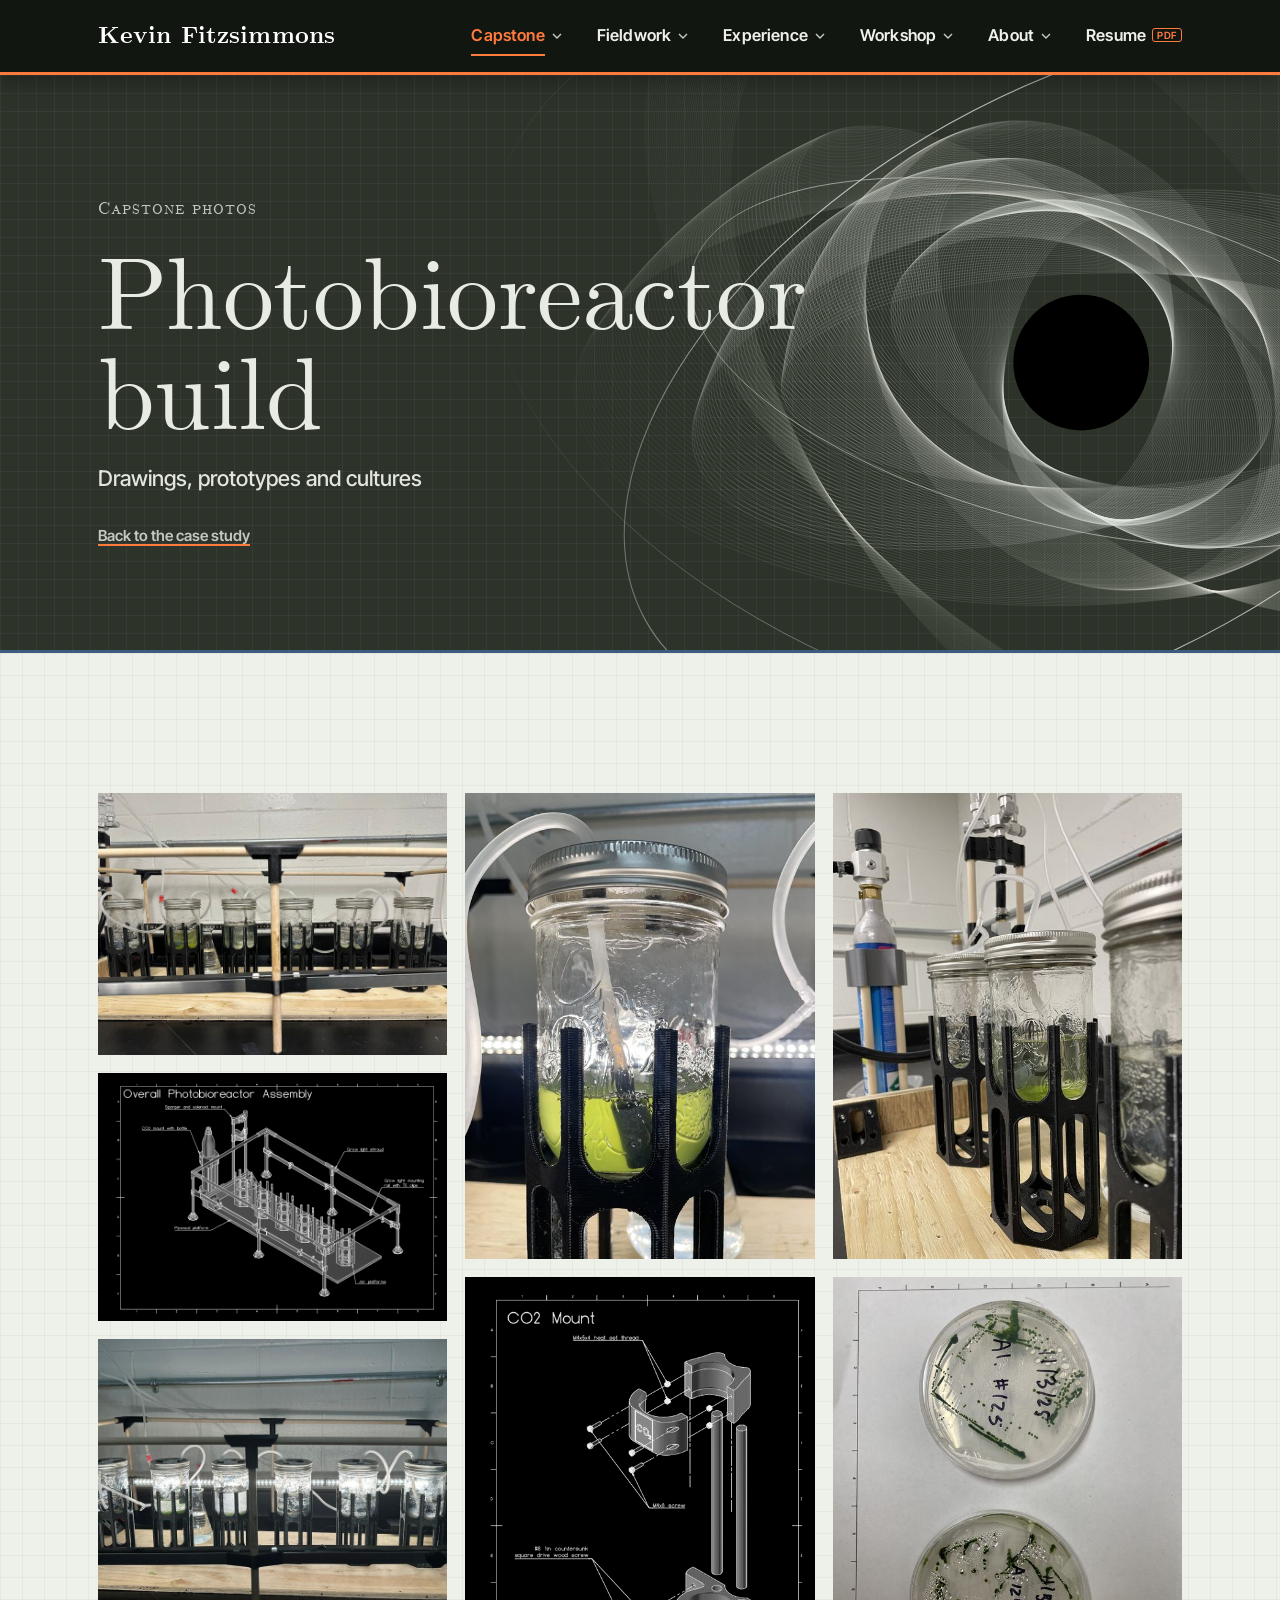
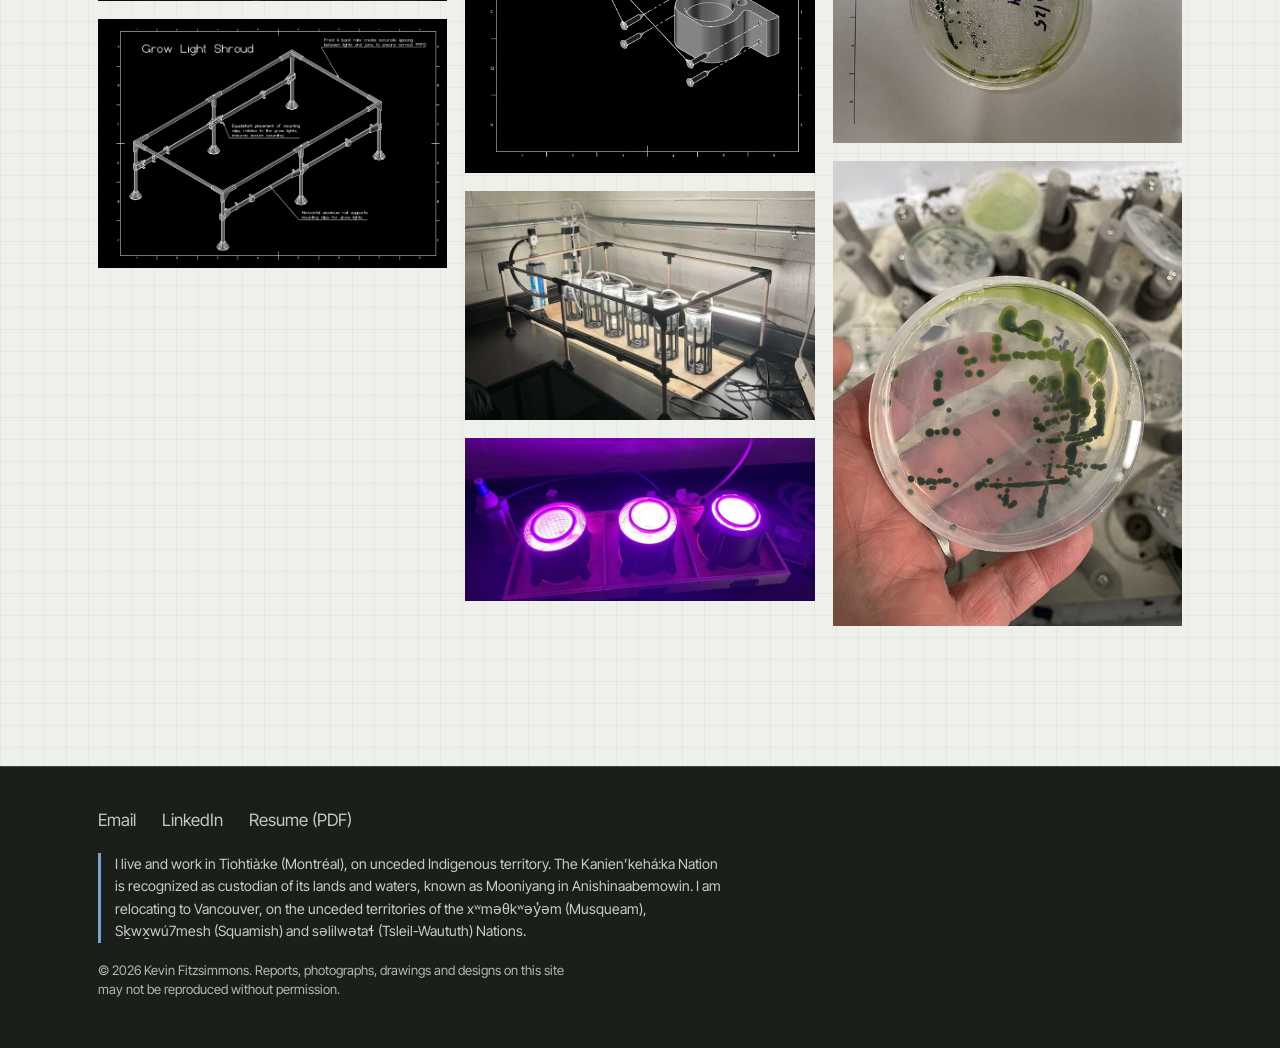
==== capstone-photos.html @ 119fab0e "Banner shows the section in view" ====
<!DOCTYPE html>
<html lang="en">
<head>
<meta charset="UTF-8">
<meta name="viewport" content="width=device-width, initial-scale=1">
<title>Photobioreactor build, photos, Kevin Fitzsimmons</title>
<meta name="description" content="Photos and drawings: Photobioreactor build.">
<meta name="theme-color" content="#1b1f19">
<link rel="icon" type="image/svg+xml" href="favicon.svg">
<meta property="og:title" content="Photobioreactor build, photos, Kevin Fitzsimmons">
<meta property="og:description" content="Photos and drawings: Photobioreactor build.">
<meta property="og:type" content="website">
<meta property="og:image" content="https://demslath.github.io/Kevin-Fitzsimmons_Engineering-Portfolio/images/web/photobioreactor_nolights.jpg">
<meta name="twitter:card" content="summary_large_image">
<link rel="preload" href="fonts/cmu-serif-500-roman.woff2" as="font" type="font/woff2" crossorigin>
<link rel="preload" href="fonts/inter-tight-latin-400-normal.woff2" as="font" type="font/woff2" crossorigin>
<link rel="stylesheet" href="style.css">
</head>
<body>
<a class="skip" href="#main">Skip to content</a>
<header class="nav">
  <div class="nav-inner">
    <div class="nav-brand"><a class="nav-name" href="index.html">Kevin Fitzsimmons</a><p class="nav-crumb" hidden></p></div>
    <button class="nav-burger" type="button" aria-expanded="false" aria-controls="site-menu"><span class="nav-burger-lines" aria-hidden="true"></span>Menu</button>
    <nav class="nav-links" id="site-menu" aria-label="Main">
      <div class="nav-item"><a class="nav-top" href="capstone.html" aria-current="page">Capstone</a><button class="nav-toggle" type="button" aria-expanded="false" aria-controls="menu-capstone" aria-label="Show Capstone sections"><svg viewBox="0 0 10 6" aria-hidden="true"><path d="M1 1l4 4 4-4" fill="none" stroke="currentColor" stroke-width="1.4"/></svg></button><ul class="nav-menu" id="menu-capstone"><li><a href="capstone.html#main">Project overview</a></li><li><a href="capstone.html#train-h">System design</a></li><li><a href="capstone.html#pbr-h">Photobioreactor prototype</a></li><li><a href="capstone.html#res-h">Experimental results</a></li><li><a href="capstone.html#rep-h">Technical reports</a></li><li><a href="capstone-photos.html">Photo gallery</a></li></ul></div>
      <div class="nav-item"><a class="nav-top" href="fieldwork.html">Fieldwork</a><button class="nav-toggle" type="button" aria-expanded="false" aria-controls="menu-fieldwork" aria-label="Show Fieldwork sections"><svg viewBox="0 0 10 6" aria-hidden="true"><path d="M1 1l4 4 4-4" fill="none" stroke="currentColor" stroke-width="1.4"/></svg></button><ul class="nav-menu" id="menu-fieldwork"><li><a href="fieldwork.html#main">Project overview</a></li><li><a href="fieldwork.html#gap-h">Research gap</a></li><li><a href="fieldwork.html#did-h">Scope of work</a></li><li><a href="fieldwork.html#pap-h">Study site: Avenue Papineau</a></li><li><a href="fieldwork.html#salt-h">De-icing salt and street trees</a></li><li><a href="fieldwork.html#take-h">Lessons learned</a></li></ul></div>
      <div class="nav-item"><a class="nav-top" href="experience.html">Experience</a><button class="nav-toggle" type="button" aria-expanded="false" aria-controls="menu-experience" aria-label="Show Experience sections"><svg viewBox="0 0 10 6" aria-hidden="true"><path d="M1 1l4 4 4-4" fill="none" stroke="currentColor" stroke-width="1.4"/></svg></button><ul class="nav-menu" id="menu-experience"><li><a href="experience.html#tl-h">Career timeline</a></li><li><a href="experience.html#eng-h">Education and research</a></li><li><a href="experience.html#kit-h">Culinary career</a></li><li><a href="experience.html#edu-h">Key coursework</a></li><li><a href="experience.html#cp-h">Course design projects</a></li><li><a href="experience.html#sk-h">Technical skills</a></li><li><a href="experience.html#cr-h">Awards and credentials</a></li></ul></div>
      <div class="nav-item"><a class="nav-top" href="printing.html">Workshop</a><button class="nav-toggle" type="button" aria-expanded="false" aria-controls="menu-printing" aria-label="Show Workshop sections"><svg viewBox="0 0 10 6" aria-hidden="true"><path d="M1 1l4 4 4-4" fill="none" stroke="currentColor" stroke-width="1.4"/></svg></button><ul class="nav-menu" id="menu-printing"><li><a href="printing.html#tape">Tape dispenser (made to order)</a></li><li><a href="printing.html#heat-press">Heat-set insert press</a></li><li><a href="printing.html#markers">Magnetic marker holders</a></li><li><a href="printing.html#gridfinity">Gridfinity storage system</a></li></ul></div>
      <div class="nav-item"><a class="nav-top" href="contact.html">About</a><button class="nav-toggle" type="button" aria-expanded="false" aria-controls="menu-contact" aria-label="Show About sections"><svg viewBox="0 0 10 6" aria-hidden="true"><path d="M1 1l4 4 4-4" fill="none" stroke="currentColor" stroke-width="1.4"/></svg></button><ul class="nav-menu" id="menu-contact"><li><a href="contact.html#main">Background</a></li><li><a href="contact.html#off-h">Personal interests</a></li><li><a href="contact.html#want-h">Career objectives</a></li><li><a href="contact.html#contact">Contact information</a></li></ul></div>
      <div class="nav-item"><a class="nav-top" href="documents/KDF_Resume.pdf" target="_blank" rel="noopener">Resume <span class="nav-pdf">PDF</span></a></div>
    </nav>
  </div>
</header>
<div class="masthead">
  <canvas data-cover data-eye-x="0.75" data-eye-y="0.5" data-scale="0.9" data-density="0.7" aria-hidden="true"></canvas>
  <div class="masthead-inner">
    <span class="sc">Capstone photos</span>
    <h1>Photobioreactor build</h1>
    <p class="sub">Drawings, prototypes and cultures</p>
    <p class="back" style="margin-top:28px"><a class="link" href="capstone.html">Back to the case study</a></p>
  </div>
</div>

<main id="main">
  <section class="section">
    <div class="page">
      <div class="gallery" data-lightbox>
<button data-full="images/web/photobioreactor_nolights.jpg" aria-label="View larger: Finished photobioreactor, lights off"><img src="images/thumb/photobioreactor_nolights.jpg" alt="Finished photobioreactor, lights off" loading="lazy"></button>
<button class="drawing" data-full="images/web/cad_overall.jpg" aria-label="View larger: Overall photobioreactor assembly drawing"><img src="images/thumb/cad_overall.jpg" alt="Overall photobioreactor assembly drawing" loading="lazy"></button>
<button data-full="images/web/photobioreactor_lights1.jpg" aria-label="View larger: Photobioreactor running with grow lights on"><img src="images/thumb/photobioreactor_lights1.jpg" alt="Photobioreactor running with grow lights on" loading="lazy"></button>
<button class="drawing" data-full="images/web/cad_shroud.jpg" aria-label="View larger: Grow-light shroud frame drawing"><img src="images/thumb/cad_shroud.jpg" alt="Grow-light shroud frame drawing" loading="lazy"></button>
<button data-full="images/web/algae_growing1.jpg" aria-label="View larger: Algae culture growing in a mason jar"><img src="images/thumb/algae_growing1.jpg" alt="Algae culture growing in a mason jar" loading="lazy"></button>
<button class="drawing" data-full="images/web/cad_co2.jpg" aria-label="View larger: CO2 mount drawing"><img src="images/thumb/cad_co2.jpg" alt="CO2 mount drawing" loading="lazy"></button>
<button data-full="images/web/photobioreactor_lights2.jpg" aria-label="View larger: Photobioreactor jars under grow lights"><img src="images/thumb/photobioreactor_lights2.jpg" alt="Photobioreactor jars under grow lights" loading="lazy"></button>
<button data-full="images/web/prototype_shroud.jpg" aria-label="View larger: Prototype one with red-blue LEDs"><img src="images/thumb/prototype_shroud.jpg" alt="Prototype one with red-blue LEDs" loading="lazy"></button>
<button data-full="images/web/algae_2.jpg" aria-label="View larger: Culture jars with CO2 lines"><img src="images/thumb/algae_2.jpg" alt="Culture jars with CO2 lines" loading="lazy"></button>
<button data-full="images/web/algae_culture1.jpg" aria-label="View larger: Algae colonies on agar plates"><img src="images/thumb/algae_culture1.jpg" alt="Algae colonies on agar plates" loading="lazy"></button>
<button data-full="images/web/algae1.jpg" aria-label="View larger: Agar plate of algae colonies held in hand"><img src="images/thumb/algae1.jpg" alt="Agar plate of algae colonies held in hand" loading="lazy"></button>
      </div>
    </div>
  </section>
</main>
<footer class="footer">
  <div class="footer-inner">
    <div class="footer-links">
      <a href="mailto:kevin.fitzsimmons@mail.mcgill.ca">Email</a>
      <a href="https://www.linkedin.com/in/kevin-fitzsimmons-325343297/" target="_blank" rel="noopener">LinkedIn</a>
      <a href="documents/KDF_Resume.pdf" target="_blank" rel="noopener">Resume (PDF)</a>
    </div>
    <small class="land">I live and work in Tiohtià:ke (Montréal), on unceded Indigenous territory. The Kanien’kehá:ka Nation is recognized as custodian of its lands and waters, known as Mooniyang in Anishinaabemowin. I am relocating to Vancouver, on the unceded territories of the xʷməθkʷəy̓əm (Musqueam), Sḵwx̱wú7mesh (Squamish) and səlilwətaɬ (Tsleil-Waututh) Nations.</small>
    <small>© 2026 Kevin Fitzsimmons. Reports, photographs, drawings and designs on this site may not be reproduced without permission.</small>
  </div>
</footer>
<script src="nav.js" defer></script>
<script src="cover.js" defer></script>
<script src="gallery.js" defer></script>
<script src="slides.js" defer></script>
</body>
</html>
---- style.css ----
/* ============================================================
   Kevin Fitzsimmons — Engineering Portfolio
   Visual system taken from the cover of "Digestate to Clean Water":
   olive-black field, drafting grid, string-art ellipses, a black eye,
   Computer Modern type.
   ============================================================ */

@font-face { font-family: "CMU Serif"; src: url("fonts/cmu-serif-500-roman.woff2") format("woff2"); font-weight: 400; font-style: normal; font-display: swap; }
@font-face { font-family: "CMU Serif"; src: url("fonts/cmu-serif-500-italic.woff2") format("woff2"); font-weight: 400; font-style: italic; font-display: swap; }
@font-face { font-family: "CMU Serif"; src: url("fonts/cmu-serif-700-roman.woff2") format("woff2"); font-weight: 700; font-style: normal; font-display: swap; }
@font-face { font-family: "Inter Tight"; src: url("fonts/inter-tight-latin-400-normal.woff2") format("woff2"); font-weight: 400; font-display: swap; }
@font-face { font-family: "Inter Tight"; src: url("fonts/inter-tight-latin-500-normal.woff2") format("woff2"); font-weight: 500; font-display: swap; }
@font-face { font-family: "Inter Tight"; src: url("fonts/inter-tight-latin-600-normal.woff2") format("woff2"); font-weight: 600; font-display: swap; }

:root {
  /* colour — sampled from the report cover */
  --spine: #1b1f19;      /* the dark title column */
  --field: #262b23;      /* the gridded ground */
  --raise: #2d3329;      /* panels, image mats */
  --bone: #c4c7c2;       /* drafting lines */
  --paper: #e8eae4;      /* primary text */
  --muted: #b3b8ad;      /* secondary text */
  --accent: #ff7a3d;     /* hi-vis orange: the field vest, used only for what matters */
  --accent-ink: #1b1f19;
  --rule: rgba(196, 199, 194, 0.2);
  --grid: rgba(196, 199, 194, 0.045);
  --eye: #000;

  --serif: "CMU Serif", "Latin Modern Roman", "Computer Modern", Georgia, serif;
  --sans: "Inter Tight", "Helvetica Neue", Arial, sans-serif;

  /* type scale — 1.333 (perfect fourth) from 17px */
  --t-sm: 0.875rem;
  --t-base: 1.0625rem;
  --t-md: 1.4rem;
  --t-lg: 1.875rem;
  --t-xl: clamp(2.4rem, 5vw, 3.6rem);
  --t-xxl: clamp(3rem, 8.5vw, 6.4rem);

  --measure: 64ch;
  --page: 1180px;
  --gut: clamp(20px, 4vw, 48px);
  --ease: cubic-bezier(.2, .7, .2, 1);
}

*, *::before, *::after { box-sizing: border-box; }

html { -webkit-text-size-adjust: 100%; }

body {
  margin: 0;
  color: var(--paper);
  font-family: var(--sans);
  font-size: var(--t-base);
  line-height: 1.6;
  background-color: var(--field);
  background-image:
    linear-gradient(var(--grid) 1px, transparent 1px),
    linear-gradient(90deg, var(--grid) 1px, transparent 1px);
  background-size: 22px 22px;
  -webkit-font-smoothing: antialiased;
  text-rendering: optimizeLegibility;
}

img { max-width: 100%; display: block; }
a { color: inherit; }
::selection { background: var(--paper); color: var(--spine); }

:focus-visible {
  outline: 1.5px solid var(--paper);
  outline-offset: 3px;
}

.skip {
  position: absolute; left: -999px; top: 8px; z-index: 100;
  background: var(--paper); color: var(--spine); padding: 8px 14px;
}
.skip:focus { left: 8px; }

/* ---------- type ---------- */
h1, h2, h3, h4 {
  font-family: var(--serif);
  font-weight: 400;
  line-height: 1.08;
  margin: 0;
  letter-spacing: -0.005em;
}
h2 { font-size: var(--t-xl); }
h3 { font-size: var(--t-md); line-height: 1.2; }

p { margin: 0 0 1em; max-width: var(--measure); }

.sc {
  font-family: var(--serif);
  font-variant-caps: small-caps;
  font-feature-settings: "smcp";
  letter-spacing: 0.06em;
  font-size: 1.05rem;
  color: var(--muted);
}

.serif { font-family: var(--serif); }
.italic { font-family: var(--serif); font-style: italic; }

.lead {
  font-family: var(--serif);
  font-size: clamp(1.35rem, 2.3vw, 1.75rem);
  line-height: 1.42;
  max-width: 36ch;
  color: var(--paper);
}

.muted { color: var(--muted); }

.link {
  text-decoration: underline;
  text-decoration-color: rgba(232, 234, 228, 0.35);
  text-underline-offset: 0.22em;
  text-decoration-thickness: 1px;
  transition: text-decoration-color .2s;
}
.link:hover { text-decoration-color: var(--paper); }

/* ---------- layout ---------- */
.page { max-width: var(--page); margin: 0 auto; padding: 0 var(--gut); }

.section { padding: clamp(72px, 11vw, 140px) 0; }
.section + .section { border-top: 1px solid var(--rule); }

/* A section heading sits in the left column, content to the right — like a
   report's margin heading. */
.split {
  display: grid;
  grid-template-columns: minmax(0, 3fr) minmax(0, 8fr);
  gap: clamp(24px, 5vw, 72px);
}
.split > .split-head { padding-top: 0.5rem; }
.split-head .sc { display: block; }
@media (max-width: 820px) {
  .split { grid-template-columns: 1fr; gap: 20px; }
}

/* ---------- nav ---------- */
.nav {
  position: sticky; top: 0; z-index: 30;
  background: rgba(27, 31, 25, 0.88);
  backdrop-filter: blur(10px);
  -webkit-backdrop-filter: blur(10px);
  border-bottom: 1px solid var(--rule);
}
.nav-inner {
  max-width: var(--page); margin: 0 auto; padding: 14px var(--gut);
  display: flex; align-items: baseline; justify-content: space-between; gap: 24px;
}
.nav-name {
  font-family: var(--serif);
  font-size: 1.2rem;
  text-decoration: none;
  white-space: nowrap;
}
.nav-links { display: flex; gap: clamp(16px, 3vw, 34px); flex-wrap: wrap; justify-content: flex-end; }
.nav-links a {
  font-family: var(--serif);
  font-variant-caps: small-caps;
  font-feature-settings: "smcp";
  letter-spacing: 0.06em;
  font-size: 1.08rem;
  text-decoration: none;
  color: var(--muted);
  padding-bottom: 2px;
  border-bottom: 1px solid transparent;
  transition: color .2s, border-color .2s;
}
.nav-links a:hover { color: var(--paper); }
.nav-links a[aria-current="page"] { color: var(--paper); border-bottom-color: var(--paper); }

@media (max-width: 600px) {
  .nav-inner { flex-direction: column; align-items: flex-start; gap: 6px; padding-top: 12px; padding-bottom: 10px; }
  .nav-links { justify-content: flex-start; width: 100%; gap: 2px 16px; flex-wrap: wrap; }
  .nav-links a { font-size: 0.98rem; letter-spacing: 0.03em; }
}

/* ============================================================
   SPLASH — the cover, live
   ============================================================ */
.cover {
  position: relative;
  height: 100vh; height: 100svh;
  min-height: 560px;
  display: grid;
  --spine-w: clamp(150px, 17vw, 250px);
  grid-template-columns: minmax(0, 1fr) var(--spine-w);
  background: var(--raise);
  background-image:
    linear-gradient(rgba(196, 199, 194, 0.07) 1px, transparent 1px),
    linear-gradient(90deg, rgba(196, 199, 194, 0.07) 1px, transparent 1px);
  background-size: 18px 18px;
  overflow: hidden;
}
.cover-art { position: relative; overflow: hidden; }
.cover-art canvas { position: absolute; inset: 0; width: 100%; height: 100%; }

.cover-spine {
  background: var(--spine);
  position: relative;
  display: flex; flex-direction: column; align-items: center; justify-content: space-between;
  padding: 22px 0 28px;
}
.cover-date { color: var(--bone); font-size: 1rem; }
.cover-title {
  writing-mode: vertical-rl;
  transform: rotate(180deg);
  display: flex; flex-direction: column-reverse; gap: clamp(6px, 1vw, 14px);
  align-items: flex-start; justify-content: flex-start;
  flex: 1; min-height: 0;
  padding-top: 18px;
  margin: 0;
}
.cover-title .name {
  font-family: var(--serif);
  font-weight: 400;
  font-size: clamp(2.8rem, calc((100svh - 120px) / 9.3), 7rem);
  line-height: 0.9;
  color: var(--bone);
  letter-spacing: 0.005em;
  white-space: nowrap;
}
.cover-title .role {
  font-family: var(--serif);
  font-style: italic;
  font-size: clamp(1.3rem, 3.6vh, 2.3rem);
  line-height: 1;
  color: var(--bone);
  white-space: nowrap;
}

.cover-nav {
  position: absolute; left: var(--gut); top: 22px; right: calc(var(--spine-w) + var(--gut));
  display: flex; justify-content: space-between; align-items: baseline; gap: 20px;
  z-index: 2;
}
.cover-nav .nav-links a { color: var(--bone); }
.cover-nav .nav-links a:hover { color: #fff; }
.cover-mark { font-family: var(--serif); font-size: 1.15rem; color: var(--bone); text-decoration: none; }

.cover-foot {
  position: absolute; left: var(--gut); bottom: 24px; right: calc(var(--spine-w) + var(--gut));
  z-index: 2;
  display: flex; justify-content: space-between; align-items: flex-end; gap: 24px;
}
.cover-foot .sc { color: var(--bone); line-height: 1.35; }
.cover-scroll {
  font-family: var(--serif); font-style: italic; color: var(--bone);
  text-decoration: none; font-size: 1.05rem;
  border-bottom: 1px solid rgba(196,199,194,.4);
}
.cover-scroll:hover { border-bottom-color: var(--bone); }

/* page-load: the spine type settles in once */
@media (prefers-reduced-motion: no-preference) {
  .cover-title .name, .cover-title .role, .cover-date {
    animation: settle 1.6s var(--ease) both;
  }
  .cover-title .role { animation-delay: .25s; }
  .cover-date { animation-delay: .5s; }
  .cover-art canvas { animation: fade 2.2s ease both; }
}
@keyframes settle { from { opacity: 0; transform: translateY(-28px); } to { opacity: 1; transform: none; } }
@keyframes fade { from { opacity: 0; } to { opacity: 1; } }

@media (max-width: 760px) {
  .cover {
    grid-template-columns: 1fr;
    grid-template-rows: minmax(0, 1fr) auto;
    height: auto; min-height: 100svh;
  }
  .cover-art { min-height: 62svh; }
  .cover-spine {
    flex-direction: column; align-items: flex-start; justify-content: flex-end;
    padding: 26px var(--gut) 30px; gap: 10px;
  }
  .cover-title { writing-mode: horizontal-tb; transform: none; flex-direction: column; gap: 8px; padding: 0; flex: none; }
  .cover-title .name { font-size: clamp(2.8rem, 13vw, 4.2rem); white-space: normal; line-height: 0.95; }
  .cover-title .role { font-size: 1.4rem; }
  .cover-date { order: -1; }
  .cover-foot { display: none; }
  .cover-scroll { display: none; }
  .cover-nav { top: 16px; right: var(--gut); }
  .cover-mark { display: none; }
  .cover-nav .nav-links { justify-content: flex-start; width: 100%; gap: 2px 16px; flex-wrap: wrap; }
  .cover-nav .nav-links a { font-size: 0.98rem; letter-spacing: 0.03em; }
}

/* ============================================================
   INNER PAGE HEADER — a cropped strip of the cover
   ============================================================ */
.masthead {
  position: relative;
  border-bottom: 1px solid var(--rule);
  background: var(--raise);
  background-image:
    linear-gradient(rgba(196, 199, 194, 0.06) 1px, transparent 1px),
    linear-gradient(90deg, rgba(196, 199, 194, 0.06) 1px, transparent 1px);
  background-size: 18px 18px;
  overflow: hidden;
}
.masthead canvas {
  position: absolute; top: 0; right: 0; height: 100%; width: 62%;
  -webkit-mask-image: linear-gradient(90deg, transparent 0%, #000 38%);
  mask-image: linear-gradient(90deg, transparent 0%, #000 38%);
}
.masthead-inner {
  position: relative; z-index: 1;
  max-width: var(--page); margin: 0 auto;
  padding: clamp(64px, 10vw, 120px) var(--gut) clamp(48px, 7vw, 84px);
}
.masthead h1 { font-size: var(--t-xxl); max-width: 11ch; line-height: 0.98; }
.masthead .sub {
  font-family: var(--serif); font-style: italic;
  font-size: clamp(1.3rem, 2.4vw, 1.8rem);
  color: var(--bone); margin-top: 18px; max-width: 30ch;
}
.masthead .sc { display: block; margin-bottom: 22px; color: var(--bone); }
.masthead .back { font-family: var(--serif); font-style: italic; color: var(--bone); }

@media (max-width: 760px) {
  .masthead canvas { width: 100%; opacity: .32; -webkit-mask-image: none; mask-image: none; }
}

/* ============================================================
   COMPONENTS
   ============================================================ */

/* definition list used as a spec sheet */
.facts { margin: 0; display: grid; grid-template-columns: max-content 1fr; column-gap: 32px; }
.facts dt, .facts dd { padding: 12px 0; border-top: 1px solid var(--rule); margin: 0; }
.facts dt {
  font-family: var(--serif); font-variant-caps: small-caps; font-feature-settings: "smcp";
  letter-spacing: 0.05em; color: var(--muted); font-size: 1.05rem;
}
.facts dd { color: var(--paper); }
@media (max-width: 520px) {
  .facts { grid-template-columns: 1fr; }
  .facts dd { border-top: 0; padding-top: 0; }
}

/* buttons */
.btn {
  display: inline-flex; align-items: center; gap: 10px;
  font-family: var(--sans); font-weight: 500; font-size: 0.95rem;
  text-decoration: none;
  padding: 12px 22px;
  border-radius: 999px;
  border: 1px solid var(--bone);
  color: var(--paper);
  background: transparent;
  transition: background .2s, color .2s;
}
.btn:hover { background: var(--paper); color: var(--spine); }
.btn-solid { background: var(--paper); color: var(--spine); border-color: var(--paper); }
.btn-solid:hover { background: transparent; color: var(--paper); }
.btn-row { display: flex; flex-wrap: wrap; gap: 12px; margin-top: 28px; }

/* award line — set like a dedication, not a badge */
.honour {
  display: flex; gap: 14px; align-items: center;
  font-family: var(--serif); font-style: italic; color: var(--bone);
  font-size: 1.12rem;
}
.honour::before {
  content: ""; width: 12px; height: 12px; border-radius: 50%;
  background: var(--eye); box-shadow: 0 0 0 1px var(--bone);
  flex: none;
}

/* ---------- home: featured work ---------- */
.feature {
  display: grid;
  grid-template-columns: minmax(0, 7fr) minmax(0, 5fr);
  gap: clamp(28px, 5vw, 64px);
  align-items: end;
  text-decoration: none;
}
.feature-media {
  position: relative; overflow: hidden; background: var(--raise);
  aspect-ratio: 4 / 3;
}
.feature-media img { width: 100%; height: 100%; object-fit: cover; transition: transform 1.2s var(--ease); filter: saturate(.85); }
.feature:hover .feature-media img { transform: scale(1.025); }
.feature h3 { font-size: clamp(2rem, 4vw, 3rem); line-height: 1.02; margin: 10px 0 18px; }
.feature .italic { color: var(--bone); font-size: 1.2rem; }
.feature-cta { margin-top: 24px; display: inline-block; font-family: var(--serif); font-style: italic; font-size: 1.15rem; border-bottom: 1px solid var(--bone); }
@media (max-width: 820px) { .feature { grid-template-columns: 1fr; } }

.shelf {
  margin-top: clamp(56px, 8vw, 96px);
  display: grid; grid-template-columns: repeat(4, minmax(0, 1fr)); gap: clamp(16px, 2.4vw, 28px);
}
.shelf-item { text-decoration: none; display: block; }
.shelf-item .ph { aspect-ratio: 4 / 5; overflow: hidden; background: var(--raise); }
.shelf-item img { width: 100%; height: 100%; object-fit: cover; transition: transform 1s var(--ease); }
.shelf-item:hover img { transform: scale(1.03); }
.shelf-item h4 { font-size: 1.2rem; margin: 14px 0 4px; }
.shelf-item p { font-size: var(--t-sm); color: var(--muted); margin: 0; }
@media (max-width: 900px) { .shelf { grid-template-columns: repeat(2, minmax(0, 1fr)); } }

/* ---------- timeline ---------- */
.timeline { list-style: none; margin: 0; padding: 0; }
.timeline li {
  display: grid; grid-template-columns: 9.5rem 1fr; gap: 24px;
  padding: 22px 0; border-top: 1px solid var(--rule);
}
.timeline time { font-family: var(--serif); color: var(--muted); font-feature-settings: "onum"; font-size: 1.1rem; }
.timeline h3 { font-size: 1.3rem; }
.timeline .org { font-family: var(--serif); font-style: italic; color: var(--bone); margin: 2px 0 8px; }
.timeline p { margin: 0; color: var(--muted); max-width: 60ch; }
@media (max-width: 600px) { .timeline li { grid-template-columns: 1fr; gap: 6px; } }

/* ---------- process train (capstone) ---------- */
.train {
  list-style: none; margin: 40px 0 0; padding: 0;
  display: grid; grid-template-columns: repeat(4, minmax(0, 1fr));
  counter-reset: stage;
  position: relative;
}
.train::before { /* the pipe */
  content: ""; position: absolute; left: 0; right: 0; top: 23px; height: 1px; background: var(--bone); opacity: .5;
}
.train li { counter-increment: stage; padding-right: 22px; position: relative; }
.train li::before {
  content: counter(stage);
  display: grid; place-items: center;
  width: 46px; height: 46px; border-radius: 50%;
  background: var(--field); border: 1px solid var(--bone);
  font-family: var(--serif); font-size: 1.3rem; color: var(--paper);
  position: relative; margin-bottom: 22px;
}
.train li:last-child::before { background: var(--eye); }
.train h3 { font-size: 1.35rem; margin-bottom: 8px; }
.train p { font-size: 0.97rem; color: var(--muted); }
.train .out { font-family: var(--serif); font-style: italic; color: var(--bone); font-size: 1rem; margin-top: 10px; }
@media (max-width: 900px) {
  .train { grid-template-columns: 1fr 1fr; row-gap: 40px; }
  .train::before { display: none; }
}
@media (max-width: 520px) { .train { grid-template-columns: 1fr; } }

/* ---------- figures ---------- */
.figs { display: grid; grid-template-columns: repeat(12, minmax(0, 1fr)); gap: clamp(24px, 3vw, 36px) clamp(12px, 2vw, 22px); margin-top: 56px; align-items: start; }
.fig { margin: 0; grid-column: span 6; }
.fig.w8 { grid-column: span 8; } .fig.w4 { grid-column: span 4; } .fig.w12 { grid-column: span 12; }
.fig .ph { background: var(--raise); overflow: hidden; }
.fig img { width: 100%; height: 100%; object-fit: cover; }
/* CAD drawings are inverted into light linework on the dark plate,
   so they read like the cover rather than as white sheets of paper */
.drawing, .fig.drawing .ph { background: var(--spine); }
.drawing img, img.drawing { object-fit: contain; filter: invert(1) grayscale(1) brightness(.92) contrast(1.1); mix-blend-mode: screen; }
.fig figcaption { font-size: var(--t-sm); color: var(--muted); margin-top: 10px; max-width: 52ch; }
.fig figcaption b { font-family: var(--serif); font-weight: 400; font-variant-caps: small-caps; font-feature-settings: "smcp"; letter-spacing: .05em; color: var(--bone); margin-right: 6px; }
.fig button { all: unset; display: block; cursor: zoom-in; width: 100%; height: 100%; }
.fig button:focus-visible { outline: 1.5px solid var(--paper); outline-offset: 3px; }
@media (max-width: 760px) { .fig, .fig.w8, .fig.w4 { grid-column: span 12; } }

/* numbers that matter, set in the text face — not a stat banner */
.readings { margin: 40px 0 0; padding: 0; list-style: none; display: grid; grid-template-columns: repeat(3, minmax(0, 1fr)); gap: 0; }
.readings li { padding: 22px 24px 22px 0; border-top: 1px solid var(--bone); }
.readings strong { display: block; font-family: var(--serif); font-weight: 400; font-size: clamp(1.8rem, 3.4vw, 2.5rem); line-height: 1.05; margin-bottom: 8px; }
.readings span { color: var(--muted); font-size: 0.95rem; display: block; max-width: 30ch; }
@media (max-width: 760px) { .readings { grid-template-columns: 1fr; } }

.note {
  border-left: 1px solid var(--bone); padding: 4px 0 4px 22px; margin-top: 32px;
  color: var(--muted); max-width: 62ch;
}
.note p { margin: 0; }
.note .italic { color: var(--bone); }

/* reports */
.reports { display: grid; grid-template-columns: 1fr 1fr; gap: clamp(20px, 3vw, 40px); }
.report { border-top: 1px solid var(--bone); padding-top: 22px; display: flex; flex-direction: column; }
.report h3 { font-size: 1.6rem; margin: 6px 0 14px; }
.report p { color: var(--muted); font-size: 0.98rem; }
.report .btn { align-self: flex-start; margin-top: auto; }
@media (max-width: 760px) { .reports { grid-template-columns: 1fr; } }

/* ---------- product (fabrication) ---------- */
.product { display: grid; grid-template-columns: minmax(0, 6fr) minmax(0, 6fr); gap: clamp(28px, 5vw, 72px); align-items: start; }
.product-media { display: grid; grid-template-columns: 1fr 1fr; gap: 12px; }
.product-media .main { grid-column: span 2; }
.product-media > * { background: var(--raise); overflow: hidden; aspect-ratio: 1; }
.product-media button { all: unset; display: block; cursor: zoom-in; background: var(--raise); overflow: hidden; }
.product-media button.main { aspect-ratio: 1; }
.product-media button.main img { object-position: 50% 60%; }
.product-media button.drawing { background: var(--spine); }
.product-media button:focus-visible { outline: 1.5px solid var(--paper); outline-offset: 3px; }
.product-media img { width: 100%; height: 100%; object-fit: cover; }
.product h2 { font-size: clamp(2.1rem, 4vw, 3rem); margin: 8px 0 18px; }
.price { font-family: var(--serif); font-size: 2rem; margin: 24px 0 0; }
.price small { font-size: 1rem; color: var(--muted); margin-left: 6px; }
.swatches { display: flex; flex-wrap: wrap; gap: 8px 14px; list-style: none; padding: 0; margin: 4px 0 0; }
.swatches li { display: flex; align-items: center; gap: 8px; font-size: 0.95rem; }
.swatches i { width: 14px; height: 14px; border-radius: 50%; display: inline-block; box-shadow: inset 0 0 0 1px rgba(255,255,255,.25); }
@media (max-width: 860px) { .product { grid-template-columns: 1fr; } }

.projects { display: grid; gap: clamp(56px, 8vw, 96px); }
.project { display: grid; grid-template-columns: minmax(0, 5fr) minmax(0, 7fr); gap: clamp(24px, 4vw, 56px); align-items: center; }
.project:nth-child(even) .project-media { order: 2; }
.project-media { aspect-ratio: 4 / 3; overflow: hidden; background: var(--raise); }
.project-media img { width: 100%; height: 100%; object-fit: cover; }
.project h3 { font-size: clamp(1.7rem, 3vw, 2.3rem); margin-bottom: 14px; }
.project .made { margin-top: 14px; font-family: var(--serif); font-style: italic; color: var(--bone); }
@media (max-width: 760px) {
  .project { grid-template-columns: 1fr; }
  .project:nth-child(even) .project-media { order: 0; }
}

/* ---------- contact ---------- */
.about { display: grid; grid-template-columns: minmax(0, 4fr) minmax(0, 7fr); gap: clamp(28px, 6vw, 88px); align-items: start; }
.portrait { margin: 0; position: relative; }
.portrait img { width: 100%; height: auto; aspect-ratio: 4 / 5; object-fit: cover; object-position: 50% 30%; filter: grayscale(1) contrast(1.05); }
.portrait figcaption { margin-top: 12px; }
@media (max-width: 820px) { .about { grid-template-columns: 1fr; } .portrait { max-width: 360px; } }

.closer { text-align: left; }
.closer h2 { font-size: var(--t-xxl); max-width: 12ch; line-height: 0.98; }
.closer .mail { font-family: var(--serif); font-size: clamp(1.4rem, 3vw, 2.2rem); display: inline-block; margin-top: 28px; word-break: break-all; }

/* ---------- gallery ---------- */
.gallery { columns: 3 260px; column-gap: 18px; }
.gallery button {
  all: unset; display: block; width: 100%; margin: 0 0 18px; break-inside: avoid; cursor: zoom-in;
  background: var(--raise);
}
.gallery button:focus-visible { outline: 1.5px solid var(--paper); outline-offset: 3px; }
.gallery img { width: 100%; height: auto; transition: opacity .3s; }
.gallery button:hover img { opacity: .85; }

.lightbox {
  position: fixed; inset: 0; z-index: 100;
  background: rgba(14, 16, 13, 0.96);
  display: none; align-items: center; justify-content: center;
  padding: 56px 72px;
}
.lightbox.is-open { display: flex; }
.lightbox figure { margin: 0; max-width: 100%; max-height: 100%; display: flex; flex-direction: column; align-items: center; }
.lightbox img { max-width: 100%; max-height: calc(100vh - 150px); object-fit: contain; }
.lightbox figcaption { margin-top: 14px; color: var(--bone); font-family: var(--serif); font-style: italic; text-align: center; }
.lightbox button {
  all: unset; cursor: pointer; position: absolute; color: var(--bone);
  font-family: var(--serif); font-size: 2.4rem; line-height: 1; padding: 10px 14px;
}
.lightbox button:hover { color: #fff; }
.lightbox button:focus-visible { outline: 1px solid var(--bone); }
.lightbox .lb-close { top: 14px; right: 18px; font-size: 1.15rem; font-style: italic; }
.lightbox .lb-prev { left: 12px; top: 50%; transform: translateY(-50%); }
.lightbox .lb-next { right: 12px; top: 50%; transform: translateY(-50%); }
@media (max-width: 600px) { .lightbox { padding: 56px 12px 72px; } .lightbox .lb-prev, .lightbox .lb-next { top: auto; bottom: 14px; transform: none; } }

/* ---------- footer ---------- */
.footer { border-top: 1px solid var(--rule); background: var(--spine); }
.footer-inner {
  max-width: var(--page); margin: 0 auto; padding: 40px var(--gut) 48px;
  display: flex; flex-wrap: wrap; justify-content: space-between; gap: 18px 40px; align-items: baseline;
}
.footer-links { display: flex; gap: 26px; flex-wrap: wrap; }
.footer-links a { text-decoration: none; color: var(--bone); }
.footer-links a:hover { color: #fff; }
.footer small { color: var(--muted); font-size: 0.82rem; max-width: 60ch; line-height: 1.5; }

/* ---------- principles (home "How I work", kitchen lessons) ---------- */
.pillars {
  display: grid; grid-template-columns: repeat(3, minmax(0, 1fr));
  gap: clamp(36px, 5vw, 64px) clamp(24px, 4vw, 56px);
}
.pillars article { border-top: 1px solid var(--bone); padding-top: 22px; }
.pillars h3 { font-size: clamp(1.4rem, 2.2vw, 1.75rem); line-height: 1.15; margin-bottom: 14px; max-width: 16ch; }
.pillars p { color: var(--muted); font-size: 0.98rem; }
.pillars .link { font-family: var(--serif); font-style: italic; font-size: 1.08rem; }
@media (max-width: 900px) { .pillars { grid-template-columns: 1fr 1fr; } }
@media (max-width: 600px) { .pillars { grid-template-columns: 1fr; } }

/* ---------- coursework ---------- */
.course-grid { display: grid; gap: 40px; margin-top: 40px; }
.courses h3 { font-size: 1.3rem; margin-bottom: 8px; }
.courses ul { list-style: none; margin: 0; padding: 0; columns: 2 280px; column-gap: 40px; }
.courses li {
  display: flex; justify-content: space-between; gap: 16px; break-inside: avoid;
  padding: 10px 0; border-bottom: 1px solid var(--rule);
}
.courses .grade { font-family: var(--sans); font-weight: 500; color: var(--bone); font-size: 0.95rem; white-space: nowrap; }

/* ---------- roles wanted ---------- */
.roles { list-style: none; margin: 0; padding: 0; }
.roles li {
  font-family: var(--serif); font-size: clamp(1.5rem, 3vw, 2.2rem); line-height: 1.2;
  padding: 16px 0; border-top: 1px solid var(--rule);
  display: flex; align-items: center; gap: 18px;
}
.roles li::before {
  content: ""; width: 10px; height: 10px; border-radius: 50%; flex: none;
  background: var(--eye); box-shadow: 0 0 0 1px var(--bone);
}
.offclock dt { min-width: 9.5rem; }

.feature-flip { grid-template-columns: minmax(0, 5fr) minmax(0, 7fr); }
.feature-flip .feature-media { order: 2; }
@media (max-width: 820px) { .feature-flip { grid-template-columns: 1fr; } .feature-flip .feature-media { order: 0; } }

.field-portrait { margin: 28px 0 0; max-width: 260px; }
.field-portrait img { width: 100%; height: auto; aspect-ratio: 3 / 4; object-fit: cover; }
.field-portrait figcaption { margin-top: 10px; font-size: 0.95rem; }
@media (max-width: 820px) { .field-portrait { max-width: 220px; } }

/* ============================================================
   RHYTHM: content sections alternate between the dark field and
   a light "report page", so long reading happens on paper and the
   dark bands frame the showpieces.
   ============================================================ */
main > section.section:nth-of-type(odd) {
  --paper: #1b1f19;
  --muted: #4b5246;
  --bone: #2d3329;
  --rule: rgba(27, 31, 25, 0.14);
  --field: #eef0ea;
  --raise: #dfe3da;
  --accent: #c2410c;
  --accent-ink: #ffffff;
  color: var(--paper);
  background-color: #eef0ea;
  background-image:
    linear-gradient(rgba(27, 31, 25, 0.045) 1px, transparent 1px),
    linear-gradient(90deg, rgba(27, 31, 25, 0.045) 1px, transparent 1px);
  background-size: 22px 22px;
  border-top: 0;
}
main > section.section:nth-of-type(odd) + section.section { border-top: 0; }
main > section.section:nth-of-type(odd) ::selection { background: var(--paper); color: #eef0ea; }
main > section.section:nth-of-type(odd) .drawing img,
main > section.section:nth-of-type(odd) img.drawing { mix-blend-mode: normal; }
main > section.section:nth-of-type(odd) .drawing,
main > section.section:nth-of-type(odd) .fig.drawing .ph,
main > section.section:nth-of-type(odd) .product-media button.drawing { background: #1b1f19; }
main > section.section:nth-of-type(odd) .feature-media img { filter: none; }

/* ---------- accent: only on what someone should act on or notice ---------- */
.split-head .sc, .closer > .sc, .feature .sc, .product .sc { color: var(--accent); }
.btn-solid { background: var(--accent); border-color: var(--accent); color: var(--accent-ink); }
.btn-solid:hover { background: transparent; color: var(--paper); border-color: var(--paper); }
.link { text-decoration-color: var(--accent); text-decoration-thickness: 1.5px; }
.link:hover { text-decoration-color: var(--paper); }
.feature-cta { border-bottom-color: var(--accent); }
.honour::before { background: var(--accent); box-shadow: none; }
.roles li::before { background: var(--accent); box-shadow: none; }
.readings li { border-top-color: var(--accent); border-top-width: 2px; }
.train li:last-child::before { background: var(--accent); border-color: var(--accent); color: var(--accent-ink); }
.pillars article { border-top: 2px solid var(--accent); }
.nav-links a[aria-current="page"] { border-bottom-color: var(--accent); }
.report { border-top: 2px solid var(--accent); }
.price { color: var(--accent); }
.closer .mail { text-decoration-color: var(--accent); }

/* ---------- career chart ---------- */
.career-scroll { overflow-x: auto; -webkit-overflow-scrolling: touch; padding-bottom: 6px; }
.career { min-width: 760px; display: grid; gap: 10px; }
.career-years, .career-track { display: grid; grid-template-columns: repeat(68, minmax(0, 1fr)); align-items: center; }
.career-years { margin-left: 8.5rem; font-family: var(--serif); color: var(--muted); font-size: 0.95rem; border-bottom: 1px solid var(--rule); padding-bottom: 6px; font-feature-settings: "onum"; }
.career-row { display: grid; grid-template-columns: 8.5rem 1fr; align-items: center; min-height: 44px; }
.career-label { font-size: 1.02rem; }
.career-track { position: relative; height: 44px; grid-template-rows: 30px 14px;
  background-image: repeating-linear-gradient(90deg, var(--rule) 0 1px, transparent 1px calc(100% / 17)); }
.bar {
  grid-row: 1; height: 30px; border-radius: 4px; display: flex; align-items: center; padding: 0 10px;
  font-size: 0.82rem; font-weight: 500; white-space: nowrap; overflow: hidden; color: #fff;
}
.bar.study { background: #59705f; }
.bar.kitchen { background: var(--accent); color: var(--accent-ink); }
.bar.eng { background: var(--paper); color: var(--field); }
.bar.eng2 { grid-row: 1; background: var(--accent); color: var(--accent-ink); z-index: 1; padding: 0 6px; }
.career-note { grid-row: 2; font-family: var(--serif); font-style: italic; font-size: 0.85rem; color: var(--muted); white-space: nowrap; line-height: 1; }

/* ---------- key classes ---------- */
.courses ul { columns: 2 300px; column-gap: 44px; }
.courses li { display: block; padding: 14px 0; }
.courses .cname { font-family: var(--serif); font-size: 1.12rem; line-height: 1.25; }
.courses .ccode { font-family: var(--sans); font-size: 0.78rem; color: var(--accent); margin-left: 6px; letter-spacing: 0.02em; white-space: nowrap; }
.courses li p { margin: 4px 0 0; color: var(--muted); font-size: 0.93rem; line-height: 1.5; }
.courses + .courses { margin-top: 8px; }

.career-note.right { text-align: right; padding-right: 6px; }
@media (max-width: 760px) {
  .career { min-width: 0; gap: 6px; }
  .career-row { grid-template-columns: 5.2rem 1fr; min-height: 38px; }
  .career-years { margin-left: 5.2rem; font-size: 0.66rem; }
  .career-years span:nth-child(4n+3) { visibility: hidden; }
  .career-label { font-size: 0.8rem; letter-spacing: 0.03em; }
  .career-track { height: 38px; grid-template-rows: 24px 14px; }
  .bar { height: 24px; font-size: 0.66rem; padding: 0 5px; }
  .career-note { font-size: 0.7rem; }
}

.bar .short { display: none; }
@media (max-width: 760px) {
  .bar .full { display: none; }
  .bar .short { display: inline; }
  .career-note { display: none; }
  .career-years span:last-child { visibility: hidden; }
  .career-track { grid-template-rows: 24px; height: 30px; }
  .career-row { min-height: 30px; }
}

/* ============================================================
   NAV DROPDOWNS
   ============================================================ */
html { scroll-padding-top: 84px; }
@media (prefers-reduced-motion: no-preference) { html { scroll-behavior: smooth; } }
[id] { scroll-margin-top: 84px; }

.nav-links { align-items: center; }
.nav-item { position: relative; display: flex; align-items: center; gap: 2px; }
.nav-toggle {
  all: unset; cursor: pointer; display: grid; place-items: center;
  width: 20px; height: 22px; color: var(--muted); border-radius: 4px;
  transition: color .2s, transform .2s;
}
.nav-toggle svg { width: 10px; height: 6px; transition: transform .2s; }
.nav-toggle:hover, .nav-item.is-open .nav-toggle { color: var(--accent); }
.nav-item.is-open .nav-toggle svg { transform: rotate(180deg); }
.nav-toggle:focus-visible { outline: 1.5px solid var(--paper); outline-offset: 1px; }
.nav-pdf { font-family: var(--sans); font-variant-caps: normal; font-feature-settings: normal; font-size: 0.62rem; letter-spacing: 0.06em;
  border: 1px solid currentColor; border-radius: 3px; padding: 0 4px; margin-left: 3px; vertical-align: 2px; }

.nav-menu {
  list-style: none; margin: 0; padding: 8px 0;
  position: absolute; top: calc(100% + 12px); left: -14px; z-index: 50;
  min-width: 250px;
  background: #151914; border: 1px solid rgba(196,199,194,.18); border-top: 2px solid var(--accent);
  border-radius: 0 0 8px 8px;
  box-shadow: 0 18px 40px rgba(0,0,0,.45);
  opacity: 0; visibility: hidden; transform: translateY(-6px);
  transition: opacity .18s ease, transform .18s ease, visibility 0s linear .18s;
}
.nav-menu::before { content: ""; position: absolute; left: 0; right: 0; top: -14px; height: 14px; } /* hover bridge */
.nav-item.is-open .nav-menu { opacity: 1; visibility: visible; transform: none; transition: opacity .18s ease, transform .18s ease; }
@media (hover: hover) and (pointer: fine) {
  .nav-item:hover .nav-menu, .nav-item:focus-within .nav-menu { opacity: 1; visibility: visible; transform: none; transition: opacity .18s ease, transform .18s ease; }
  .nav-item:hover .nav-toggle svg { transform: rotate(180deg); }
}
.nav-links .nav-menu a {
  display: block; padding: 9px 18px 9px 16px;
  font-family: var(--sans); font-variant-caps: normal; font-feature-settings: normal; letter-spacing: 0;
  font-size: 0.92rem; color: #c9cdc4; border: 0; border-left: 2px solid transparent; white-space: nowrap;
}
.nav-links .nav-menu a:hover, .nav-links .nav-menu a:focus-visible { color: #fff; background: rgba(255,255,255,.04); border-left-color: var(--accent); outline: none; }
.nav-item:last-child .nav-menu { left: auto; right: 0; }

/* phone menu */
.nav-burger { display: none; }
@media (max-width: 760px) {
  .nav-inner { flex-direction: row !important; align-items: center !important; flex-wrap: wrap; }
  .nav-burger {
    all: unset; cursor: pointer; display: inline-flex; align-items: center; gap: 10px; margin-left: auto;
    font-family: var(--serif); font-variant-caps: small-caps; font-feature-settings: "smcp"; letter-spacing: 0.06em;
    font-size: 1.05rem; color: var(--bone); padding: 6px 2px;
  }
  .nav-burger:focus-visible { outline: 1.5px solid var(--paper); outline-offset: 3px; }
  .nav-burger-lines, .nav-burger-lines::before, .nav-burger-lines::after {
    display: block; width: 18px; height: 1.5px; background: var(--accent); position: relative; transition: transform .2s, background .2s;
  }
  .nav-burger-lines::before, .nav-burger-lines::after { content: ""; position: absolute; left: 0; }
  .nav-burger-lines::before { top: -6px; } .nav-burger-lines::after { top: 6px; }
  .menu-open .nav-burger-lines { background: transparent; }
  .menu-open .nav-burger-lines::before { transform: translateY(6px) rotate(45deg); }
  .menu-open .nav-burger-lines::after { transform: translateY(-6px) rotate(-45deg); }

  .nav-links, .cover-nav .nav-links { display: none; }
  .menu-open .nav-links {
    display: block; width: 100%; max-height: calc(100svh - 70px); overflow-y: auto;
    padding: 6px 0 14px; margin-top: 8px; border-top: 1px solid var(--rule);
  }
  .cover-nav.menu-open { background: #151914; left: 0; right: 0; top: 0; padding: 16px var(--gut); }
  .menu-open .nav-item { display: block; position: static; padding: 10px 0; border-bottom: 1px solid rgba(196,199,194,.12); }
  .menu-open .nav-toggle { display: none; }
  .menu-open .nav-links .nav-top { font-size: 1.25rem; color: var(--paper); }
  .menu-open .nav-links .nav-top[aria-current="page"] { color: var(--accent); border-bottom: 0; }
  .menu-open .nav-menu {
    position: static; opacity: 1; visibility: visible; transform: none; min-width: 0;
    background: none; border: 0; box-shadow: none; padding: 4px 0 0; display: flex; flex-wrap: wrap; gap: 0 4px;
  }
  .menu-open .nav-menu::before { display: none; }
  .menu-open .nav-links .nav-menu a { padding: 6px 10px 6px 0; font-size: 0.9rem; color: var(--muted); border-left: 0; white-space: normal; }
  .menu-open .nav-menu { gap: 0 18px; }
  .menu-open .nav-links .nav-menu a { padding: 6px 0; text-decoration: underline; text-decoration-color: rgba(196,199,194,.25); text-underline-offset: 4px; }
  .cover-nav { justify-content: flex-end; }
  .cover-nav.menu-open { flex-direction: column; align-items: stretch; bottom: 0; overflow-y: auto; z-index: 60; }
  .cover-nav.menu-open .nav-burger { align-self: flex-end; }
  .cover-nav.menu-open .nav-links { max-height: none; }
}

/* ============================================================
   EMPHASIS IN TEXT
   strong: key facts stand out in the text colour, a weight up
   em: a shift into the serif italic, for a phrase with a voice
   .hl: the accent, only for numbers and outcomes worth catching
   ============================================================ */
p strong, dd strong, li strong { font-weight: 600; color: var(--paper); }
p em, dd em, li em { font-family: var(--serif); font-style: italic; font-size: 1.08em; color: var(--paper); letter-spacing: 0.005em; }
.lead em { font-size: 1em; }
.hl { color: var(--accent); font-weight: 600; }
.timeline h3 { font-weight: 700; font-size: 1.22rem; }
.pillars h3 { font-weight: 700; }
.train h3 { font-weight: 700; }
.courses .cname { font-weight: 700; }

/* ============================================================
   v8: SOLID TOP BANNER ON EVERY PAGE
   ============================================================ */
:root { --banner-h: 72px; --teal: #2b6f7c; --teal-deep: #1d3f47; }
.nav {
  background: #121611;
  border-bottom: 3px solid var(--accent);
  box-shadow: 0 6px 22px rgba(0,0,0,.35);
  -webkit-backdrop-filter: none; backdrop-filter: none;
}
.nav-inner { min-height: var(--banner-h); padding-top: 0; padding-bottom: 0; align-items: center; }
.nav-name {
  font-family: var(--serif); font-weight: 700; font-size: 1.5rem; color: #fff; letter-spacing: 0.005em;
}
.nav-name:hover { color: var(--accent); }
.nav .nav-links { gap: clamp(14px, 2.4vw, 30px); }
.nav .nav-links .nav-top {
  font-family: var(--sans); font-variant-caps: normal; font-feature-settings: normal;
  font-weight: 600; font-size: 1.02rem; letter-spacing: 0.01em; color: #eef0ea;
  padding: 6px 0; border-bottom: 2px solid transparent;
}
.nav .nav-links .nav-top:hover { color: var(--accent); }
.nav .nav-links .nav-top[aria-current="page"] { color: var(--accent); border-bottom-color: var(--accent); }
.nav .nav-toggle { color: #c9cdc4; }
.nav .nav-pdf { color: var(--accent); border-color: var(--accent); }
.nav-menu { top: calc(100% + 22px); }
html { scroll-padding-top: calc(var(--banner-h) + 16px); }
[id] { scroll-margin-top: calc(var(--banner-h) + 16px); }

/* splash fills the screen under the banner */
.cover { height: calc(100vh - var(--banner-h) - 3px); height: calc(100svh - var(--banner-h) - 3px); min-height: 520px; }

@media (max-width: 760px) {
  :root { --banner-h: 60px; }
  .nav-name { font-size: 1.3rem; }
  .nav-burger { font-family: var(--sans); font-variant-caps: normal; font-feature-settings: normal; font-weight: 600; font-size: 1rem; color: #fff; letter-spacing: 0.02em; }
  .menu-open .nav-links .nav-top { font-family: var(--serif); font-weight: 700; font-size: 1.3rem; }
  .cover { height: auto; min-height: calc(100svh - var(--banner-h)); }
}

/* ============================================================
   v8: TEXT BOXES in a complementary deep teal
   light sections: pale teal panels  |  dark sections: deep teal panels
   ============================================================ */
main > section.section { --box-bg: #1f3337; --box-line: #3f8f9c; --box-ink: #eef0ea; }
main > section.section:nth-of-type(odd) { --box-bg: #ffffff; --box-line: var(--teal); --box-ink: #1b1f19; }
.masthead { border-bottom: 3px solid var(--teal); }

.pillars article, .train li, .readings li, .report, .courses, .note,
.facts, .timeline li, .roles, .course-grid > .courses {
  background: var(--box-bg);
  border-radius: 10px;
}
.pillars article { border-top: 0; border-left: 4px solid var(--box-line); padding: 24px 26px 26px; box-shadow: 0 2px 0 rgba(0,0,0,.04); }
.pillars article h3 { color: var(--box-ink); }

.train { gap: 16px; }
.train::before { display: none; }
.train li { padding: 24px 22px 22px; border-top: 4px solid var(--box-line); }
.train li::before { margin-bottom: 16px; background: var(--box-bg); }
.train li:last-child::before { background: var(--accent); }

.readings { gap: 14px; }
.readings li { padding: 22px 24px; border-top: 0; border-left: 4px solid var(--accent); }

.report { padding: 26px 26px 28px; border-top: 0; border-left: 4px solid var(--box-line); }
.note { border-left: 4px solid var(--box-line); padding: 20px 24px; border-radius: 0 10px 10px 0; max-width: 70ch; }

.facts { padding: 4px 26px; border-left: 4px solid var(--box-line); }
.facts dt:first-of-type, .facts dt:first-of-type + dd { border-top: 0; }

.timeline { display: grid; gap: 12px; }
.timeline li { padding: 20px 24px; border-top: 0; border-left: 4px solid var(--box-line); }

.course-grid { gap: 18px; }
.course-grid > .courses { padding: 22px 26px 12px; border-top: 4px solid var(--box-line); }
.course-grid > .courses li:last-child { border-bottom: 0; }

.roles { padding: 6px 26px; border-left: 4px solid var(--box-line); }
.roles li:first-child { border-top: 0; }

/* feature cards: text side in a panel */
.feature > div:last-child { background: var(--box-bg); padding: clamp(22px, 3vw, 34px); border-radius: 10px; border-left: 4px solid var(--box-line); }
.feature { align-items: stretch; }
.feature > div:last-child { display: flex; flex-direction: column; justify-content: center; }
.feature-cta { align-self: flex-start; }

/* labels on the light pages pick up the teal so orange stays for actions and numbers */
main > section.section:nth-of-type(odd) .split-head .sc { color: var(--teal); }
.split-head .sc { font-weight: 700; font-size: 1.15rem; }

@media (max-width: 600px) {
  .facts { padding: 4px 18px; }
  .pillars article, .timeline li, .report, .readings li { padding: 18px 18px; }
}
.feature-media { aspect-ratio: auto; position: relative; min-height: clamp(300px, 34vw, 460px); min-width: 0; }
.feature-media img { position: absolute; inset: 0; width: 100%; height: 100%; object-fit: cover; }
@media (max-width: 820px) { .feature-media { min-height: 0; aspect-ratio: 4 / 3; } }

/* ============================================================
   v9: no italic emphasis. Bold and colour only.
   (Species names in <i> keep scientific italics.)
   ============================================================ */
em, .italic, .org, .honour, .feature-cta, .pillars .link, .fig figcaption, .masthead .sub,
.train .out, .made, .back, .career-note, .cover-scroll, .note .italic, .lightbox figcaption,
.timeline .org, .feature .italic, .project .made {
  font-style: normal !important;
}
.timeline .org, .feature .italic, .train .out, .made { font-family: var(--sans); font-weight: 600; font-size: 0.92rem; letter-spacing: 0.01em; color: var(--box-line, var(--teal)); }
.feature .italic { font-size: 1rem; }
.honour { font-family: var(--sans); font-weight: 600; font-size: 0.95rem; color: var(--accent); }
.note .italic { font-family: var(--sans); font-weight: 700; color: var(--paper); }
.masthead .sub { font-family: var(--sans); font-weight: 500; font-size: clamp(1.05rem, 1.8vw, 1.35rem); color: #e3e6df; line-height: 1.45; }
.pillars .link, .feature-cta, .back .link { font-family: var(--sans); font-weight: 600; font-size: 0.95rem; }
p strong.hl { color: var(--accent); }
.fig figcaption, .lightbox figcaption { font-family: var(--sans); }

/* four approach cards as a 2 x 2 */
.pillars.four { grid-template-columns: repeat(2, minmax(0, 1fr)); }
@media (max-width: 600px) { .pillars.four { grid-template-columns: 1fr; } }

/* territorial acknowledgement in footer */
.footer-inner { flex-direction: column; align-items: flex-start; }
.footer small.land { display: block; max-width: 78ch; font-size: 0.88rem; color: #c9cdc4; line-height: 1.6;
  border-left: 3px solid var(--teal); padding-left: 14px; }

/* fonts that carry the Indigenous-language characters (ʷ θ ə ɬ ḵ x̱ y̓) */
body, .muted, p, dd, small { font-family: "Inter Tight", "Segoe UI", "Noto Sans", "Helvetica Neue", Arial, sans-serif; }

/* ============================================================
   v10: THREE-COLOUR BOX SYSTEM
   slate = projects and results  |  moss = timelines and facts  |  sand = notes and lessons
   ============================================================ */
:root { --slate: #3d5a80; --teal: #3d5a80; }
main > section.section {
  --slate-bg: #1f2a3a; --slate-line: #7ea3cf;
  --moss-bg: #2f3a24;  --moss-line: #9bb26a;
  --sand-bg: #3a3226;  --sand-line: #d6b47a;
}
main > section.section:nth-of-type(odd) {
  --slate-bg: #f2f5fa; --slate-line: #3d5a80;
  --moss-bg: #f6f8ef;  --moss-line: #6b7f3a;
  --sand-bg: #faf5ea;  --sand-line: #b08a4a;
}
/* slate */
.pillars article, .train li, .readings li, .report, .feature > div:last-child, .cproj, .cp-strip {
  --box-bg: var(--slate-bg); --box-line: var(--slate-line);
}
/* moss */
.facts, .timeline li, .roles, .course-grid > .courses {
  --box-bg: var(--moss-bg); --box-line: var(--moss-line);
}
/* sand */
.note, .pillars.lessons article {
  --box-bg: var(--sand-bg); --box-line: var(--sand-line);
}
.pillars article, .train li, .report, .feature > div:last-child, .facts, .timeline li, .roles,
.course-grid > .courses, .note { background: var(--box-bg); border-color: var(--box-line); }
.pillars article, .report, .feature > div:last-child, .facts, .timeline li, .roles, .note { border-left-color: var(--box-line); }
.train li, .course-grid > .courses { border-top-color: var(--box-line); }
.readings li { background: var(--box-bg); }
.courses .ccode { color: var(--box-line); }
.masthead { border-bottom-color: var(--slate); }
.footer small.land { border-left-color: #7ea3cf; }
main > section.section:nth-of-type(odd) .split-head .sc { color: var(--slate); }

/* side images in the label column */
.side-img { margin: 26px 0 0; max-width: 240px; }
.side-img img { width: 100%; aspect-ratio: 4 / 5; object-fit: cover; border-radius: 8px; }
.side-img figcaption { font-size: 0.85rem; color: var(--muted); margin-top: 8px; line-height: 1.4; }
@media (max-width: 820px) { .side-img { display: none; } }

/* course design projects */
.cprojects { display: grid; gap: 24px; }
.cproj { display: grid; grid-template-columns: minmax(0, 6fr) minmax(0, 6fr); background: var(--box-bg); border-radius: 10px; overflow: hidden; border-left: 4px solid var(--box-line); }
.cproj:nth-child(even) .cproj-media { order: 2; }
.cproj-media { display: grid; grid-template-columns: 1fr 1fr; gap: 4px; background: rgba(0,0,0,.06); }
.cproj-media button { all: unset; cursor: zoom-in; display: block; overflow: hidden; aspect-ratio: 4 / 3; background: #fff; }
.cproj-media button.main { grid-column: span 2; aspect-ratio: 16 / 10; }
.cproj-media.single button.main { aspect-ratio: auto; height: 100%; min-height: 300px; }
.cproj-media img { width: 100%; height: 100%; object-fit: cover; transition: transform .6s var(--ease); }
.cproj-media button:hover img { transform: scale(1.03); }
.cproj-media button:focus-visible { outline: 2px solid var(--accent); outline-offset: -2px; }
.cproj-body { padding: clamp(22px, 3vw, 36px); display: flex; flex-direction: column; justify-content: center; }
.cproj-course { font-weight: 600; font-size: 0.9rem; color: var(--box-line); margin: 0 0 8px; }
.cproj h3 { font-size: clamp(1.5rem, 2.4vw, 1.9rem); font-weight: 700; margin-bottom: 14px; }
.cproj-body p { color: var(--muted); }
.cproj-tags { font-size: 0.88rem; font-weight: 600; color: var(--paper) !important; margin-top: 6px; }
.cproj-credit { font-size: 0.78rem; margin: 6px 0 0; }
@media (max-width: 860px) { .cproj { grid-template-columns: 1fr; } .cproj:nth-child(even) .cproj-media { order: 0; } }

/* home strip linking to course projects */
.cp-strip { display: grid; grid-template-columns: minmax(0, 7fr) minmax(0, 5fr); margin-top: clamp(56px, 8vw, 96px);
  text-decoration: none; background: var(--box-bg); border-left: 4px solid var(--box-line); border-radius: 10px; overflow: hidden; }
.cp-strip-imgs { display: grid; grid-template-columns: repeat(3, 1fr); gap: 4px; }
.cp-strip-imgs img { width: 100%; height: 100%; aspect-ratio: 1; object-fit: cover; background: #fff; }
.cp-strip-text { padding: clamp(20px, 3vw, 32px); display: flex; flex-direction: column; justify-content: center; gap: 10px; }
.cp-strip-text .sc { color: var(--box-line); }
.cp-strip-text h3 { font-size: clamp(1.3rem, 2vw, 1.6rem); font-weight: 700; line-height: 1.2; }
.cp-strip:hover h3 { color: var(--accent); }
@media (max-width: 760px) { .cp-strip { grid-template-columns: 1fr; } }

/* ============================================================
   v11: SLIDESHOWS
   ============================================================ */
.slides { width: 100%; }
.slides-stage { position: relative; overflow: hidden; border-radius: 10px; background: #fff; width: 100%; }
.slide { position: absolute; inset: 0; margin: 0; opacity: 0; visibility: hidden; transition: opacity .3s ease, visibility 0s linear .3s; }
.slide.is-active { opacity: 1; visibility: visible; transition: opacity .3s ease; }
.slide button { all: unset; display: block; width: 100%; height: 100%; cursor: zoom-in; }
.slide button:focus-visible { outline: 3px solid var(--accent); outline-offset: -3px; }
.slide img { width: 100%; height: 100%; object-fit: cover; }
.slide img.contain { object-fit: contain; padding: 4%; box-sizing: border-box; background: #fff; }
.slide figcaption {
  position: absolute; left: 0; right: 0; bottom: 0; padding: 26px 16px 12px;
  background: linear-gradient(transparent, rgba(12,14,11,.78)); color: #fff;
  font-family: var(--sans); font-size: 0.9rem; font-weight: 500; pointer-events: none;
}
.slides-arrow {
  all: unset; cursor: pointer; position: absolute; top: 50%; transform: translateY(-50%); z-index: 2;
  width: 42px; height: 42px; border-radius: 50%; display: grid; place-items: center;
  background: rgba(18,22,17,.72); color: #fff; transition: background .2s;
}
.slides-arrow svg { width: 10px; height: 16px; }
.slides-arrow:hover { background: var(--accent); }
.slides-arrow:focus-visible { outline: 2px solid #fff; outline-offset: 2px; }
.slides-arrow.prev { left: 12px; } .slides-arrow.next { right: 12px; }
.slides-count { position: absolute; top: 12px; right: 12px; z-index: 2; background: rgba(18,22,17,.72); color: #fff;
  font-size: 0.78rem; font-weight: 600; padding: 3px 9px; border-radius: 999px; }
.slides-thumbs { display: grid; grid-template-columns: repeat(auto-fill, minmax(64px, 1fr)); gap: 8px; margin-top: 10px; }
.slides-thumbs button { all: unset; cursor: pointer; aspect-ratio: 1; border-radius: 6px; overflow: hidden; background: #fff;
  opacity: .55; outline: 2px solid transparent; outline-offset: 0; transition: opacity .2s, outline-color .2s; }
.slides-thumbs button img { width: 100%; height: 100%; object-fit: cover; }
.slides-thumbs button.contain img { object-fit: contain; }
.slides-thumbs button:hover, .slides-thumbs button.is-active { opacity: 1; }
.slides-thumbs button.is-active { outline-color: var(--accent); }
.slides-thumbs button:focus-visible { outline-color: var(--paper); opacity: 1; }
@media (prefers-reduced-motion: reduce) { .slide, .slide.is-active { transition: none; } }

/* course project cards with a slideshow column */
.cproj-media { display: block; background: transparent; padding: 18px; }
.cproj-media .slides-stage { border-radius: 8px; }
.cproj { align-items: center; }

/* workshop: alternating product rows */
.product-media { display: block; }
.product-media > * { aspect-ratio: auto; background: none; overflow: visible; }
.product.flip > .product-media { order: 2; }
@media (max-width: 860px) { .product.flip > .product-media { order: 0; } }
.product { align-items: center; }

/* ============================================================
   v12: EQUATIONS AS TEXTURE
   Columns of calculations from Kevin's reports and notebooks (BREE 322,
   415, 420, 319 and CHEE 591), set in the empty label column or the page
   margins and fading out before the text begins.
   ============================================================ */
:root { --eq-x: max(0px, calc(50% - 600px)); --eq-xr: max(0px, calc(50% - 720px)); --gridL: linear-gradient(var(--grid) 1px, transparent 1px), linear-gradient(90deg, var(--grid) 1px, transparent 1px);
  --gridD: linear-gradient(rgba(27,31,25,.045) 1px, transparent 1px), linear-gradient(90deg, rgba(27,31,25,.045) 1px, transparent 1px); }

/* one grid per section: dark sections paint their own ground so the body grid no longer shows through offset */
main > section.section:nth-of-type(even) { background-color: var(--field); }

/* v13: one continuous column of equations down each side of the page, in a neutral grey
   that reads on both the light and dark sections; content sits above it */
main > section.section { background-image: var(--gridL); background-size: 22px 22px; background-repeat: repeat; background-position: 0 0; }
main > section.section:nth-of-type(odd) { background-image: var(--gridD); background-size: 22px 22px; background-repeat: repeat; background-position: 0 0; }
main { position: relative; }
main::before, main::after { content: ""; position: absolute; top: 0; bottom: 0; z-index: 1; pointer-events: none;
  /* each column ends where the text column begins */
  width: calc((100% - var(--page)) / 2 + var(--gut) - 18px);
  background-size: 420px 3000px; background-repeat: no-repeat; }
main::before { left: 0; background-image: url("images/eq/L1.png"), url("images/eq/L2.png"), url("images/eq/L3.png"), url("images/eq/L4.png"), url("images/eq/L5.png"); background-position: right top 60px, right top 3060px, right top 6060px, right top 9060px, right top 12060px; }
main::after { right: 0; background-image: url("images/eq/R1.png"), url("images/eq/R2.png"), url("images/eq/R3.png"), url("images/eq/R4.png"), url("images/eq/R5.png"); background-position: left top 180px, left top 3180px, left top 6180px, left top 9180px, left top 12180px; }
main > section.section > .page { position: relative; z-index: 2; }
@media (max-width: 1339px) { main::before, main::after { display: none; } }

.slide img { object-position: 50% 10%; }

/* video slides */
.slide video { width: 100%; height: 100%; object-fit: cover; display: block; background: #e9e9e6; }
.cproj.featured { border-left-color: var(--accent); }
.cproj .honour { margin: 0 0 12px; }
.cproj-media .slides-stage[style*="3/4"] { max-height: 640px; margin: 0 auto; }

/* the card/product media button resets must not reach the slideshow arrows */
.slides .slides-arrow {
  all: unset; cursor: pointer; position: absolute; top: 50%; transform: translateY(-50%); z-index: 2;
  width: 42px; height: 42px; border-radius: 50%; display: grid; place-items: center;
  background: rgba(18,22,17,.72); color: #fff; transition: background .2s;
}
.slides .slides-arrow svg { width: 10px; height: 16px; }
.slides .slides-arrow:hover { background: var(--accent); }
.slides .slides-arrow:focus-visible { outline: 2px solid #fff; outline-offset: 2px; }
.slides .slides-arrow.prev { left: 12px; } .slides .slides-arrow.next { right: 12px; }

/* ============================================================
   v14: proof strip, case briefs, closing call to action
   ============================================================ */
/* proof strip: four results directly beneath the splash */
main > section.section.proof { padding: clamp(36px, 5vw, 56px) 0; }
.proof-list { list-style: none; margin: 0; padding: 0; display: grid; grid-template-columns: repeat(3, minmax(0, 1fr)); gap: 14px; }
.proof-list a { display: flex; flex-direction: column; gap: 10px; height: 100%; box-sizing: border-box; padding: 22px 22px 24px;
  text-decoration: none; color: inherit; background: var(--moss-bg); border-left: 4px solid var(--moss-line); border-radius: 0 10px 10px 0; transition: border-color .2s; }
.proof-list a:hover, .proof-list a:focus-visible { border-left-color: var(--accent); }
.proof-list strong { font-family: var(--serif); font-weight: 400; font-size: clamp(2rem, 3.6vw, 2.9rem); line-height: 1; color: var(--paper); }
.proof-list span { color: var(--muted); font-size: 0.95rem; line-height: 1.45; }
@media (max-width: 900px) { .proof-list { grid-template-columns: 1fr; } }
@media (max-width: 520px) { .proof-list { grid-template-columns: 1fr; } }

/* case brief: Problem / My role / Approach / Result */
.brief { margin: 36px 0 0; padding: 0; display: grid; grid-template-columns: repeat(2, minmax(0, 1fr)); gap: 12px; max-width: none; }
.brief > div { background: var(--slate-bg); border-left: 4px solid var(--slate-line); border-radius: 0 10px 10px 0; padding: 18px 20px; }
.brief dt { font-family: var(--sans); font-weight: 600; font-size: 0.82rem; letter-spacing: .02em; color: var(--slate-line); margin: 0 0 6px; }
.brief dd { margin: 0; font-size: 0.97rem; line-height: 1.55; color: var(--muted); }
.brief dd strong { color: var(--paper); }
.brief > div:nth-child(2) { border-left-color: var(--accent); }
.brief > div:nth-child(2) dt { color: var(--accent); }
@media (max-width: 760px) { .brief { grid-template-columns: 1fr; } }
/* inside a project card: a plain stacked list, no nested boxes */
.brief.compact { display: block; margin: 14px 0 12px; }
.brief.compact > div { background: none; border: 0; border-radius: 0; padding: 0; display: grid; grid-template-columns: 88px minmax(0, 1fr); gap: 12px; margin: 0 0 10px; }
.brief.compact dt { margin: 3px 0 0; color: var(--box-line); }
.brief.compact > div:nth-child(2) dt { color: var(--accent); }
.brief.compact dd { font-size: 0.95rem; }

/* closing call to action */
.cta h2 { margin-top: 14px; }
.cta-status { display: inline-flex; align-items: center; gap: 10px; margin: 0; font-family: var(--sans); font-weight: 600; font-size: 0.95rem; color: var(--paper); max-width: 70ch; }
.cta-status .dot { width: 10px; height: 10px; flex: 0 0 10px; border-radius: 50%; background: #5fae6e; box-shadow: 0 0 0 4px rgba(95,174,110,.22); }
.cta-note { margin-top: 18px; max-width: 62ch; }
.cta-mail { display: flex; flex-wrap: wrap; align-items: center; gap: 14px 18px; margin-top: 18px; }
.cta-mail .mail { margin-top: 0; }
.copy-btn { all: unset; cursor: pointer; font-family: var(--sans); font-weight: 600; font-size: 0.88rem; padding: 8px 14px; border-radius: 999px;
  border: 1.5px solid var(--accent); color: var(--paper); transition: background .2s, color .2s; }
.copy-btn:hover { background: var(--accent); color: #fff; }
.copy-btn:focus-visible { outline: 2px solid var(--accent); outline-offset: 3px; }
.copy-btn.is-done { background: var(--accent); color: #fff; }

/* v16: "you are here" in the banner */
.nav-brand { display: flex; flex-direction: column; justify-content: center; min-width: 0; }
.nav-crumb { margin: 3px 0 0; font-family: var(--sans); font-size: 0.8rem; font-weight: 500; line-height: 1.2; color: #aeb3aa; white-space: nowrap; overflow: hidden; text-overflow: ellipsis; max-width: 42vw; }
.nav-crumb-sep { margin: 0 .45em; color: var(--accent); }
.nav-crumb-sec { color: #eef0ea; }
.nav-crumb.is-swap .nav-crumb-sec { animation: crumbIn .25s ease; }
@keyframes crumbIn { from { opacity: 0; transform: translateY(3px); } to { opacity: 1; transform: none; } }
@media (prefers-reduced-motion: reduce) { .nav-crumb.is-swap .nav-crumb-sec { animation: none; } }
@media (max-width: 760px) { .nav-crumb { max-width: 58vw; font-size: 0.74rem; } }
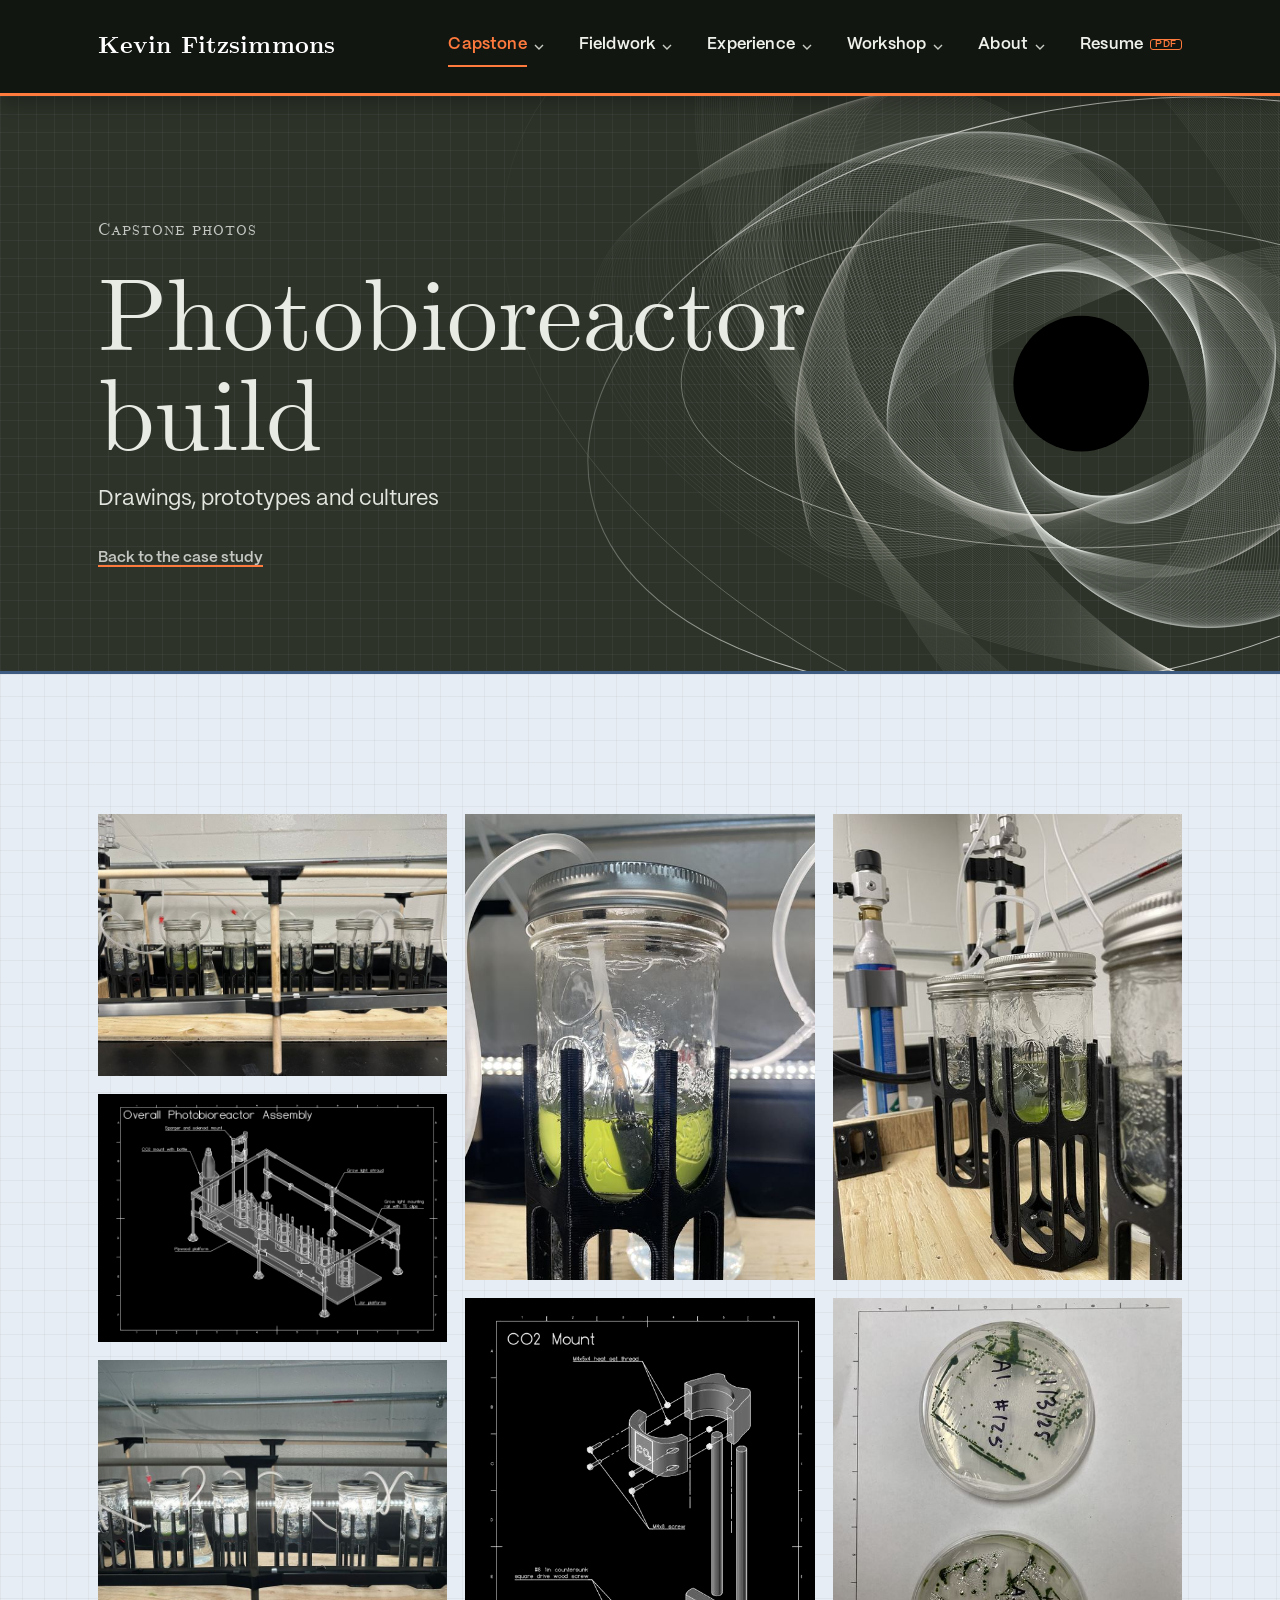
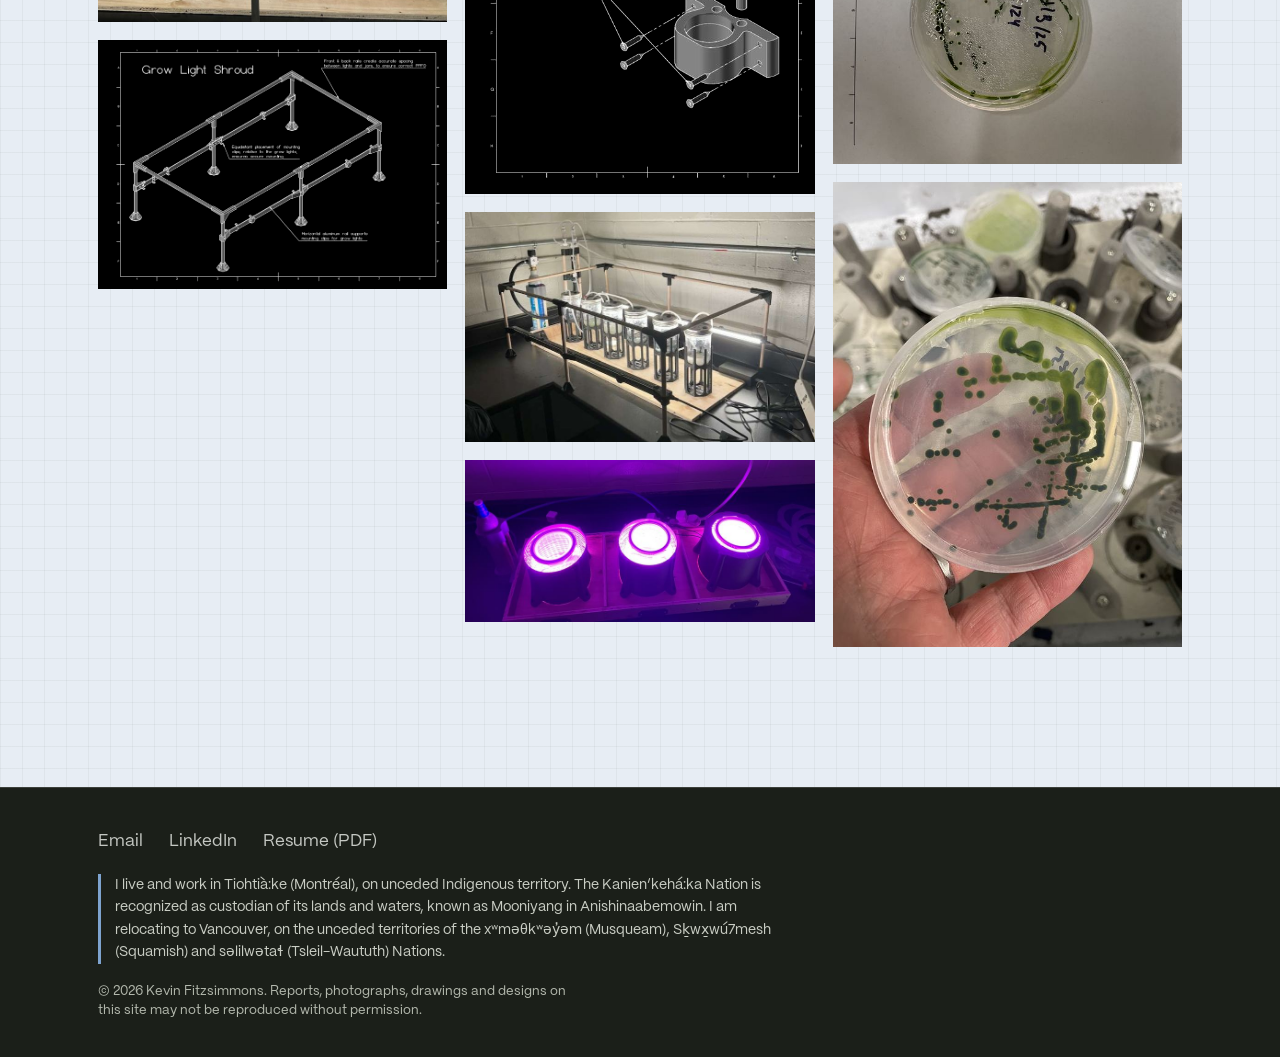
==== commit 7b4bc29b: "Stacked panels on every page, PP Mori, animated splash, panel equations" ====
--- a/capstone-photos.html
+++ b/capstone-photos.html
@@ -13,7 +13,8 @@
 <meta property="og:image" content="https://demslath.github.io/Kevin-Fitzsimmons_Engineering-Portfolio/images/web/photobioreactor_nolights.jpg">
 <meta name="twitter:card" content="summary_large_image">
 <link rel="preload" href="fonts/cmu-serif-500-roman.woff2" as="font" type="font/woff2" crossorigin>
-<link rel="preload" href="fonts/inter-tight-latin-400-normal.woff2" as="font" type="font/woff2" crossorigin>
+<link rel="preload" href="fonts/PPMori-Regular.woff2" as="font" type="font/woff2" crossorigin>
+<link rel="preload" href="fonts/PPMori-SemiBold.woff2" as="font" type="font/woff2" crossorigin>
 <link rel="stylesheet" href="style.css">
 </head>
 <body>
--- a/style.css
+++ b/style.css
@@ -8,9 +8,11 @@
 @font-face { font-family: "CMU Serif"; src: url("fonts/cmu-serif-500-roman.woff2") format("woff2"); font-weight: 400; font-style: normal; font-display: swap; }
 @font-face { font-family: "CMU Serif"; src: url("fonts/cmu-serif-500-italic.woff2") format("woff2"); font-weight: 400; font-style: italic; font-display: swap; }
 @font-face { font-family: "CMU Serif"; src: url("fonts/cmu-serif-700-roman.woff2") format("woff2"); font-weight: 700; font-style: normal; font-display: swap; }
-@font-face { font-family: "Inter Tight"; src: url("fonts/inter-tight-latin-400-normal.woff2") format("woff2"); font-weight: 400; font-display: swap; }
-@font-face { font-family: "Inter Tight"; src: url("fonts/inter-tight-latin-500-normal.woff2") format("woff2"); font-weight: 500; font-display: swap; }
-@font-face { font-family: "Inter Tight"; src: url("fonts/inter-tight-latin-600-normal.woff2") format("woff2"); font-weight: 600; font-display: swap; }
+@font-face { font-family: "PP Mori"; src: url("fonts/PPMori-Regular.woff2") format("woff2"); font-weight: 400 500; font-display: swap; }
+@font-face { font-family: "PP Mori"; src: url("fonts/PPMori-SemiBold.woff2") format("woff2"); font-weight: 600 700; font-display: swap; }
+@font-face { font-family: var(--sans); src: url("fonts/inter-tight-latin-400-normal.woff2") format("woff2"); font-weight: 400; font-display: swap; }
+@font-face { font-family: var(--sans); src: url("fonts/inter-tight-latin-500-normal.woff2") format("woff2"); font-weight: 500; font-display: swap; }
+@font-face { font-family: var(--sans); src: url("fonts/inter-tight-latin-600-normal.woff2") format("woff2"); font-weight: 600; font-display: swap; }
 
 :root {
   /* colour — sampled from the report cover */
@@ -27,7 +29,8 @@
   --eye: #000;
 
   --serif: "CMU Serif", "Latin Modern Roman", "Computer Modern", Georgia, serif;
-  --sans: "Inter Tight", "Helvetica Neue", Arial, sans-serif;
+  --sans: "PP Mori", "Inter Tight", "Helvetica Neue", Arial, sans-serif;
+  --display: "PP Mori", "Inter Tight", "Helvetica Neue", Arial, sans-serif;
 
   /* type scale — 1.333 (perfect fourth) from 17px */
   --t-sm: 0.875rem;
@@ -938,7 +941,7 @@
   border-left: 3px solid var(--teal); padding-left: 14px; }
 
 /* fonts that carry the Indigenous-language characters (ʷ θ ə ɬ ḵ x̱ y̓) */
-body, .muted, p, dd, small { font-family: "Inter Tight", "Segoe UI", "Noto Sans", "Helvetica Neue", Arial, sans-serif; }
+body, .muted, p, dd, small { font-family: var(--sans); }
 
 /* ============================================================
    v10: THREE-COLOUR BOX SYSTEM
@@ -1074,19 +1077,6 @@
 /* one grid per section: dark sections paint their own ground so the body grid no longer shows through offset */
 main > section.section:nth-of-type(even) { background-color: var(--field); }
 
-/* v13: one continuous column of equations down each side of the page, in a neutral grey
-   that reads on both the light and dark sections; content sits above it */
-main > section.section { background-image: var(--gridL); background-size: 22px 22px; background-repeat: repeat; background-position: 0 0; }
-main > section.section:nth-of-type(odd) { background-image: var(--gridD); background-size: 22px 22px; background-repeat: repeat; background-position: 0 0; }
-main { position: relative; }
-main::before, main::after { content: ""; position: absolute; top: 0; bottom: 0; z-index: 1; pointer-events: none;
-  /* each column ends where the text column begins */
-  width: calc((100% - var(--page)) / 2 + var(--gut) - 18px);
-  background-size: 420px 3000px; background-repeat: no-repeat; }
-main::before { left: 0; background-image: url("images/eq/L1.png"), url("images/eq/L2.png"), url("images/eq/L3.png"), url("images/eq/L4.png"), url("images/eq/L5.png"); background-position: right top 60px, right top 3060px, right top 6060px, right top 9060px, right top 12060px; }
-main::after { right: 0; background-image: url("images/eq/R1.png"), url("images/eq/R2.png"), url("images/eq/R3.png"), url("images/eq/R4.png"), url("images/eq/R5.png"); background-position: left top 180px, left top 3180px, left top 6180px, left top 9180px, left top 12180px; }
-main > section.section > .page { position: relative; z-index: 2; }
-@media (max-width: 1339px) { main::before, main::after { display: none; } }
 
 .slide img { object-position: 50% 10%; }
 
@@ -1159,3 +1149,67 @@
 @keyframes crumbIn { from { opacity: 0; transform: translateY(3px); } to { opacity: 1; transform: none; } }
 @media (prefers-reduced-motion: reduce) { .nav-crumb.is-swap .nav-crumb-sec { animation: none; } }
 @media (max-width: 760px) { .nav-crumb { max-width: 58vw; font-size: 0.74rem; } }
+
+
+/* ============================================================
+   v17: stacked panels on every page
+   Each section is a full-height panel in its own colour that slides up
+   over the one before. Equations sit in the margins of each panel and
+   drift slowly only while the visitor scrolls.
+   ============================================================ */
+main > section.section { position: relative; }
+main > section.section:nth-of-type(1) { background-color: #e7edf4; --word: #22344d; --word-sub: #5b6a7d; z-index: 1; }
+main > section.section:nth-of-type(2) { background-color: #22344d; --word: #eef0ea; --word-sub: #aeb6a8; z-index: 2; }
+main > section.section:nth-of-type(3) { background-color: #f2ead9; --word: #6b4f22; --word-sub: #8a7550; z-index: 3; }
+main > section.section:nth-of-type(4) { background-color: #2b3420; --word: #eef0ea; --word-sub: #aeb6a8; z-index: 4; }
+main > section.section:nth-of-type(5) { background-color: #e9eddf; --word: #3f4a22; --word-sub: #66704a; z-index: 5; }
+main > section.section:nth-of-type(6) { background-color: #3a3022; --word: #eef0ea; --word-sub: #aeb6a8; z-index: 6; }
+main > section.section:nth-of-type(7) { background-color: #e7edf4; --word: #22344d; --word-sub: #5b6a7d; z-index: 7; }
+main > section.section:nth-of-type(8) { background-color: #22344d; --word: #eef0ea; --word-sub: #aeb6a8; z-index: 8; }
+main > section.section:nth-of-type(9) { background-color: #f2ead9; --word: #6b4f22; --word-sub: #8a7550; z-index: 9; }
+main > section.section:nth-of-type(10) { background-color: #2b3420; --word: #eef0ea; --word-sub: #aeb6a8; z-index: 10; }
+main > section.section:nth-of-type(11) { background-color: #e9eddf; --word: #3f4a22; --word-sub: #66704a; z-index: 11; }
+main > section.section:nth-of-type(12) { background-color: #3a3022; --word: #eef0ea; --word-sub: #aeb6a8; z-index: 12; }
+.panel-word {
+  position: relative; z-index: 2; box-sizing: border-box;
+  max-width: var(--page); margin: 0 auto clamp(26px, 3.6vw, 44px); padding: 0 var(--gut);
+  font-family: var(--display); font-weight: 600;
+  font-size: clamp(2.9rem, 7vw, 6.4rem); line-height: .9; letter-spacing: -0.05em;
+  color: var(--word);
+}
+body.home .panel-word { font-size: clamp(3.6rem, 10.5vw, 9.5rem); line-height: .86; letter-spacing: -0.055em; }
+.panel-word small { display: block; margin-top: 16px; font-family: var(--serif); font-weight: 500; font-size: clamp(1rem, 1.6vw, 1.25rem); letter-spacing: 0; line-height: 1.3; color: var(--word-sub); }
+/* the big word replaces the small label above each section heading */
+.has-word .split-head > .sc:first-child { display: none; }
+.has-word .split-head > .sc:first-child + * { margin-top: 0; }
+
+/* equations: one strip per margin, never repeated on a page; images load only near the screen */
+.panel-eq { position: absolute; inset: 0; z-index: 0; overflow: hidden; pointer-events: none; }
+.panel-eq i {
+  position: absolute; top: 40px; height: 2600px;
+  width: calc((100% - var(--page)) / 2 + var(--gut) - 18px);
+  background-repeat: no-repeat; background-size: 420px 2600px;
+  opacity: .5; transform: translate3d(0, var(--eqy, 0px), 0); transition: opacity .6s ease;
+}
+.panel-eq i:first-child { left: 0; background-position: right top; }
+.panel-eq i:last-child { right: 0; background-position: left top; }
+main > section.section:nth-of-type(even) .panel-eq i { opacity: .42; }
+.panel-shade { display: none; }
+main > section.section > .page { position: relative; z-index: 2; }
+
+@media (min-width: 761px) and (prefers-reduced-motion: no-preference) {
+  main > section.section {
+    position: sticky; top: var(--stick, var(--banner-h, 72px));
+    min-height: calc(100vh - var(--banner-h, 72px)); box-sizing: border-box;
+    box-shadow: 0 -18px 40px rgba(10, 14, 9, .16);
+  }
+  main > section.section:first-of-type { box-shadow: none; }
+  .panel-shade { display: block; position: absolute; inset: 0; z-index: 3; pointer-events: none; background: #0b0e0a; opacity: var(--cover, 0); }
+}
+@media (max-width: 1339px) { .panel-eq { display: none; } }
+@media (max-width: 760px) { body.home .panel-word, .panel-word { font-size: clamp(2.6rem, 13vw, 4.4rem); } }
+
+/* splash: focus line with a cycling word */
+.cover-focus { color: var(--bone); font-family: var(--sans); font-size: 1rem; line-height: 1.45; }
+.cover-cycle { display: inline-block; color: #fff; font-weight: 600; transition: opacity .35s ease, transform .35s ease; }
+.cover-cycle.out { opacity: 0; transform: translateY(6px); }
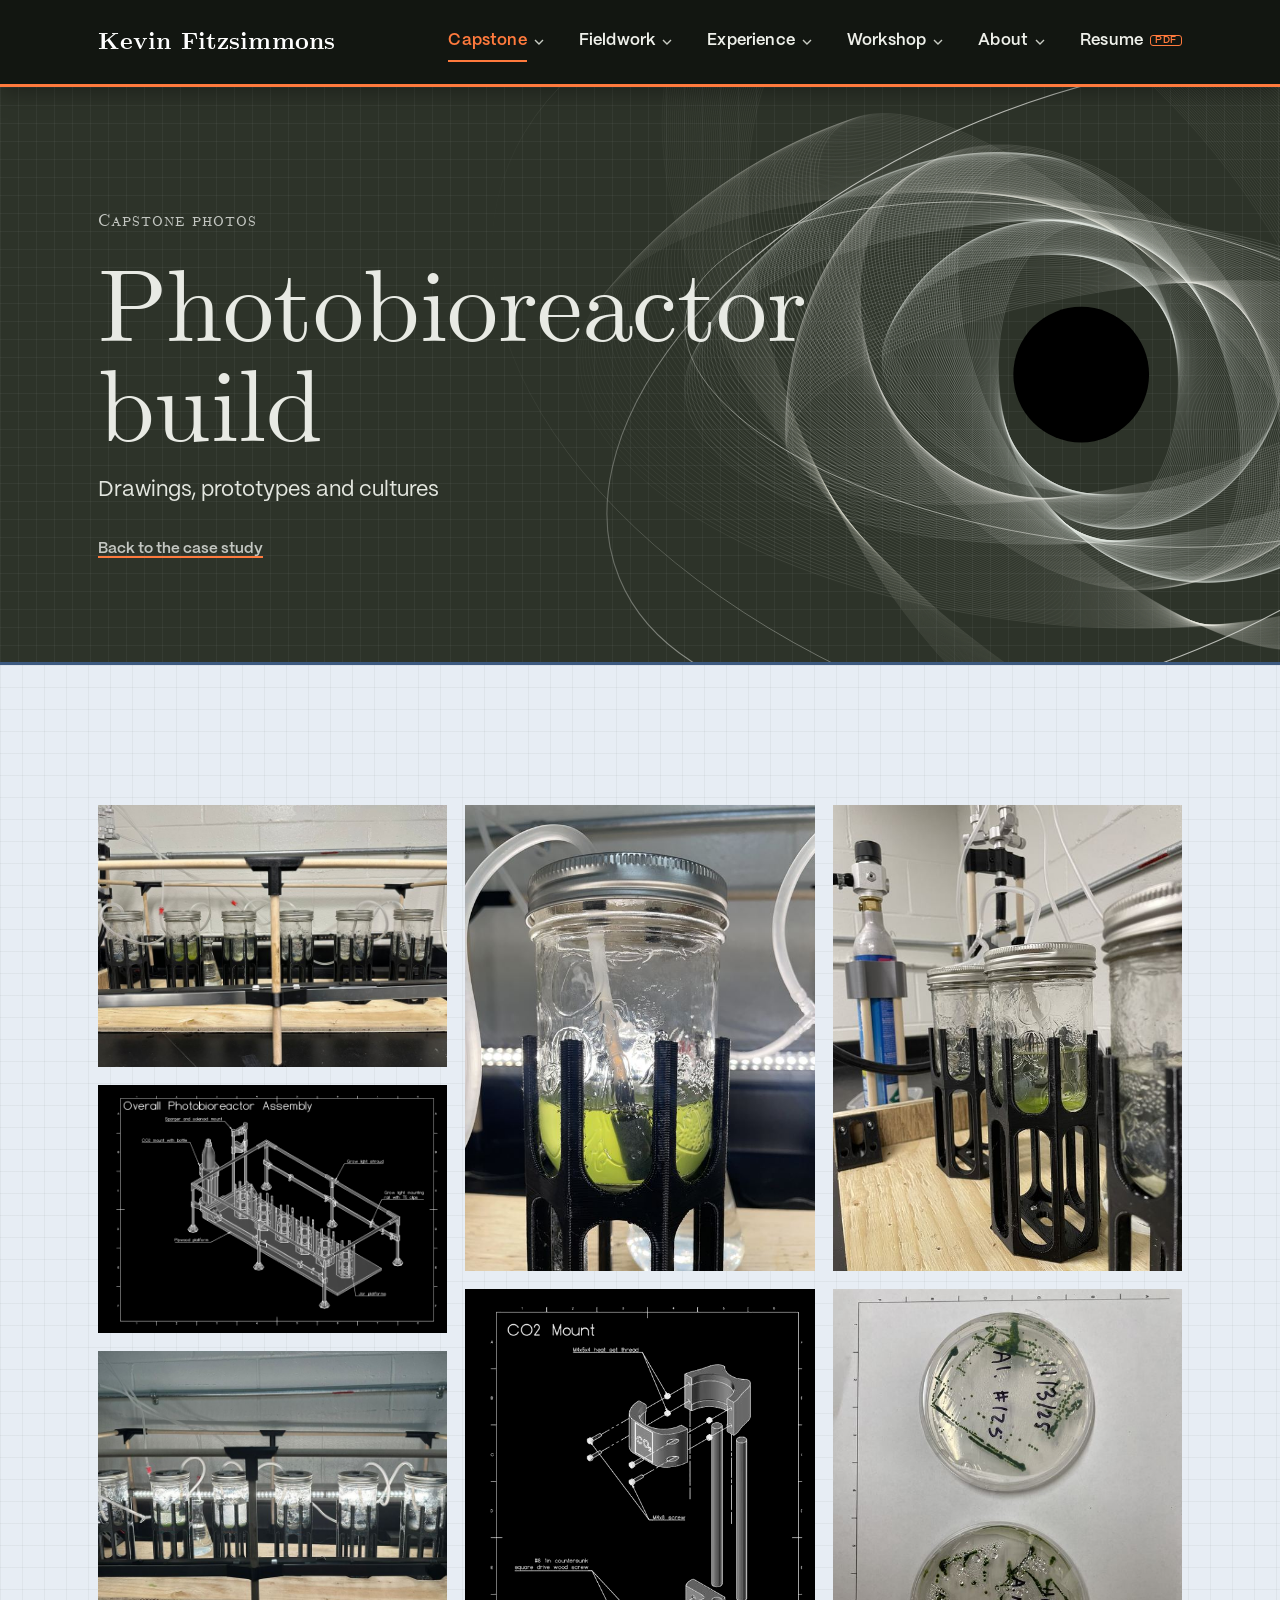
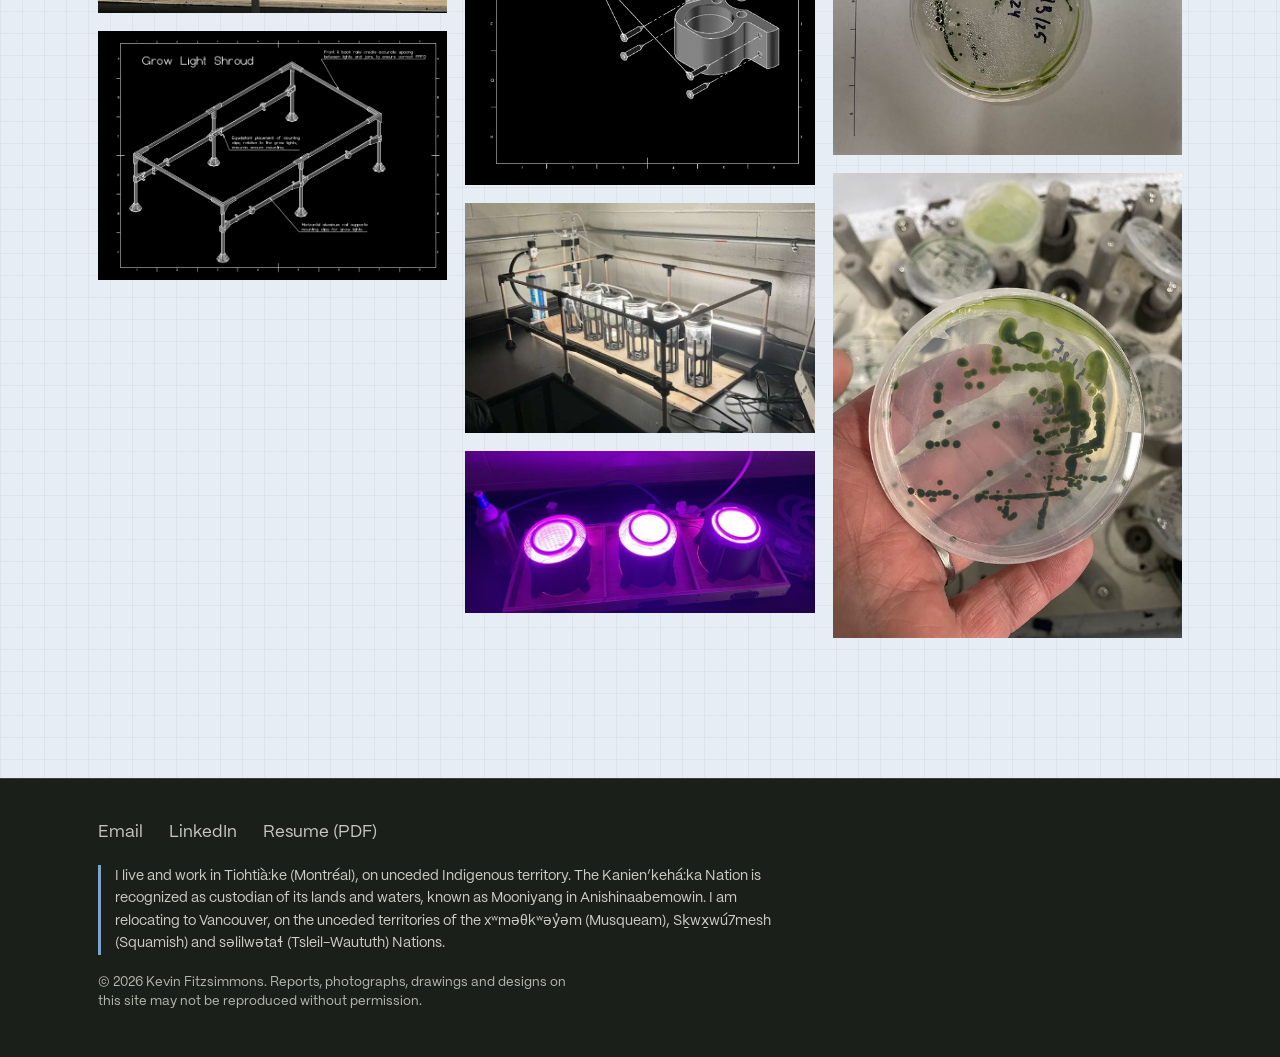
==== commit f9c43139: "Version tags on stylesheet and scripts" ====
--- a/capstone-photos.html
+++ b/capstone-photos.html
@@ -15,7 +15,7 @@
 <link rel="preload" href="fonts/cmu-serif-500-roman.woff2" as="font" type="font/woff2" crossorigin>
 <link rel="preload" href="fonts/PPMori-Regular.woff2" as="font" type="font/woff2" crossorigin>
 <link rel="preload" href="fonts/PPMori-SemiBold.woff2" as="font" type="font/woff2" crossorigin>
-<link rel="stylesheet" href="style.css">
+<link rel="stylesheet" href="style.css?v=20261122">
 </head>
 <body>
 <a class="skip" href="#main">Skip to content</a>
@@ -73,9 +73,9 @@
     <small>© 2026 Kevin Fitzsimmons. Reports, photographs, drawings and designs on this site may not be reproduced without permission.</small>
   </div>
 </footer>
-<script src="nav.js" defer></script>
-<script src="cover.js" defer></script>
-<script src="gallery.js" defer></script>
-<script src="slides.js" defer></script>
+<script src="nav.js?v=20261122" defer></script>
+<script src="cover.js?v=20261122" defer></script>
+<script src="gallery.js?v=20261122" defer></script>
+<script src="slides.js?v=20261122" defer></script>
 </body>
 </html>
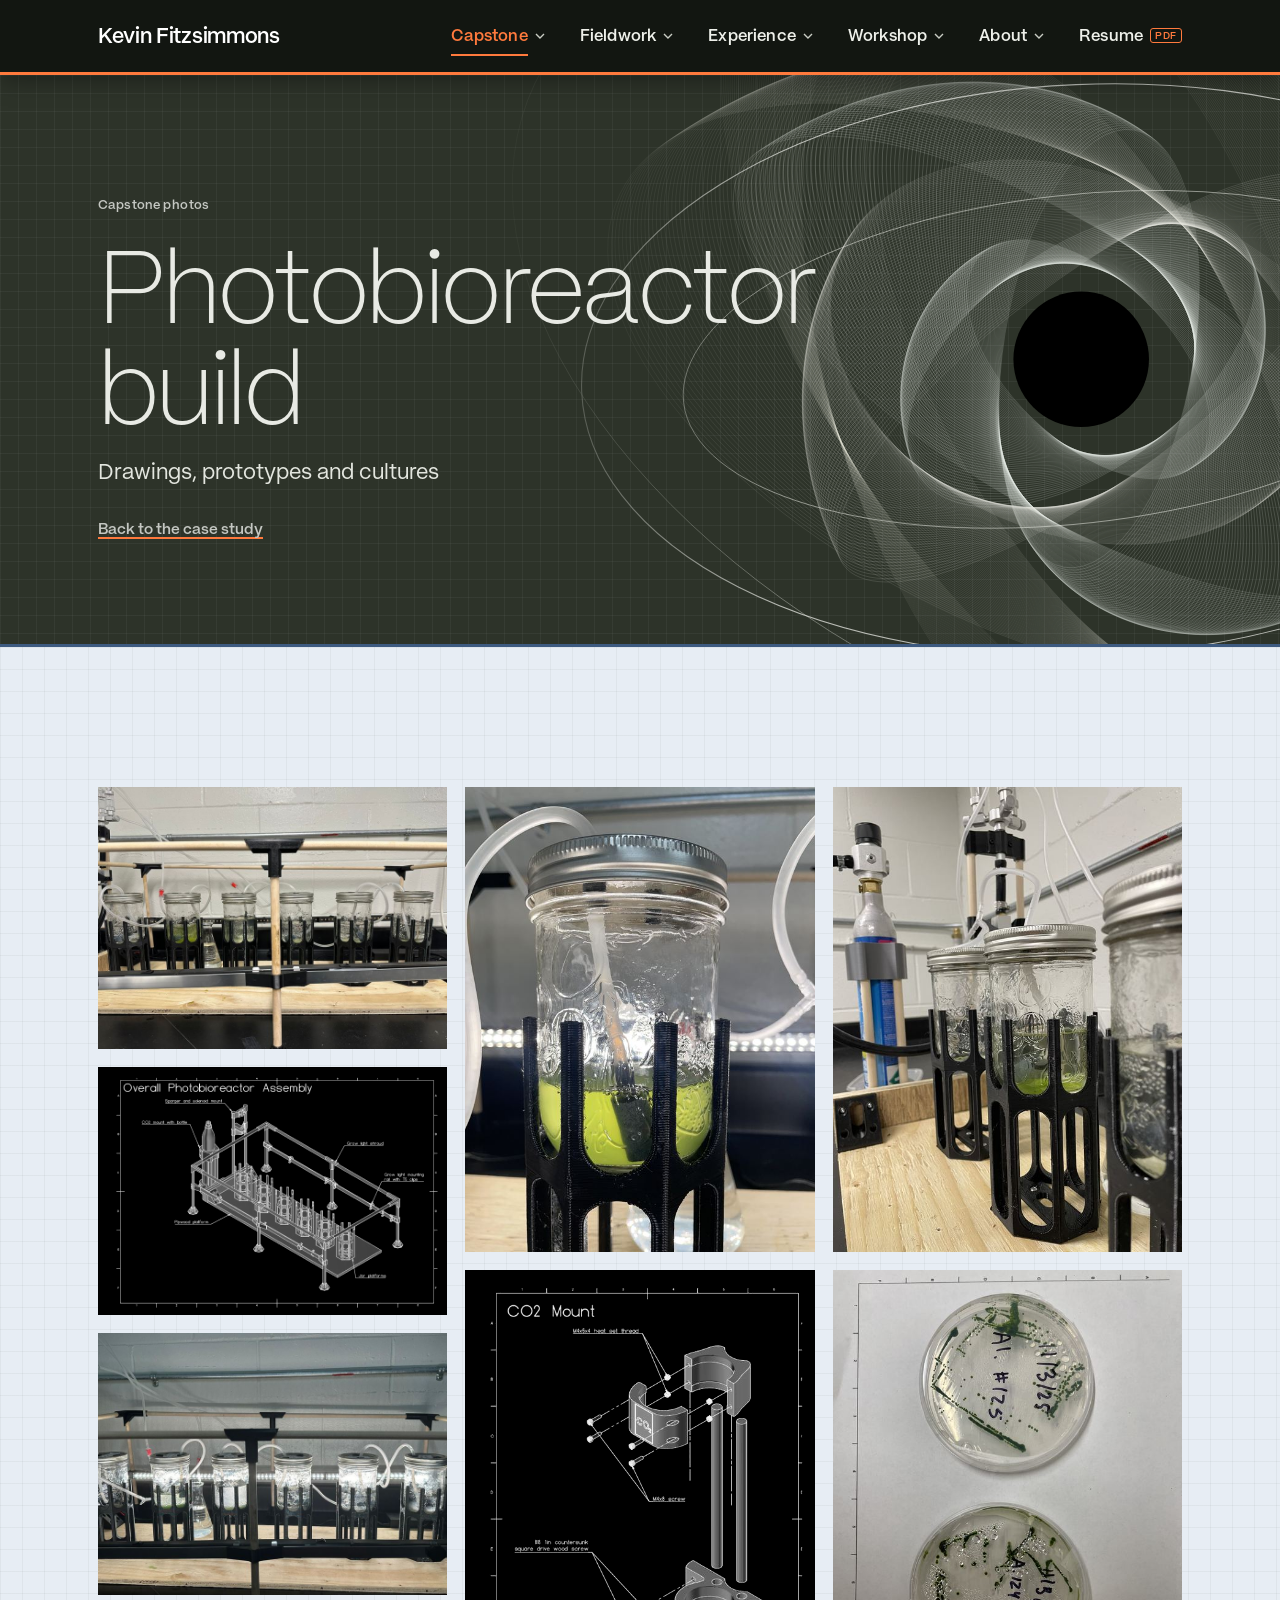
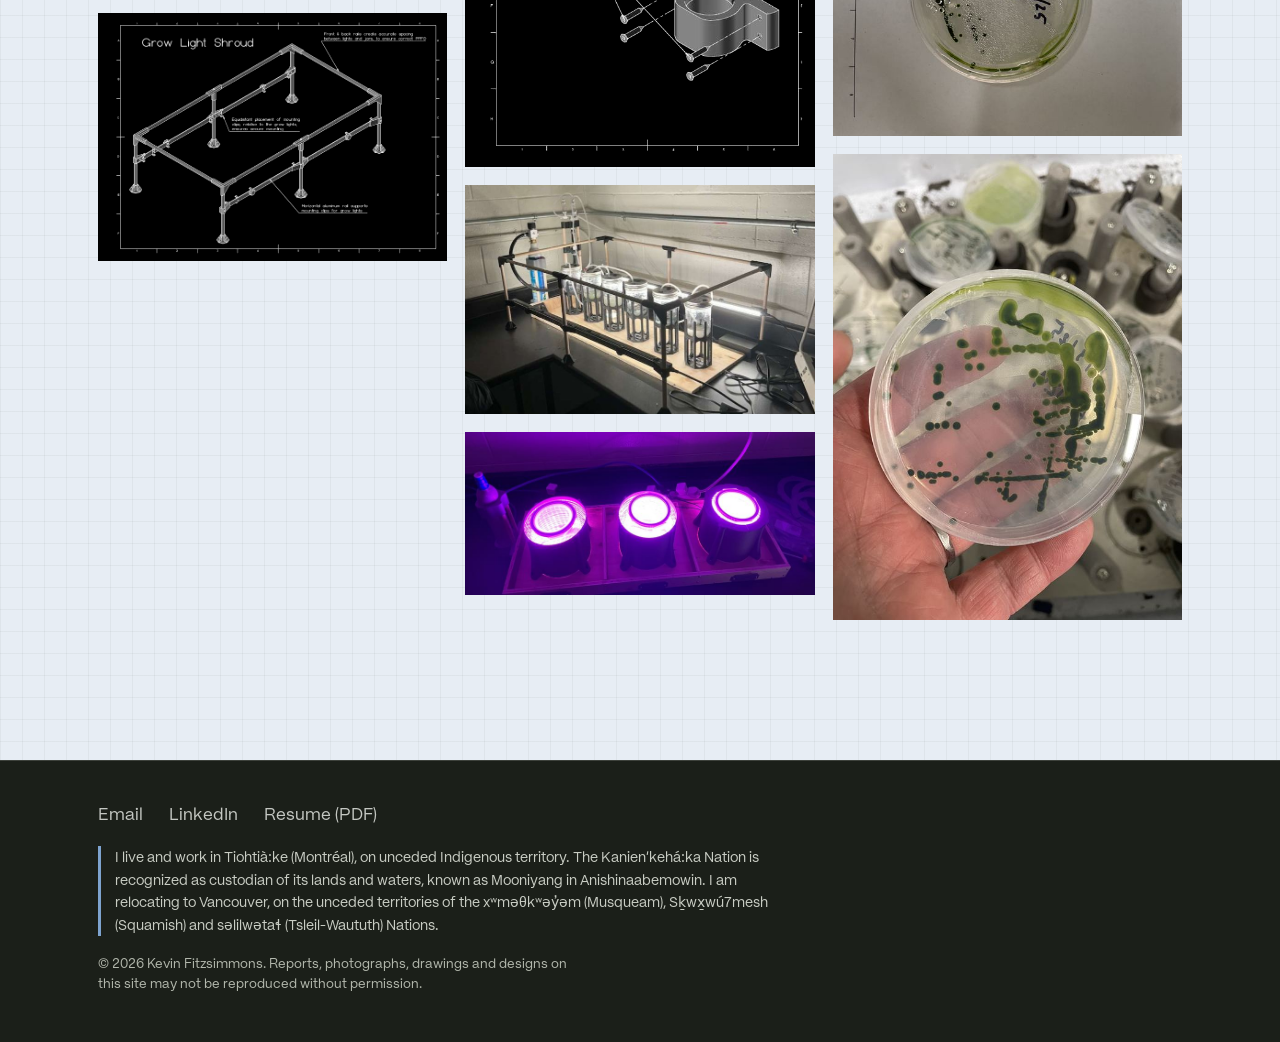
==== commit 9dd8793d: "Full PP Mori family, fixed banner height, solid colour blocks and wider panel palette" ====
--- a/capstone-photos.html
+++ b/capstone-photos.html
@@ -12,10 +12,9 @@
 <meta property="og:type" content="website">
 <meta property="og:image" content="https://demslath.github.io/Kevin-Fitzsimmons_Engineering-Portfolio/images/web/photobioreactor_nolights.jpg">
 <meta name="twitter:card" content="summary_large_image">
-<link rel="preload" href="fonts/cmu-serif-500-roman.woff2" as="font" type="font/woff2" crossorigin>
-<link rel="preload" href="fonts/PPMori-Regular.woff2" as="font" type="font/woff2" crossorigin>
-<link rel="preload" href="fonts/PPMori-SemiBold.woff2" as="font" type="font/woff2" crossorigin>
-<link rel="stylesheet" href="style.css?v=20261122">
+<link rel="preload" href="fonts/mori-400.woff2" as="font" type="font/woff2" crossorigin>
+<link rel="preload" href="fonts/mori-600.woff2" as="font" type="font/woff2" crossorigin>
+<link rel="stylesheet" href="style.css?v=20261122b">
 </head>
 <body>
 <a class="skip" href="#main">Skip to content</a>
@@ -73,9 +72,9 @@
     <small>© 2026 Kevin Fitzsimmons. Reports, photographs, drawings and designs on this site may not be reproduced without permission.</small>
   </div>
 </footer>
-<script src="nav.js?v=20261122" defer></script>
-<script src="cover.js?v=20261122" defer></script>
-<script src="gallery.js?v=20261122" defer></script>
-<script src="slides.js?v=20261122" defer></script>
+<script src="nav.js?v=20261122b" defer></script>
+<script src="cover.js?v=20261122b" defer></script>
+<script src="gallery.js?v=20261122b" defer></script>
+<script src="slides.js?v=20261122b" defer></script>
 </body>
 </html>
--- a/style.css
+++ b/style.css
@@ -1,3 +1,11 @@
+@font-face { font-family: "PP Mori"; src: url("fonts/mori-200.woff2") format("woff2"); font-weight: 200; font-style: normal; font-display: swap; }
+@font-face { font-family: "PP Mori"; src: url("fonts/mori-200i.woff2") format("woff2"); font-weight: 200; font-style: italic; font-display: swap; }
+@font-face { font-family: "PP Mori"; src: url("fonts/mori-400.woff2") format("woff2"); font-weight: 400; font-style: normal; font-display: swap; }
+@font-face { font-family: "PP Mori"; src: url("fonts/mori-400i.woff2") format("woff2"); font-weight: 400; font-style: italic; font-display: swap; }
+@font-face { font-family: "PP Mori"; src: url("fonts/mori-600.woff2") format("woff2"); font-weight: 600; font-style: normal; font-display: swap; }
+@font-face { font-family: "PP Mori"; src: url("fonts/mori-600i.woff2") format("woff2"); font-weight: 600; font-style: italic; font-display: swap; }
+@font-face { font-family: "PP Mori"; src: url("fonts/mori-900.woff2") format("woff2"); font-weight: 900; font-style: normal; font-display: swap; }
+@font-face { font-family: "PP Mori"; src: url("fonts/mori-900i.woff2") format("woff2"); font-weight: 900; font-style: italic; font-display: swap; }
 /* ============================================================
    Kevin Fitzsimmons — Engineering Portfolio
    Visual system taken from the cover of "Digestate to Clean Water":
@@ -8,8 +16,6 @@
 @font-face { font-family: "CMU Serif"; src: url("fonts/cmu-serif-500-roman.woff2") format("woff2"); font-weight: 400; font-style: normal; font-display: swap; }
 @font-face { font-family: "CMU Serif"; src: url("fonts/cmu-serif-500-italic.woff2") format("woff2"); font-weight: 400; font-style: italic; font-display: swap; }
 @font-face { font-family: "CMU Serif"; src: url("fonts/cmu-serif-700-roman.woff2") format("woff2"); font-weight: 700; font-style: normal; font-display: swap; }
-@font-face { font-family: "PP Mori"; src: url("fonts/PPMori-Regular.woff2") format("woff2"); font-weight: 400 500; font-display: swap; }
-@font-face { font-family: "PP Mori"; src: url("fonts/PPMori-SemiBold.woff2") format("woff2"); font-weight: 600 700; font-display: swap; }
 @font-face { font-family: var(--sans); src: url("fonts/inter-tight-latin-400-normal.woff2") format("woff2"); font-weight: 400; font-display: swap; }
 @font-face { font-family: var(--sans); src: url("fonts/inter-tight-latin-500-normal.woff2") format("woff2"); font-weight: 500; font-display: swap; }
 @font-face { font-family: var(--sans); src: url("fonts/inter-tight-latin-600-normal.woff2") format("woff2"); font-weight: 600; font-display: swap; }
@@ -758,7 +764,7 @@
 
 /* phone menu */
 .nav-burger { display: none; }
-@media (max-width: 760px) {
+@media (max-width: 1100px) {
   .nav-inner { flex-direction: row !important; align-items: center !important; flex-wrap: wrap; }
   .nav-burger {
     all: unset; cursor: pointer; display: inline-flex; align-items: center; gap: 10px; margin-left: auto;
@@ -1213,3 +1219,127 @@
 .cover-focus { color: var(--bone); font-family: var(--sans); font-size: 1rem; line-height: 1.45; }
 .cover-cycle { display: inline-block; color: #fff; font-weight: 600; transition: opacity .35s ease, transform .35s ease; }
 .cover-cycle.out { opacity: 0; transform: translateY(6px); }
+
+
+/* ============================================================
+   v18: PP Mori throughout, and stronger colour blocks
+   Weights do the work the serif used to: ExtraLight for large
+   headings and figures, Regular for reading, SemiBold for titles and
+   emphasis, Black for the panel words. Italic only for species names.
+   ============================================================ */
+:root { --serif: "PP Mori", "Inter Tight", "Helvetica Neue", Arial, sans-serif; }
+body { font-family: var(--sans); font-weight: 400; font-feature-settings: "ss01" 0; }
+h1, h2, .masthead h1, .cover-title .name, .lead, .closer h2, .cta h2 { font-family: var(--sans); font-weight: 200; letter-spacing: -0.025em; }
+h2 { line-height: 1.08; }
+h3, .nav-name, .cproj h3, .feature h3, .report h3, .pillars h3, .timeline h3, .courses .cname { font-family: var(--sans); font-weight: 600; letter-spacing: -0.01em; }
+strong, b { font-weight: 600; }
+.panel-word { font-weight: 900; letter-spacing: -0.045em; }
+.panel-word small { font-family: var(--sans); font-weight: 200; letter-spacing: 0; }
+.sc, .masthead .sc, .split-head .sc, .fig figcaption b, .facts dt {
+  font-family: var(--sans); font-variant-caps: normal; font-feature-settings: normal;
+  font-weight: 600; font-size: .8rem; letter-spacing: .03em;
+}
+i, em, .italic { font-family: var(--sans); font-style: italic; font-weight: 400; }
+.pillars .link { font-family: var(--sans); font-style: normal; font-weight: 600; font-size: .95rem; }
+.cover-title .name { font-weight: 200; letter-spacing: -0.03em; }
+.cover-title .role { font-family: var(--sans); font-style: normal; font-weight: 600; letter-spacing: 0; }
+.nav-name { font-size: 1.32rem; letter-spacing: -0.015em; }
+.lead { font-size: clamp(1.45rem, 2.3vw, 1.95rem); line-height: 1.3; }
+.readings strong, .stat strong { font-family: var(--sans); font-weight: 200; letter-spacing: -0.03em; font-feature-settings: "tnum"; }
+
+/* ---------- a wider panel palette: five light and five deep, plus orange to close each page ---------- */
+main > section.section:nth-of-type(1) { background-color: #e7edf4; --word: #22344d; --word-sub: #5b6a7d; --block: #22344d; }
+main > section.section:nth-of-type(2) { background-color: #22344d; --word: #eef0ea; --word-sub: #aeb6a8; --block: #d6b47a; }
+main > section.section:nth-of-type(3) { background-color: #f2ead9; --word: #6b4f22; --word-sub: #8a7550; --block: #b08a4a; }
+main > section.section:nth-of-type(4) { background-color: #2b3420; --word: #eef0ea; --word-sub: #aeb6a8; --block: #7ea3cf; }
+main > section.section:nth-of-type(5) { background-color: #e9eddf; --word: #3f4a22; --word-sub: #66704a; --block: #6b7f3a; }
+main > section.section:nth-of-type(6) { background-color: #3a3022; --word: #eef0ea; --word-sub: #aeb6a8; --block: #d6b47a; }
+main > section.section:nth-of-type(7) { background-color: #e2eeec; --word: #173a40; --word-sub: #4f6e72; --block: #2b6f7c; }
+main > section.section:nth-of-type(8) { background-color: #173a40; --word: #eef0ea; --word-sub: #aeb6a8; --block: #9bb26a; }
+main > section.section:nth-of-type(9) { background-color: #efebe4; --word: #3a3022; --word-sub: #7a6a55; --block: #3a3022; }
+main > section.section:nth-of-type(10) { background-color: #171c16; --word: #eef0ea; --word-sub: #aeb6a8; --block: #7ea3cf; }
+main > section.section:nth-of-type(11) { background-color: #e7edf4; --word: #22344d; --word-sub: #5b6a7d; --block: #22344d; }
+main > section.section:nth-of-type(12) { background-color: #22344d; --word: #eef0ea; --word-sub: #aeb6a8; --block: #d6b47a; }
+
+/* the closing panel on every page: hi-vis orange, the colour of the field vest */
+main > section.section.cta-section {
+  background-color: #ff7a3d; background-image: none;
+  --paper: #171c16; --muted: #2f2a22; --bone: #171c16; --rule: rgba(23,28,22,.2); --accent: #171c16; --accent-ink: #ff7a3d;
+  color: #171c16;
+}
+.cta-section .cta h2 { font-weight: 900; letter-spacing: -0.045em; font-size: clamp(3rem, 7vw, 6.2rem); line-height: .92; color: #171c16; }
+.cta-section .cta-status { color: #171c16; }
+.cta-section .cta-status .dot { background: #171c16; box-shadow: 0 0 0 4px rgba(23,28,22,.18); }
+.cta-section .mail.link { color: #171c16; text-decoration-color: rgba(23,28,22,.45); }
+.cta-section .copy-btn { border-color: #171c16; color: #171c16; }
+.cta-section .copy-btn:hover, .cta-section .copy-btn.is-done { background: #171c16; color: #ff7a3d; }
+.cta-section .btn { border-color: #171c16; color: #171c16; background: transparent; }
+.cta-section .btn:hover { background: rgba(23,28,22,.08); }
+.cta-section .btn-solid { background: #171c16; color: #ff7a3d; border-color: #171c16; }
+.cta-section .btn-solid:hover { background: #000; color: #ffa070; }
+.cta-section .panel-eq { display: none; }
+
+/* ---------- photos sit on a solid offset block in a contrasting colour ---------- */
+@media (min-width: 761px) {
+  .fig .ph, .side-img img, .slides-stage, .feature-media img, .cp-strip-imgs { box-shadow: 14px 14px 0 var(--block, #d6b47a); }
+  .fig .ph, .slides-stage { border-radius: 4px; }
+}
+
+/* ---------- solid colour cards ---------- */
+/* light-on-dark and dark-on-light ink sets for solid fills */
+.brief > div, .pillars article, .train li, .readings li {
+  --paper: #eef0ea; --muted: #d3d8cd; --bone: #eef0ea; --rule: rgba(238,240,234,.22); --box-line: #eef0ea;
+  color: #eef0ea; border: 0 !important; border-radius: 6px; box-shadow: none;
+}
+/* case brief: Problem, My role, Approach, Result */
+.brief > div:nth-child(1) { background: #22344d; }
+.brief > div:nth-child(2) { background: #ff7a3d; --paper: #171c16; --muted: #2f2a22; color: #171c16; }
+.brief > div:nth-child(3) { background: #2f3c1f; }
+.brief > div:nth-child(4) { background: #d6b47a; --paper: #171c16; --muted: #3a3022; color: #171c16; }
+.brief > div dt, .brief > div:nth-child(2) dt { color: inherit !important; opacity: .8; font-family: var(--sans); font-weight: 600; }
+.brief > div dd { color: inherit; }
+.brief > div dd strong { color: inherit; }
+/* course project cards keep the plain stacked list */
+.brief.compact > div { background: none; color: inherit; --paper: inherit; --muted: inherit; border-radius: 0; }
+.brief.compact > div dt { opacity: 1; }
+
+/* approach pillars: four solid colours */
+.pillars article:nth-child(4n+1) { background: #22344d; }
+.pillars article:nth-child(4n+2) { background: #2f3c1f; }
+.pillars article:nth-child(4n+3) { background: #d6b47a; --paper: #171c16; --muted: #3a3022; color: #171c16; }
+.pillars article:nth-child(4n+4) { background: #173a40; }
+.pillars article .link { color: inherit; }
+
+/* treatment train: each stage a step deeper, like water getting cleaner down the line */
+.train li:nth-child(1) { background: #7c6a4f; }
+.train li:nth-child(2) { background: #5d5a3e; }
+.train li:nth-child(3) { background: #3e5a4a; }
+.train li:nth-child(4) { background: #22344d; }
+.train li::before { background: rgba(238,240,234,.16) !important; color: #eef0ea !important; border-color: transparent !important; }
+.train .out { color: #f2dcb4 !important; }
+
+/* experimental results: big light figures on solid tiles */
+.readings li:nth-child(1) { background: #22344d; }
+.readings li:nth-child(2) { background: #2f3c1f; }
+.readings li:nth-child(3) { background: #ff7a3d; --paper: #171c16; --muted: #2f2a22; color: #171c16; }
+.readings strong { color: inherit !important; font-size: clamp(2.2rem, 3.6vw, 3rem) !important; }
+.readings span { color: inherit; opacity: .85; }
+
+/* a quieter frame for the remaining boxes so the solid cards stand out */
+.facts, .note, .timeline li, .roles, .report, .course-grid > .courses, .feature > div:last-child { border-radius: 6px; }
+
+/* banner: one line, fixed height, as before the font change */
+@media (min-width: 1101px) {
+  .nav-inner { height: var(--banner-h); flex-wrap: nowrap; }
+  .nav .nav-links { flex-wrap: nowrap; white-space: nowrap; }
+  .nav-crumb { max-width: 30vw; }
+}
+@media (max-width: 1100px) and (min-width: 761px) {
+  .nav-inner { height: var(--banner-h); }
+  .menu-open .nav-inner { height: auto; }
+}
+.nav-burger { font-family: var(--sans); font-variant-caps: normal; font-feature-settings: normal; font-weight: 600; font-size: 1rem; letter-spacing: .01em; color: #fff; }
+.pillars article h3, .pillars article p, .brief > div dd, .readings li span { color: inherit !important; }
+.pillars article p { opacity: .9; }
+.readings strong { white-space: nowrap; }
+.readings li:nth-child(2) { background: #d6b47a; --paper: #171c16; --muted: #3a3022; color: #171c16; }
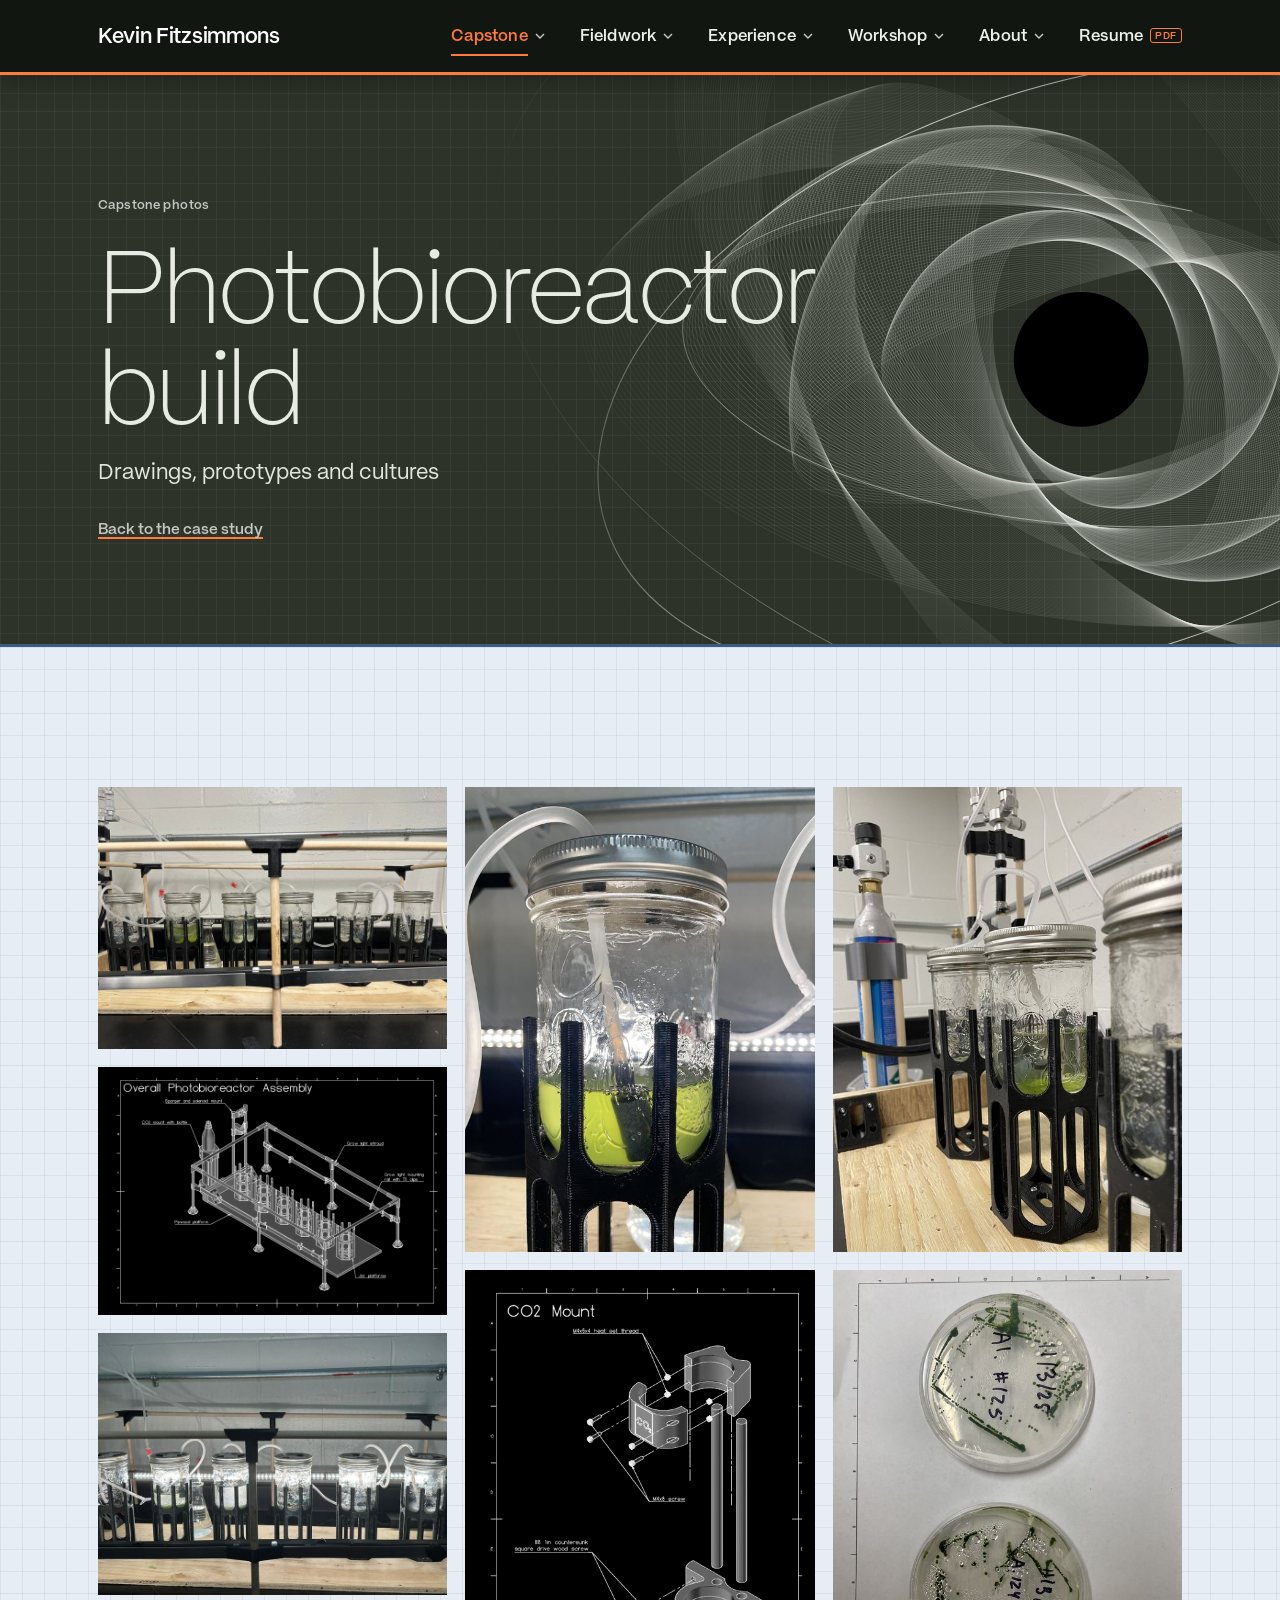
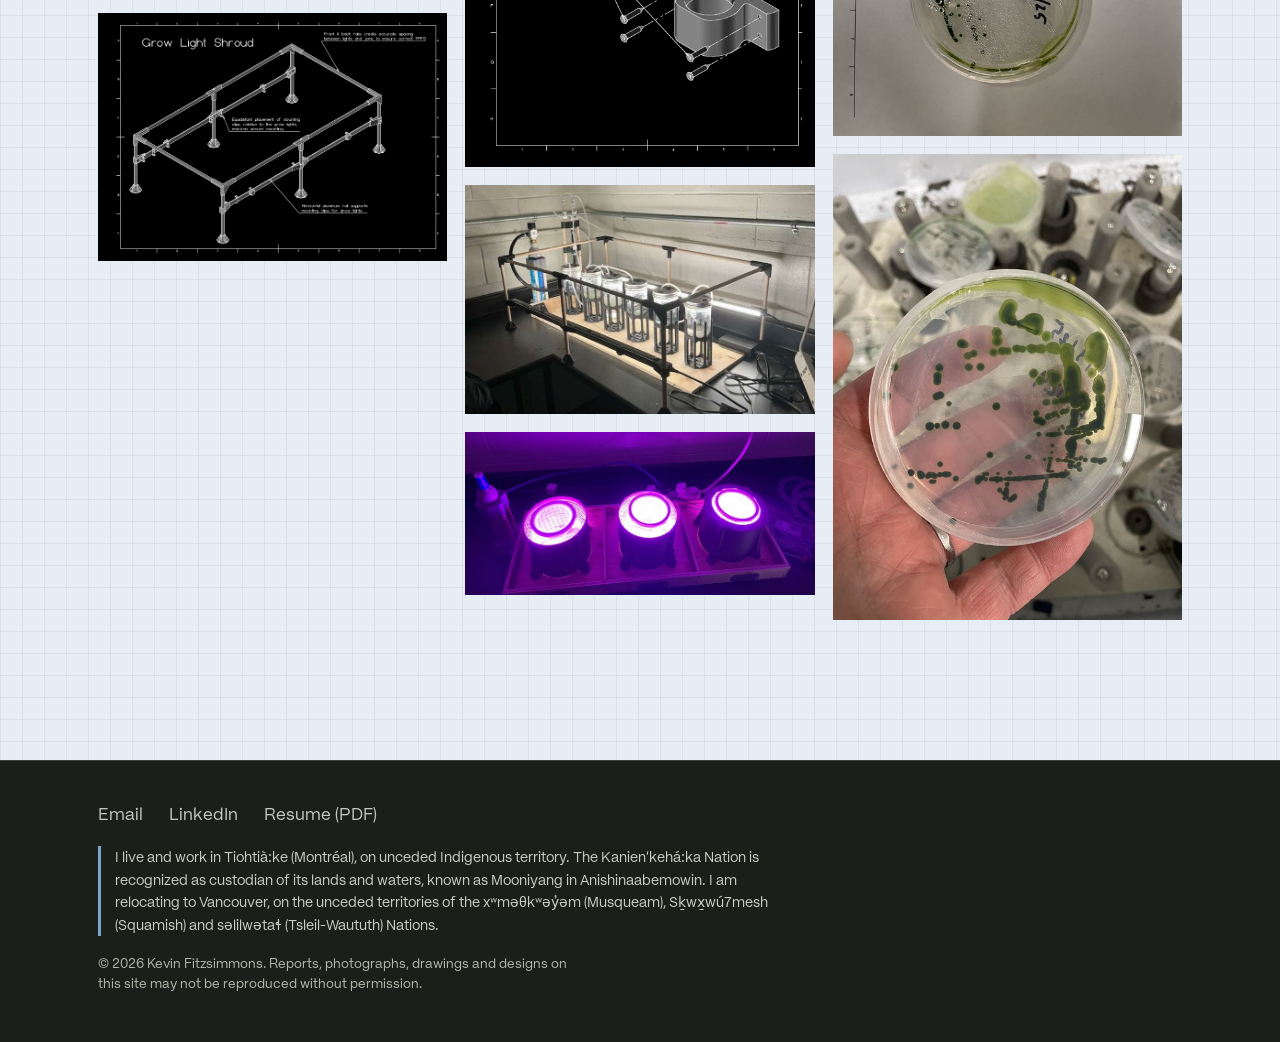
==== commit 15a6f119: "Readable captions, contrasting boxes, consistent grid, quieter contact panel" ====
--- a/capstone-photos.html
+++ b/capstone-photos.html
@@ -14,7 +14,7 @@
 <meta name="twitter:card" content="summary_large_image">
 <link rel="preload" href="fonts/mori-400.woff2" as="font" type="font/woff2" crossorigin>
 <link rel="preload" href="fonts/mori-600.woff2" as="font" type="font/woff2" crossorigin>
-<link rel="stylesheet" href="style.css?v=20261122b">
+<link rel="stylesheet" href="style.css?v=20261122c">
 </head>
 <body>
 <a class="skip" href="#main">Skip to content</a>
@@ -72,9 +72,9 @@
     <small>© 2026 Kevin Fitzsimmons. Reports, photographs, drawings and designs on this site may not be reproduced without permission.</small>
   </div>
 </footer>
-<script src="nav.js?v=20261122b" defer></script>
-<script src="cover.js?v=20261122b" defer></script>
-<script src="gallery.js?v=20261122b" defer></script>
-<script src="slides.js?v=20261122b" defer></script>
+<script src="nav.js?v=20261122c" defer></script>
+<script src="cover.js?v=20261122c" defer></script>
+<script src="gallery.js?v=20261122c" defer></script>
+<script src="slides.js?v=20261122c" defer></script>
 </body>
 </html>
--- a/style.css
+++ b/style.css
@@ -1261,24 +1261,6 @@
 main > section.section:nth-of-type(11) { background-color: #e7edf4; --word: #22344d; --word-sub: #5b6a7d; --block: #22344d; }
 main > section.section:nth-of-type(12) { background-color: #22344d; --word: #eef0ea; --word-sub: #aeb6a8; --block: #d6b47a; }
 
-/* the closing panel on every page: hi-vis orange, the colour of the field vest */
-main > section.section.cta-section {
-  background-color: #ff7a3d; background-image: none;
-  --paper: #171c16; --muted: #2f2a22; --bone: #171c16; --rule: rgba(23,28,22,.2); --accent: #171c16; --accent-ink: #ff7a3d;
-  color: #171c16;
-}
-.cta-section .cta h2 { font-weight: 900; letter-spacing: -0.045em; font-size: clamp(3rem, 7vw, 6.2rem); line-height: .92; color: #171c16; }
-.cta-section .cta-status { color: #171c16; }
-.cta-section .cta-status .dot { background: #171c16; box-shadow: 0 0 0 4px rgba(23,28,22,.18); }
-.cta-section .mail.link { color: #171c16; text-decoration-color: rgba(23,28,22,.45); }
-.cta-section .copy-btn { border-color: #171c16; color: #171c16; }
-.cta-section .copy-btn:hover, .cta-section .copy-btn.is-done { background: #171c16; color: #ff7a3d; }
-.cta-section .btn { border-color: #171c16; color: #171c16; background: transparent; }
-.cta-section .btn:hover { background: rgba(23,28,22,.08); }
-.cta-section .btn-solid { background: #171c16; color: #ff7a3d; border-color: #171c16; }
-.cta-section .btn-solid:hover { background: #000; color: #ffa070; }
-.cta-section .panel-eq { display: none; }
-
 /* ---------- photos sit on a solid offset block in a contrasting colour ---------- */
 @media (min-width: 761px) {
   .fig .ph, .side-img img, .slides-stage, .feature-media img, .cp-strip-imgs { box-shadow: 14px 14px 0 var(--block, #d6b47a); }
@@ -1291,40 +1273,6 @@
   --paper: #eef0ea; --muted: #d3d8cd; --bone: #eef0ea; --rule: rgba(238,240,234,.22); --box-line: #eef0ea;
   color: #eef0ea; border: 0 !important; border-radius: 6px; box-shadow: none;
 }
-/* case brief: Problem, My role, Approach, Result */
-.brief > div:nth-child(1) { background: #22344d; }
-.brief > div:nth-child(2) { background: #ff7a3d; --paper: #171c16; --muted: #2f2a22; color: #171c16; }
-.brief > div:nth-child(3) { background: #2f3c1f; }
-.brief > div:nth-child(4) { background: #d6b47a; --paper: #171c16; --muted: #3a3022; color: #171c16; }
-.brief > div dt, .brief > div:nth-child(2) dt { color: inherit !important; opacity: .8; font-family: var(--sans); font-weight: 600; }
-.brief > div dd { color: inherit; }
-.brief > div dd strong { color: inherit; }
-/* course project cards keep the plain stacked list */
-.brief.compact > div { background: none; color: inherit; --paper: inherit; --muted: inherit; border-radius: 0; }
-.brief.compact > div dt { opacity: 1; }
-
-/* approach pillars: four solid colours */
-.pillars article:nth-child(4n+1) { background: #22344d; }
-.pillars article:nth-child(4n+2) { background: #2f3c1f; }
-.pillars article:nth-child(4n+3) { background: #d6b47a; --paper: #171c16; --muted: #3a3022; color: #171c16; }
-.pillars article:nth-child(4n+4) { background: #173a40; }
-.pillars article .link { color: inherit; }
-
-/* treatment train: each stage a step deeper, like water getting cleaner down the line */
-.train li:nth-child(1) { background: #7c6a4f; }
-.train li:nth-child(2) { background: #5d5a3e; }
-.train li:nth-child(3) { background: #3e5a4a; }
-.train li:nth-child(4) { background: #22344d; }
-.train li::before { background: rgba(238,240,234,.16) !important; color: #eef0ea !important; border-color: transparent !important; }
-.train .out { color: #f2dcb4 !important; }
-
-/* experimental results: big light figures on solid tiles */
-.readings li:nth-child(1) { background: #22344d; }
-.readings li:nth-child(2) { background: #2f3c1f; }
-.readings li:nth-child(3) { background: #ff7a3d; --paper: #171c16; --muted: #2f2a22; color: #171c16; }
-.readings strong { color: inherit !important; font-size: clamp(2.2rem, 3.6vw, 3rem) !important; }
-.readings span { color: inherit; opacity: .85; }
-
 /* a quieter frame for the remaining boxes so the solid cards stand out */
 .facts, .note, .timeline li, .roles, .report, .course-grid > .courses, .feature > div:last-child { border-radius: 6px; }
 
@@ -1343,3 +1291,99 @@
 .pillars article p { opacity: .9; }
 .readings strong { white-space: nowrap; }
 .readings li:nth-child(2) { background: #d6b47a; --paper: #171c16; --muted: #3a3022; color: #171c16; }
+
+
+/* ============================================================
+   v19: captions, box contrast, consistent grid, quieter contact panel
+   ============================================================ */
+/* every panel has the same drafting grid, tinted for light or deep grounds */
+main > section.section {
+  background-image: linear-gradient(var(--gridline, rgba(27,31,25,.06)) 1px, transparent 1px),
+                    linear-gradient(90deg, var(--gridline, rgba(27,31,25,.06)) 1px, transparent 1px) !important;
+  background-size: 22px 22px !important; background-repeat: repeat !important; background-position: 0 0 !important;
+}
+/* boxes never take the colour of the panel they sit on:
+   light panels get white boxes, deep panels near-black ones,
+   and solid cards draw from the four colours that are not the panel's own */
+main > section.section:nth-of-type(1) { --ca: #4d5f2a; --ia: #eef0ea; --cb: #d6b47a; --ib: #171c16; --cc: #2b6f7c; --ic: #eef0ea; --cd: #6b5034; --id: #eef0ea; --box-bg: #ffffff; --slate-bg: #ffffff; --moss-bg: #ffffff; --sand-bg: #ffffff; --gridline: rgba(27,31,25,.06); }
+main > section.section:nth-of-type(2) { --ca: #2b6f7c; --ia: #eef0ea; --cb: #6b5034; --ib: #eef0ea; --cc: #4d5f2a; --ic: #eef0ea; --cd: #d6b47a; --id: #171c16; --box-bg: #0f1310; --slate-bg: #0f1310; --moss-bg: #0f1310; --sand-bg: #0f1310; --raise: #0f1310; --gridline: rgba(238,240,234,.055); }
+main > section.section:nth-of-type(3) { --ca: #2b6f7c; --ia: #eef0ea; --cb: #6b5034; --ib: #eef0ea; --cc: #2f4a6e; --ic: #eef0ea; --cd: #4d5f2a; --id: #eef0ea; --box-bg: #ffffff; --slate-bg: #ffffff; --moss-bg: #ffffff; --sand-bg: #ffffff; --gridline: rgba(27,31,25,.06); }
+main > section.section:nth-of-type(4) { --ca: #6b5034; --ia: #eef0ea; --cb: #2f4a6e; --ib: #eef0ea; --cc: #4d5f2a; --ic: #eef0ea; --cd: #d6b47a; --id: #171c16; --box-bg: #0f1310; --slate-bg: #0f1310; --moss-bg: #0f1310; --sand-bg: #0f1310; --raise: #0f1310; --gridline: rgba(238,240,234,.055); }
+main > section.section:nth-of-type(5) { --ca: #2f4a6e; --ia: #eef0ea; --cb: #4d5f2a; --ib: #eef0ea; --cc: #d6b47a; --ic: #171c16; --cd: #2b6f7c; --id: #eef0ea; --box-bg: #ffffff; --slate-bg: #ffffff; --moss-bg: #ffffff; --sand-bg: #ffffff; --gridline: rgba(27,31,25,.06); }
+main > section.section:nth-of-type(6) { --ca: #2b6f7c; --ia: #eef0ea; --cb: #6b5034; --ib: #eef0ea; --cc: #2f4a6e; --ic: #eef0ea; --cd: #d6b47a; --id: #171c16; --box-bg: #0f1310; --slate-bg: #0f1310; --moss-bg: #0f1310; --sand-bg: #0f1310; --raise: #0f1310; --gridline: rgba(238,240,234,.055); }
+main > section.section:nth-of-type(7) { --ca: #d6b47a; --ia: #171c16; --cb: #2b6f7c; --ib: #eef0ea; --cc: #6b5034; --ic: #eef0ea; --cd: #2f4a6e; --id: #eef0ea; --box-bg: #ffffff; --slate-bg: #ffffff; --moss-bg: #ffffff; --sand-bg: #ffffff; --gridline: rgba(27,31,25,.06); }
+main > section.section:nth-of-type(8) { --ca: #4d5f2a; --ia: #eef0ea; --cb: #d6b47a; --ib: #171c16; --cc: #2b6f7c; --ic: #eef0ea; --cd: #6b5034; --id: #eef0ea; --box-bg: #0f1310; --slate-bg: #0f1310; --moss-bg: #0f1310; --sand-bg: #0f1310; --raise: #0f1310; --gridline: rgba(238,240,234,.055); }
+main > section.section:nth-of-type(9) { --ca: #6b5034; --ia: #eef0ea; --cb: #2f4a6e; --ib: #eef0ea; --cc: #4d5f2a; --ic: #eef0ea; --cd: #d6b47a; --id: #171c16; --box-bg: #ffffff; --slate-bg: #ffffff; --moss-bg: #ffffff; --sand-bg: #ffffff; --gridline: rgba(27,31,25,.06); }
+main > section.section:nth-of-type(10) { --ca: #2f4a6e; --ia: #eef0ea; --cb: #4d5f2a; --ib: #eef0ea; --cc: #d6b47a; --ic: #171c16; --cd: #2b6f7c; --id: #eef0ea; --box-bg: #2a3424; --slate-bg: #2a3424; --moss-bg: #2a3424; --sand-bg: #2a3424; --raise: #2a3424; --gridline: rgba(238,240,234,.055); }
+main > section.section:nth-of-type(11) { --ca: #4d5f2a; --ia: #eef0ea; --cb: #d6b47a; --ib: #171c16; --cc: #2b6f7c; --ic: #eef0ea; --cd: #6b5034; --id: #eef0ea; --box-bg: #ffffff; --slate-bg: #ffffff; --moss-bg: #ffffff; --sand-bg: #ffffff; --gridline: rgba(27,31,25,.06); }
+main > section.section:nth-of-type(12) { --ca: #4d5f2a; --ia: #eef0ea; --cb: #d6b47a; --ib: #171c16; --cc: #2b6f7c; --ic: #eef0ea; --cd: #6b5034; --id: #eef0ea; --box-bg: #0f1310; --slate-bg: #0f1310; --moss-bg: #0f1310; --sand-bg: #0f1310; --raise: #0f1310; --gridline: rgba(238,240,234,.055); }
+.brief > div, .pillars article, .train li, .readings li { color: var(--ink-c); --paper: var(--ink-c); --muted: var(--ink-c); --bone: var(--ink-c); --box-line: var(--ink-c); }
+.brief > div:nth-child(1) { background: var(--ca); --ink-c: var(--ia); }
+.brief > div:nth-child(2) { background: #ff7a3d; --ink-c: #171c16; }
+.brief > div:nth-child(3) { background: var(--cb); --ink-c: var(--ib); }
+.brief > div:nth-child(4) { background: var(--cc); --ink-c: var(--ic); }
+.brief.compact > div { background: none; --ink-c: inherit; color: inherit; }
+.pillars article:nth-child(4n+1) { background: var(--ca); --ink-c: var(--ia); }
+.pillars article:nth-child(4n+2) { background: var(--cb); --ink-c: var(--ib); }
+.pillars article:nth-child(4n+3) { background: var(--cc); --ink-c: var(--ic); }
+.pillars article:nth-child(4n+4) { background: var(--cd); --ink-c: var(--id); }
+.train li:nth-child(4n+1) { background: var(--ca); --ink-c: var(--ia); }
+.train li:nth-child(4n+2) { background: var(--cb); --ink-c: var(--ib); }
+.train li:nth-child(4n+3) { background: var(--cc); --ink-c: var(--ic); }
+.train li:nth-child(4n+4) { background: var(--cd); --ink-c: var(--id); }
+.train li::before { background: rgba(255,255,255,.18) !important; color: inherit !important; border-color: transparent !important; }
+.train .out { color: inherit !important; opacity: .85; }
+.readings li:nth-child(1) { background: var(--ca); --ink-c: var(--ia); }
+.readings li:nth-child(2) { background: var(--cc); --ink-c: var(--ic); }
+.readings li:nth-child(3) { background: #ff7a3d; --ink-c: #171c16; }
+.readings strong { color: inherit !important; font-size: clamp(2.2rem, 3.6vw, 3rem) !important; }
+.pillars article .link, .brief a { color: inherit; }
+/* deep-panel boxes: a faint edge so they read as boxes, not holes */
+main > section.section:nth-of-type(even) :is(.facts, .note, .timeline li, .roles, .report, .feature > div:last-child, .course-grid > .courses, .cproj, .kitchen li, .kitchen article) { box-shadow: inset 0 0 0 1px rgba(238,240,234,.08); }
+
+/* ---------- captions: always below the picture, with room to breathe ---------- */
+.fig figcaption, .side-img figcaption, .portrait figcaption, .field-portrait figcaption {
+  margin-top: 14px; font-size: .9rem; line-height: 1.45; color: var(--muted); max-width: 60ch;
+}
+@media (min-width: 761px) {
+  .fig figcaption, .side-img figcaption { margin-top: 28px; }
+}
+/* slideshow captions sit on their own strip under the image, not over it */
+.slide { display: flex; flex-direction: column; }
+.slide > button, .slide > img, .slide > video { flex: 1 1 auto; min-height: 0; height: auto !important; }
+.slide figcaption {
+  position: static; flex: none; background: #121611; color: #eef0ea;
+  padding: 11px 16px 12px; font-size: .88rem; font-weight: 400; line-height: 1.4;
+  white-space: normal; overflow-wrap: anywhere;
+}
+
+/* ---------- contact panel: dark and quiet, orange used only for accents ---------- */
+main > section.section.cta-section {
+  background-color: #121611 !important; color: #eef0ea;
+  --paper: #eef0ea; --muted: #b3b8ad; --bone: #c4c7c2; --rule: rgba(196,199,194,.2); --accent: #ff7a3d; --accent-ink: #171c16;
+  --gridline: rgba(238,240,234,.045);
+  border-top: 3px solid #ff7a3d; box-shadow: none !important;
+  min-height: 0 !important; padding: clamp(56px, 8vw, 96px) 0 !important;
+}
+.cta-section .panel-eq, .cta-section .panel-shade { display: none !important; }
+.cta-section .cta {
+  display: grid; grid-template-columns: minmax(0, 5fr) minmax(0, 6fr); column-gap: clamp(32px, 6vw, 96px); row-gap: 14px; align-items: start;
+}
+.cta-section .cta h2 { grid-column: 1; grid-row: 1; margin: 0; font-weight: 200; font-size: clamp(2.6rem, 5vw, 4.4rem); line-height: 1; letter-spacing: -0.035em; color: #eef0ea; }
+.cta-section .cta-status { grid-column: 1; grid-row: 2; margin: 6px 0 0; font-weight: 400; font-size: .92rem; color: #b3b8ad; max-width: 40ch; align-items: flex-start; }
+.cta-section .cta-status .dot { background: #ff7a3d; box-shadow: 0 0 0 4px rgba(255,122,61,.18); margin-top: 6px; }
+.cta-section .cta-note { grid-column: 2; grid-row: 1; margin: 6px 0 0; color: #b3b8ad; }
+.cta-section .cta-mail { grid-column: 2; grid-row: 2; margin-top: 4px; }
+.cta-section .cta .btn-row { grid-column: 2; grid-row: 3; margin-top: 10px; }
+.cta-section .mail.link { color: #eef0ea; font-weight: 200; text-decoration-color: rgba(255,122,61,.7); }
+.cta-section .copy-btn { border-color: rgba(238,240,234,.35); color: #eef0ea; }
+.cta-section .copy-btn:hover, .cta-section .copy-btn.is-done { background: #ff7a3d; border-color: #ff7a3d; color: #171c16; }
+.cta-section .btn { border-color: rgba(238,240,234,.35); color: #eef0ea; background: transparent; }
+.cta-section .btn:hover { border-color: #ff7a3d; color: #ff7a3d; }
+.cta-section .btn-solid { background: #ff7a3d; border-color: #ff7a3d; color: #171c16; }
+.cta-section .btn-solid:hover { background: #ff9461; color: #171c16; }
+@media (max-width: 860px) {
+  .cta-section .cta { grid-template-columns: 1fr; }
+  .cta-section .cta > * { grid-column: 1 !important; grid-row: auto !important; }
+}
+@media (min-width: 761px) { .slides-thumbs { margin-top: 28px !important; } }
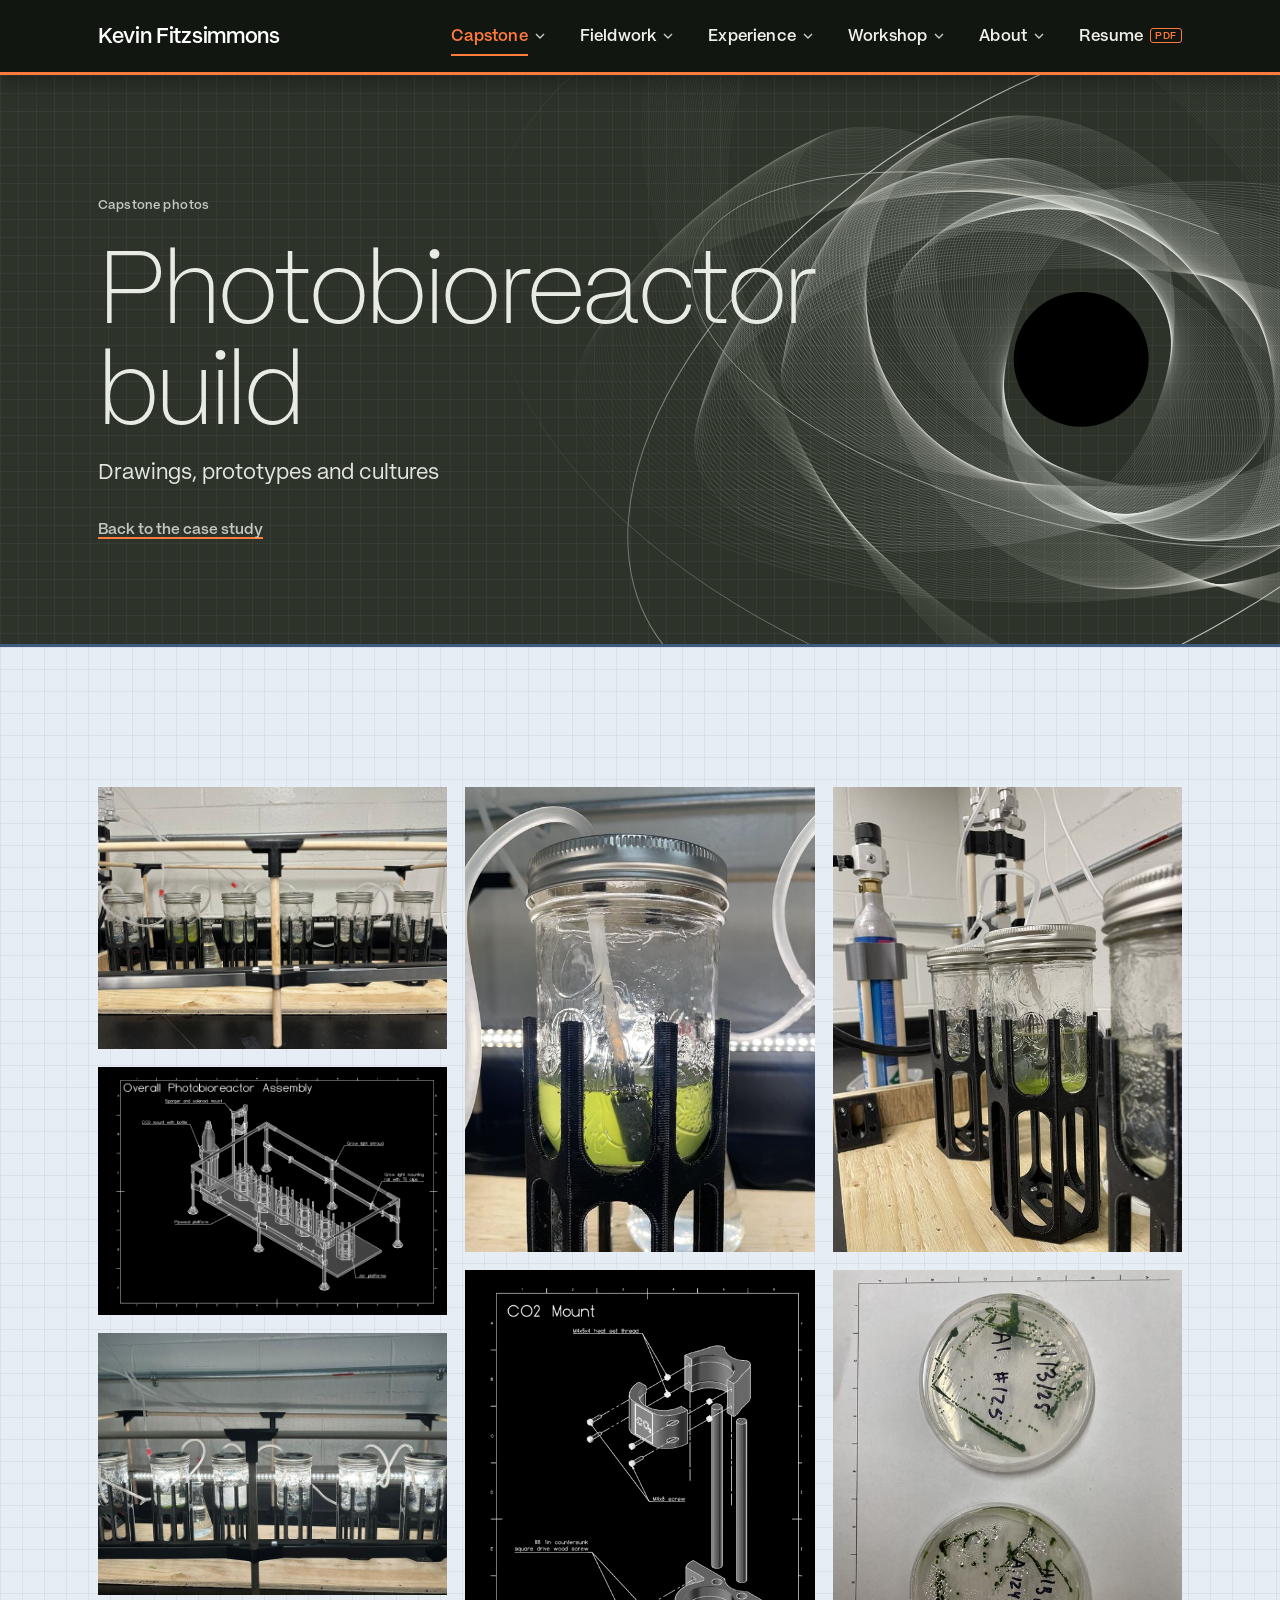
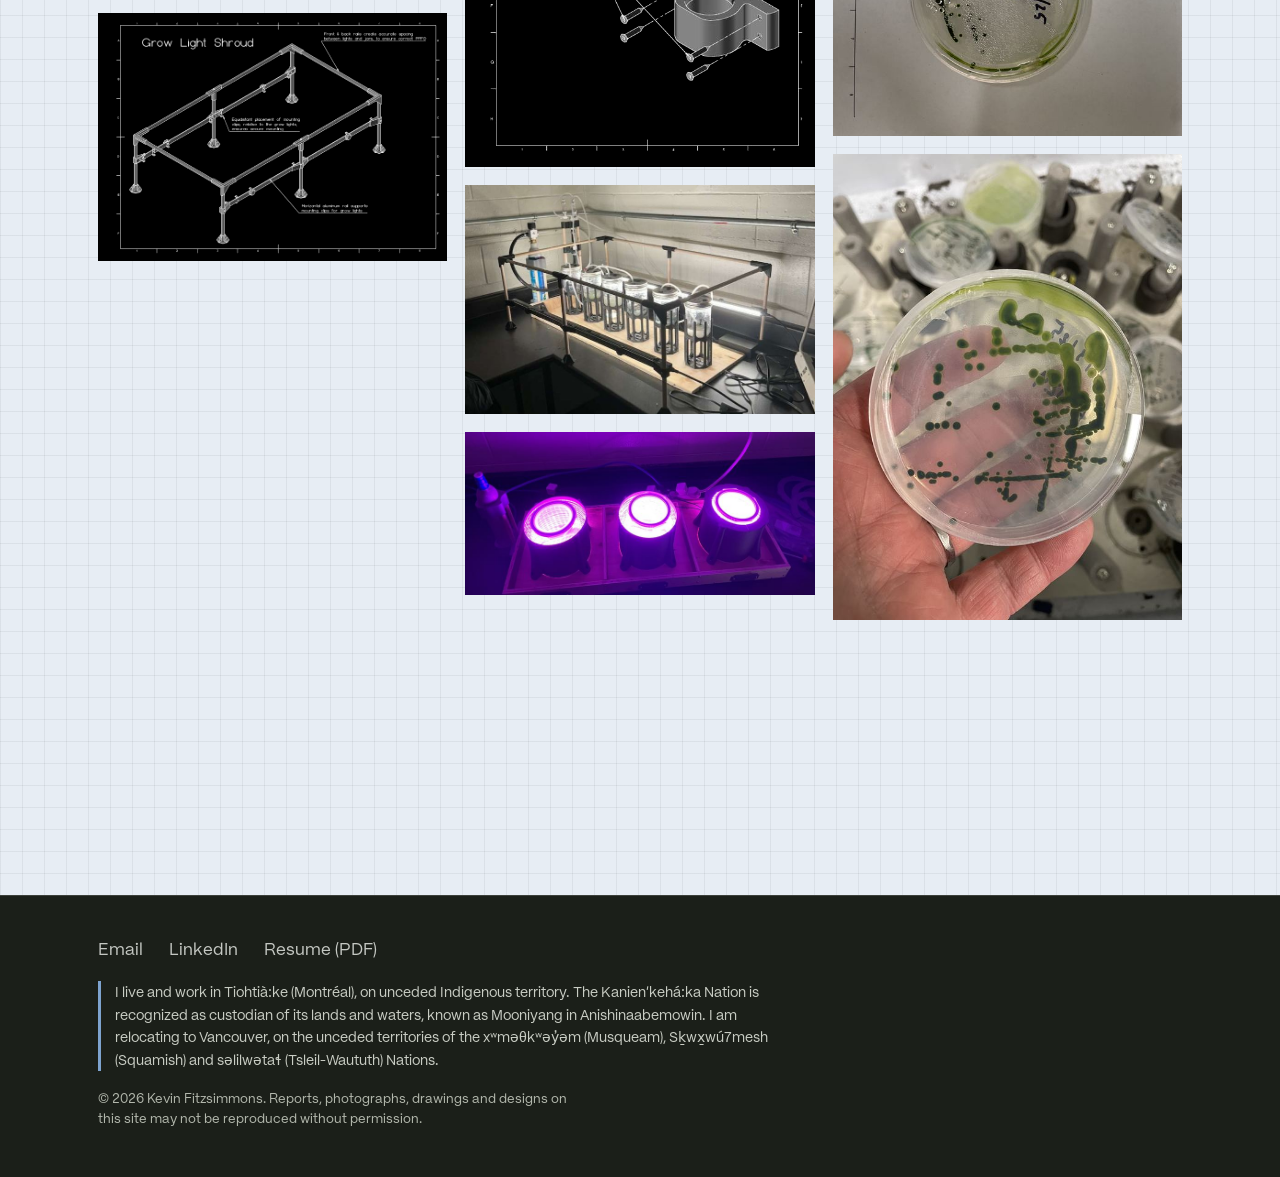
==== commit 1537d75b: "More room at the end of each panel before the next slides over" ====
--- a/capstone-photos.html
+++ b/capstone-photos.html
@@ -14,7 +14,7 @@
 <meta name="twitter:card" content="summary_large_image">
 <link rel="preload" href="fonts/mori-400.woff2" as="font" type="font/woff2" crossorigin>
 <link rel="preload" href="fonts/mori-600.woff2" as="font" type="font/woff2" crossorigin>
-<link rel="stylesheet" href="style.css?v=20261122c">
+<link rel="stylesheet" href="style.css?v=20261122d">
 </head>
 <body>
 <a class="skip" href="#main">Skip to content</a>
@@ -72,9 +72,9 @@
     <small>© 2026 Kevin Fitzsimmons. Reports, photographs, drawings and designs on this site may not be reproduced without permission.</small>
   </div>
 </footer>
-<script src="nav.js?v=20261122c" defer></script>
-<script src="cover.js?v=20261122c" defer></script>
-<script src="gallery.js?v=20261122c" defer></script>
-<script src="slides.js?v=20261122c" defer></script>
+<script src="nav.js?v=20261122d" defer></script>
+<script src="cover.js?v=20261122d" defer></script>
+<script src="gallery.js?v=20261122d" defer></script>
+<script src="slides.js?v=20261122d" defer></script>
 </body>
 </html>
--- a/style.css
+++ b/style.css
@@ -1387,3 +1387,12 @@
   .cta-section .cta > * { grid-column: 1 !important; grid-row: auto !important; }
 }
 @media (min-width: 761px) { .slides-thumbs { margin-top: 28px !important; } }
+
+/* v20: a little more room at the end of each panel, so the last lines can be
+   read before the next panel slides over (about 15% of the screen height) */
+@media (min-width: 761px) and (prefers-reduced-motion: no-preference) {
+  main > section.section:not(.cta-section) {
+    padding-bottom: calc(clamp(72px, 11vw, 140px) + 15vh);
+    min-height: calc((100vh - var(--banner-h, 72px)) * 1.15);
+  }
+}
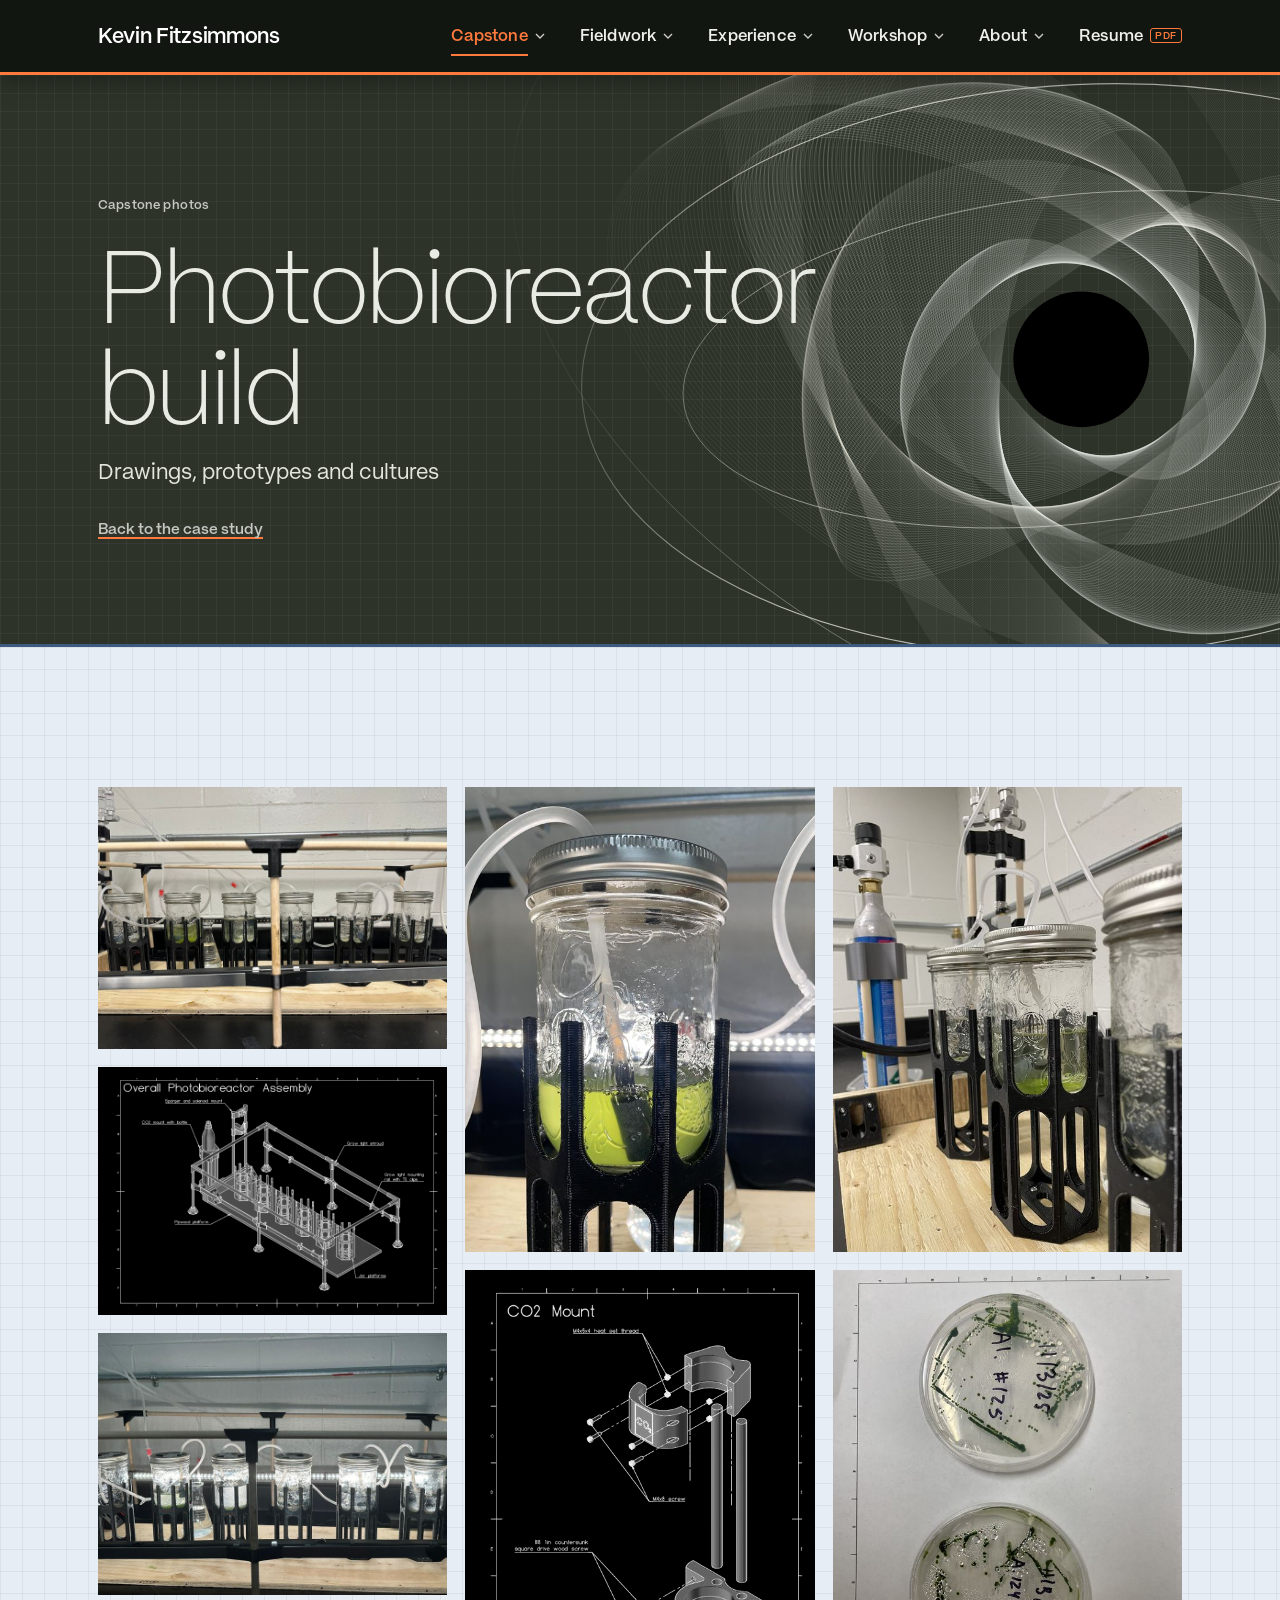
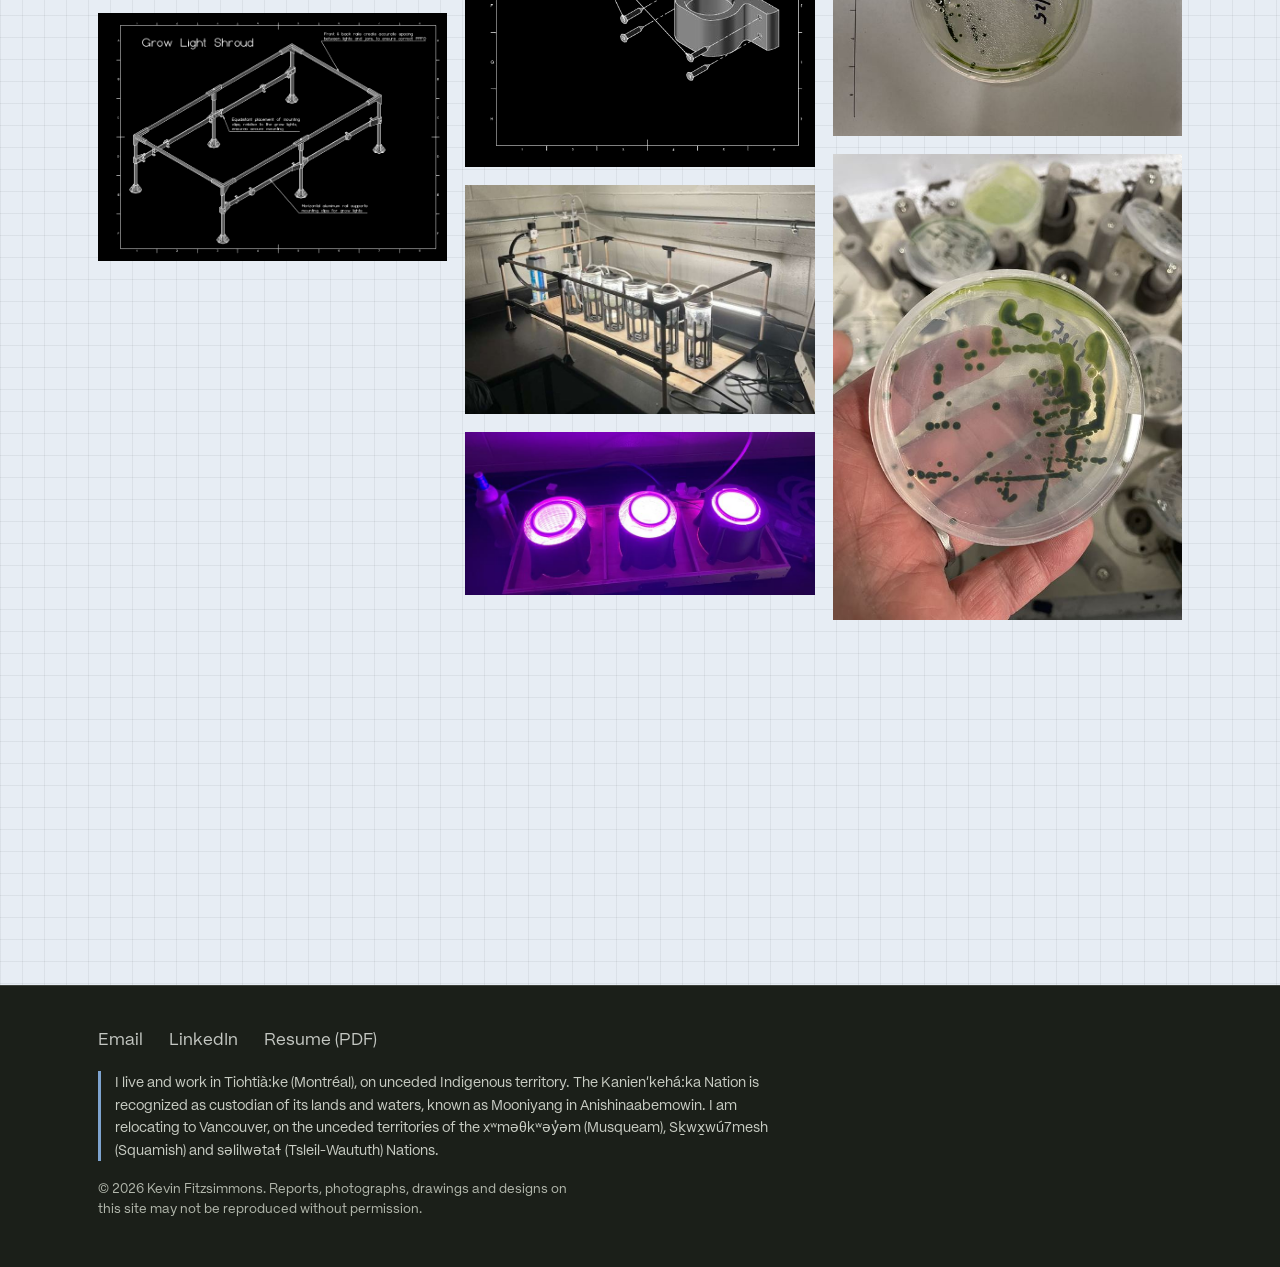
==== commit 8b05240e: "Panels 25% longer; contrast and text-fit fixes across all pages" ====
--- a/capstone-photos.html
+++ b/capstone-photos.html
@@ -14,7 +14,7 @@
 <meta name="twitter:card" content="summary_large_image">
 <link rel="preload" href="fonts/mori-400.woff2" as="font" type="font/woff2" crossorigin>
 <link rel="preload" href="fonts/mori-600.woff2" as="font" type="font/woff2" crossorigin>
-<link rel="stylesheet" href="style.css?v=20261122d">
+<link rel="stylesheet" href="style.css?v=20261122e">
 </head>
 <body>
 <a class="skip" href="#main">Skip to content</a>
@@ -72,9 +72,9 @@
     <small>© 2026 Kevin Fitzsimmons. Reports, photographs, drawings and designs on this site may not be reproduced without permission.</small>
   </div>
 </footer>
-<script src="nav.js?v=20261122d" defer></script>
-<script src="cover.js?v=20261122d" defer></script>
-<script src="gallery.js?v=20261122d" defer></script>
-<script src="slides.js?v=20261122d" defer></script>
+<script src="nav.js?v=20261122e" defer></script>
+<script src="cover.js?v=20261122e" defer></script>
+<script src="gallery.js?v=20261122e" defer></script>
+<script src="slides.js?v=20261122e" defer></script>
 </body>
 </html>
--- a/style.css
+++ b/style.css
@@ -1288,9 +1288,7 @@
 }
 .nav-burger { font-family: var(--sans); font-variant-caps: normal; font-feature-settings: normal; font-weight: 600; font-size: 1rem; letter-spacing: .01em; color: #fff; }
 .pillars article h3, .pillars article p, .brief > div dd, .readings li span { color: inherit !important; }
-.pillars article p { opacity: .9; }
 .readings strong { white-space: nowrap; }
-.readings li:nth-child(2) { background: #d6b47a; --paper: #171c16; --muted: #3a3022; color: #171c16; }
 
 
 /* ============================================================
@@ -1332,7 +1330,7 @@
 .train li:nth-child(4n+3) { background: var(--cc); --ink-c: var(--ic); }
 .train li:nth-child(4n+4) { background: var(--cd); --ink-c: var(--id); }
 .train li::before { background: rgba(255,255,255,.18) !important; color: inherit !important; border-color: transparent !important; }
-.train .out { color: inherit !important; opacity: .85; }
+.train .out { color: inherit !important; }
 .readings li:nth-child(1) { background: var(--ca); --ink-c: var(--ia); }
 .readings li:nth-child(2) { background: var(--cc); --ink-c: var(--ic); }
 .readings li:nth-child(3) { background: #ff7a3d; --ink-c: #171c16; }
@@ -1392,7 +1390,29 @@
    read before the next panel slides over (about 15% of the screen height) */
 @media (min-width: 761px) and (prefers-reduced-motion: no-preference) {
   main > section.section:not(.cta-section) {
-    padding-bottom: calc(clamp(72px, 11vw, 140px) + 15vh);
-    min-height: calc((100vh - var(--banner-h, 72px)) * 1.15);
+    padding-bottom: calc(clamp(72px, 11vw, 140px) + 25vh);
+    min-height: calc((100vh - var(--banner-h, 72px)) * 1.25);
   }
 }
+
+
+/* v21: contrast fixes (every text colour checked against its box) */
+/* labels and highlights inside solid cards use the card's own ink */
+.brief:not(.compact) > div dt { color: var(--ink-c) !important; opacity: 1; }
+:is(.brief:not(.compact) > div, .pillars article, .train li, .readings li) :is(.hl, strong, a, .link) {
+  color: inherit !important; text-decoration-color: currentColor;
+}
+:is(.brief:not(.compact) > div, .pillars article, .train li, .readings li) .hl { text-decoration: underline; text-decoration-thickness: 2px; text-underline-offset: 3px; font-weight: 600; }
+/* orange text on pale panels: a deeper burnt orange that passes 4.5:1 */
+main > section.section:nth-of-type(odd) { --accent: #a8380a; }
+/* course codes on white boxes */
+main > section.section:nth-of-type(odd) .ccode { color: #4a5c22; }
+/* drawing figures: the dark mat belongs to the picture, the caption sits on the page */
+figure.fig.drawing { background: transparent !important; }
+figure.fig.drawing .ph { background: #1b1f19; }
+/* career chart: switch to the short bar labels on tablets so every label fits its bar */
+@media (max-width: 1100px) { .bar .full { display: none; } .bar .short { display: inline; } }
+.bar { overflow: hidden; white-space: nowrap; }
+/* results figures: wrap long phrases inside the tile; short values stay on one line */
+.readings strong { white-space: normal !important; overflow-wrap: break-word; text-wrap: balance; font-size: clamp(1.9rem, 2.8vw, 2.6rem) !important; line-height: 1.05; display: block; }
+.readings li { min-width: 0; overflow: hidden; }
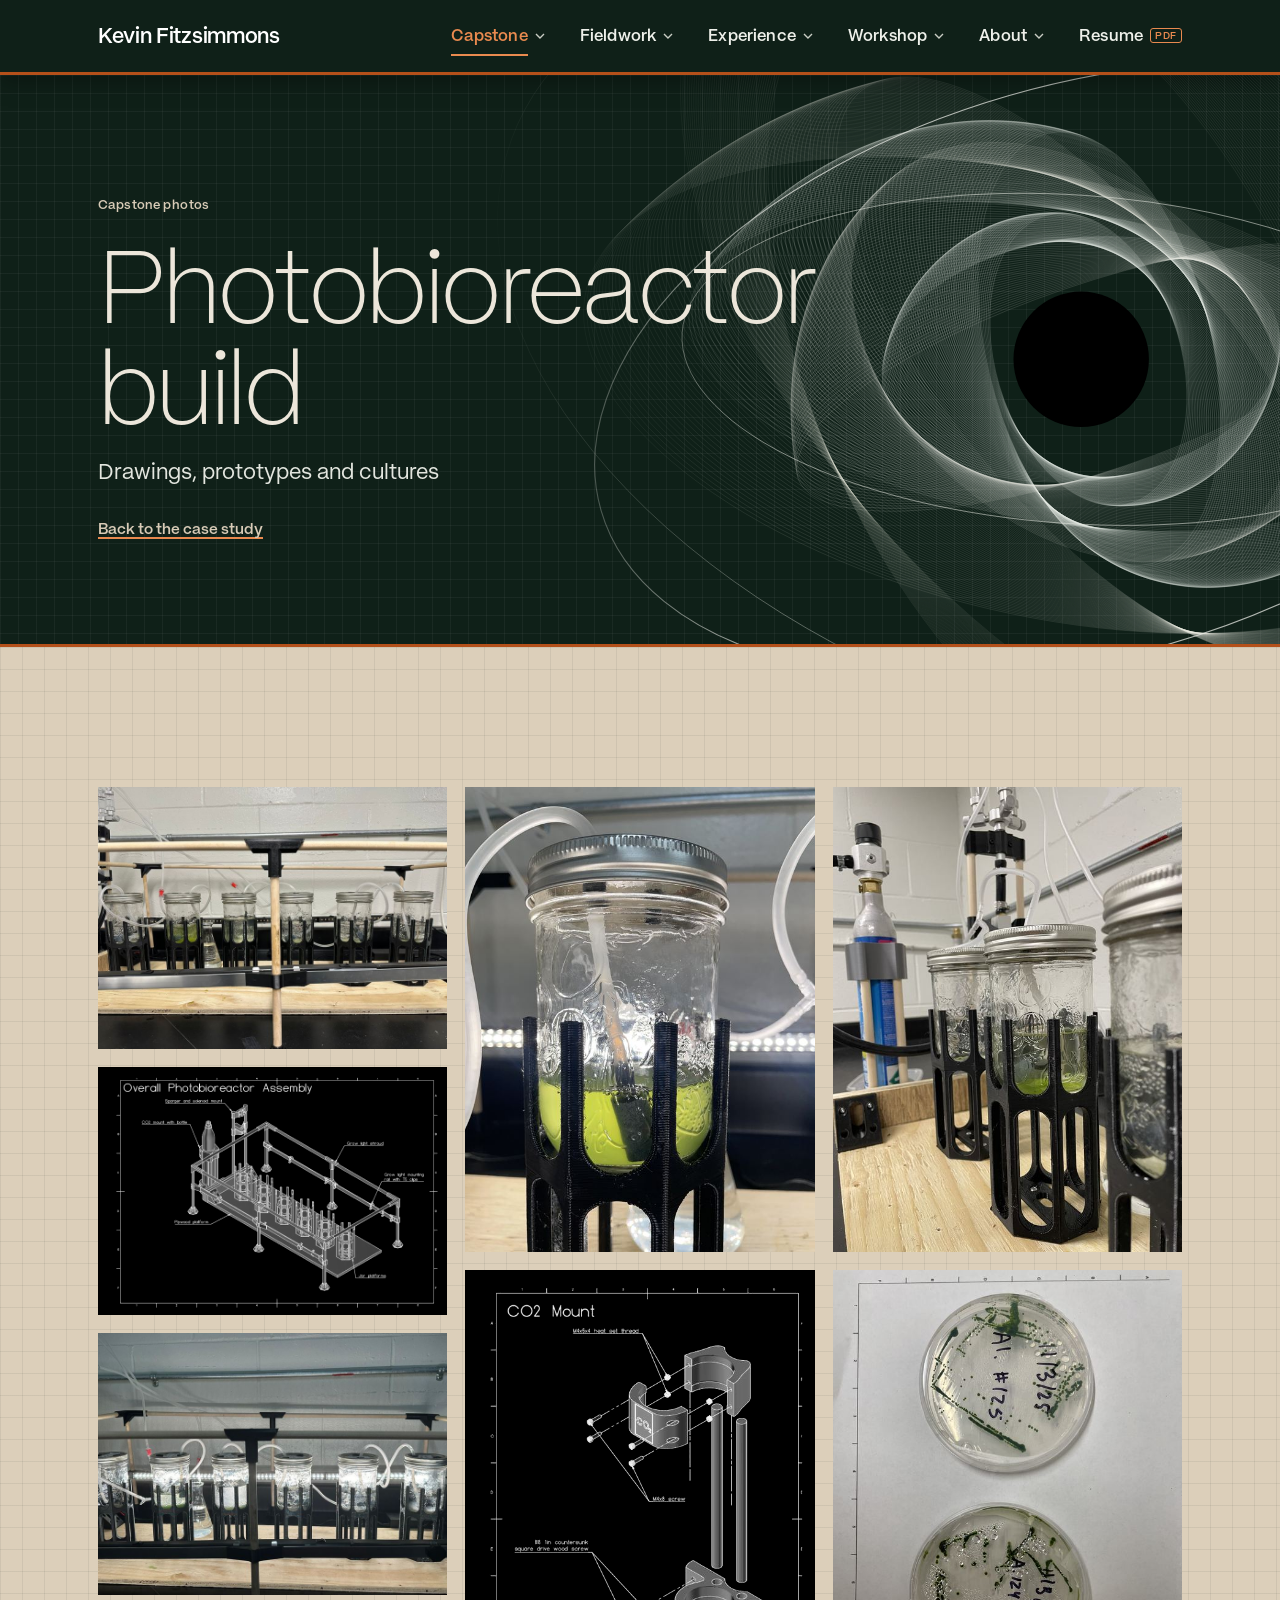
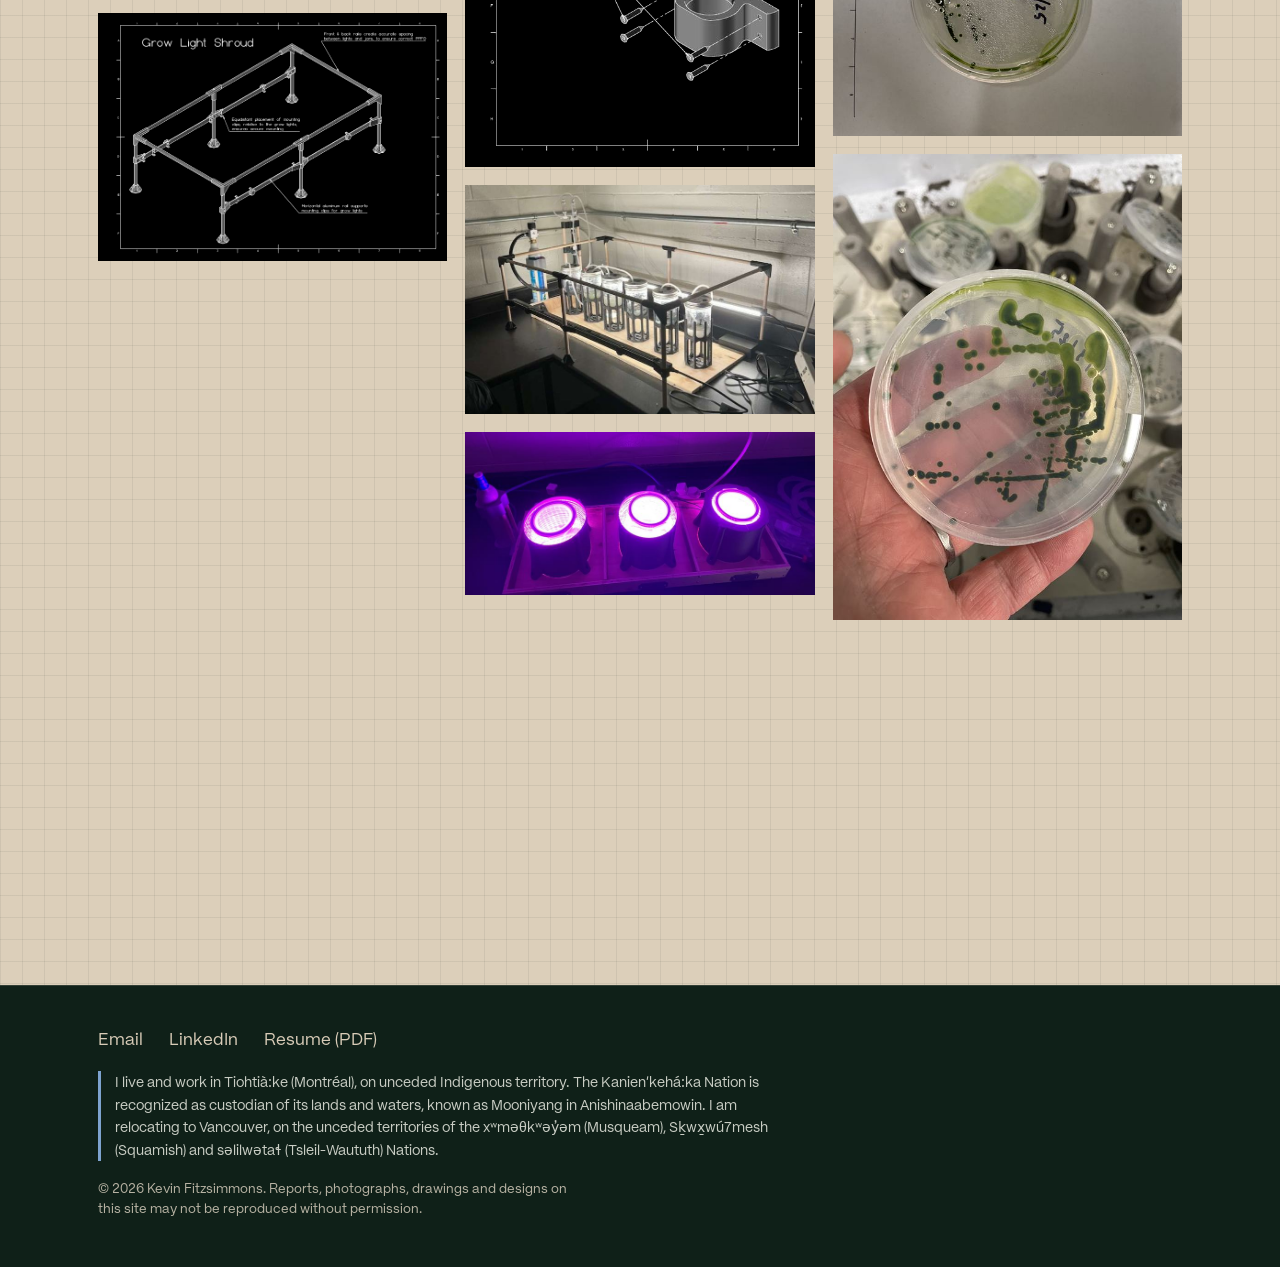
==== commit 984f93f1: "Cultivated Shadow palette with burnt orange accents" ====
--- a/capstone-photos.html
+++ b/capstone-photos.html
@@ -14,7 +14,7 @@
 <meta name="twitter:card" content="summary_large_image">
 <link rel="preload" href="fonts/mori-400.woff2" as="font" type="font/woff2" crossorigin>
 <link rel="preload" href="fonts/mori-600.woff2" as="font" type="font/woff2" crossorigin>
-<link rel="stylesheet" href="style.css?v=20261122e">
+<link rel="stylesheet" href="style.css?v=20261123a">
 </head>
 <body>
 <a class="skip" href="#main">Skip to content</a>
@@ -72,9 +72,9 @@
     <small>© 2026 Kevin Fitzsimmons. Reports, photographs, drawings and designs on this site may not be reproduced without permission.</small>
   </div>
 </footer>
-<script src="nav.js?v=20261122e" defer></script>
-<script src="cover.js?v=20261122e" defer></script>
-<script src="gallery.js?v=20261122e" defer></script>
-<script src="slides.js?v=20261122e" defer></script>
+<script src="nav.js?v=20261123a" defer></script>
+<script src="cover.js?v=20261123a" defer></script>
+<script src="gallery.js?v=20261123a" defer></script>
+<script src="slides.js?v=20261123a" defer></script>
 </body>
 </html>
--- a/style.css
+++ b/style.css
@@ -1416,3 +1416,70 @@
 /* results figures: wrap long phrases inside the tile; short values stay on one line */
 .readings strong { white-space: normal !important; overflow-wrap: break-word; text-wrap: balance; font-size: clamp(1.9rem, 2.8vw, 2.6rem) !important; line-height: 1.05; display: block; }
 .readings li { min-width: 0; overflow: hidden; }
+
+
+/* ============================================================
+   v22: one colour direction, four jobs ("Cultivated Shadow"),
+   with burnt orange as the single accent.
+     anchor      deep green #15291f  banner, splash, footer, contact, dark panels
+     foundation  warm sand  #dccfba  reading panels
+     partner     sage       #56613d  every fourth panel, image blocks, cards
+     weapon      bronze     #8a6a3d  cards, image blocks
+     accent      burnt orange #b4501a  banner rule, role card, key result, buttons, highlights
+   ============================================================ */
+:root {
+  --spine: #0f2018; --field: #15291f; --raise: #1c3428; --bone: #d8cbb7; --paper: #ece6da; --muted: #b8b3a4;
+  --accent: #e98a4f; --accent-ink: #0f2018; --rule: rgba(216,203,183,.18); --grid: rgba(216,203,183,.05);
+  --teal: #b4501a; --slate: #b4501a; --teal-deep: #15291f;
+}
+main > section.section:nth-of-type(1) { background-color: #dccfba; --word: #15291f; --word-sub: #5c5848; --block: #56613d; --box-bg: #fbf8f2; --slate-bg: #fbf8f2; --moss-bg: #fbf8f2; --sand-bg: #fbf8f2; --raise: #fbf8f2; --gridline: rgba(22,35,27,.065); --paper: #16231b; --muted: #4f4c40; --rule: rgba(22,35,27,.14); --accent: #85350a; --accent-ink: #fff; color: #16231b; --box-line: #15291f; --slate-line: #15291f; --moss-line: #56613d; --sand-line: #8a6a3d; --ca: #15291f; --ia: #ece6da; --cb: #56613d; --ib: #ece6da; --cc: #8a6a3d; --ic: #fbf8f2; --cd: #fbf8f2; --id: #16231b; }
+main > section.section:nth-of-type(2) { background-color: #15291f; --word: #dccfba; --word-sub: #b8b3a4; --block: #8a6a3d; --box-bg: #0f2018; --slate-bg: #0f2018; --moss-bg: #0f2018; --sand-bg: #0f2018; --raise: #0f2018; --gridline: rgba(236,230,218,.05); --paper: #ece6da; --muted: #b8b3a4; --rule: rgba(236,230,218,.16); --accent: #e98a4f; --accent-ink: #0f2018; color: #ece6da; --box-line: #dccfba; --slate-line: #dccfba; --moss-line: #a9b585; --sand-line: #d2ad72; --ca: #56613d; --ia: #ece6da; --cb: #8a6a3d; --ib: #fbf8f2; --cc: #dccfba; --ic: #16231b; --cd: #fbf8f2; --id: #16231b; }
+main > section.section:nth-of-type(3) { background-color: #e9e1d3; --word: #5a4424; --word-sub: #5c5848; --block: #56613d; --box-bg: #fbf8f2; --slate-bg: #fbf8f2; --moss-bg: #fbf8f2; --sand-bg: #fbf8f2; --raise: #fbf8f2; --gridline: rgba(22,35,27,.065); --paper: #16231b; --muted: #4f4c40; --rule: rgba(22,35,27,.14); --accent: #85350a; --accent-ink: #fff; color: #16231b; --box-line: #15291f; --slate-line: #15291f; --moss-line: #56613d; --sand-line: #8a6a3d; --ca: #56613d; --ia: #ece6da; --cb: #15291f; --ib: #ece6da; --cc: #8a6a3d; --ic: #fbf8f2; --cd: #dccfba; --id: #16231b; }
+main > section.section:nth-of-type(4) { background-color: #56613d; --word: #ece6da; --word-sub: #d9d4c4; --block: #dccfba; --box-bg: #15291f; --slate-bg: #15291f; --moss-bg: #15291f; --sand-bg: #15291f; --raise: #15291f; --gridline: rgba(236,230,218,.06); --paper: #ece6da; --muted: #dcd7c8; --rule: rgba(236,230,218,.2); --accent: #f0dfc0; --accent-ink: #15291f; color: #ece6da; --box-line: #f0dfc0; --slate-line: #f0dfc0; --moss-line: #dfe5c8; --sand-line: #f0dfc0; --ca: #15291f; --ia: #ece6da; --cb: #8a6a3d; --ib: #fbf8f2; --cc: #dccfba; --ic: #16231b; --cd: #fbf8f2; --id: #16231b; }
+main > section.section:nth-of-type(5) { background-color: #dccfba; --word: #15291f; --word-sub: #5c5848; --block: #56613d; --box-bg: #fbf8f2; --slate-bg: #fbf8f2; --moss-bg: #fbf8f2; --sand-bg: #fbf8f2; --raise: #fbf8f2; --gridline: rgba(22,35,27,.065); --paper: #16231b; --muted: #4f4c40; --rule: rgba(22,35,27,.14); --accent: #85350a; --accent-ink: #fff; color: #16231b; --box-line: #15291f; --slate-line: #15291f; --moss-line: #56613d; --sand-line: #8a6a3d; --ca: #15291f; --ia: #ece6da; --cb: #56613d; --ib: #ece6da; --cc: #8a6a3d; --ic: #fbf8f2; --cd: #fbf8f2; --id: #16231b; }
+main > section.section:nth-of-type(6) { background-color: #15291f; --word: #dccfba; --word-sub: #b8b3a4; --block: #8a6a3d; --box-bg: #0f2018; --slate-bg: #0f2018; --moss-bg: #0f2018; --sand-bg: #0f2018; --raise: #0f2018; --gridline: rgba(236,230,218,.05); --paper: #ece6da; --muted: #b8b3a4; --rule: rgba(236,230,218,.16); --accent: #e98a4f; --accent-ink: #0f2018; color: #ece6da; --box-line: #dccfba; --slate-line: #dccfba; --moss-line: #a9b585; --sand-line: #d2ad72; --ca: #56613d; --ia: #ece6da; --cb: #8a6a3d; --ib: #fbf8f2; --cc: #dccfba; --ic: #16231b; --cd: #fbf8f2; --id: #16231b; }
+main > section.section:nth-of-type(7) { background-color: #e9e1d3; --word: #5a4424; --word-sub: #5c5848; --block: #56613d; --box-bg: #fbf8f2; --slate-bg: #fbf8f2; --moss-bg: #fbf8f2; --sand-bg: #fbf8f2; --raise: #fbf8f2; --gridline: rgba(22,35,27,.065); --paper: #16231b; --muted: #4f4c40; --rule: rgba(22,35,27,.14); --accent: #85350a; --accent-ink: #fff; color: #16231b; --box-line: #15291f; --slate-line: #15291f; --moss-line: #56613d; --sand-line: #8a6a3d; --ca: #56613d; --ia: #ece6da; --cb: #15291f; --ib: #ece6da; --cc: #8a6a3d; --ic: #fbf8f2; --cd: #dccfba; --id: #16231b; }
+main > section.section:nth-of-type(8) { background-color: #56613d; --word: #ece6da; --word-sub: #d9d4c4; --block: #dccfba; --box-bg: #15291f; --slate-bg: #15291f; --moss-bg: #15291f; --sand-bg: #15291f; --raise: #15291f; --gridline: rgba(236,230,218,.06); --paper: #ece6da; --muted: #dcd7c8; --rule: rgba(236,230,218,.2); --accent: #f0dfc0; --accent-ink: #15291f; color: #ece6da; --box-line: #f0dfc0; --slate-line: #f0dfc0; --moss-line: #dfe5c8; --sand-line: #f0dfc0; --ca: #15291f; --ia: #ece6da; --cb: #8a6a3d; --ib: #fbf8f2; --cc: #dccfba; --ic: #16231b; --cd: #fbf8f2; --id: #16231b; }
+main > section.section:nth-of-type(9) { background-color: #dccfba; --word: #15291f; --word-sub: #5c5848; --block: #56613d; --box-bg: #fbf8f2; --slate-bg: #fbf8f2; --moss-bg: #fbf8f2; --sand-bg: #fbf8f2; --raise: #fbf8f2; --gridline: rgba(22,35,27,.065); --paper: #16231b; --muted: #4f4c40; --rule: rgba(22,35,27,.14); --accent: #85350a; --accent-ink: #fff; color: #16231b; --box-line: #15291f; --slate-line: #15291f; --moss-line: #56613d; --sand-line: #8a6a3d; --ca: #15291f; --ia: #ece6da; --cb: #56613d; --ib: #ece6da; --cc: #8a6a3d; --ic: #fbf8f2; --cd: #fbf8f2; --id: #16231b; }
+main > section.section:nth-of-type(10) { background-color: #15291f; --word: #dccfba; --word-sub: #b8b3a4; --block: #8a6a3d; --box-bg: #0f2018; --slate-bg: #0f2018; --moss-bg: #0f2018; --sand-bg: #0f2018; --raise: #0f2018; --gridline: rgba(236,230,218,.05); --paper: #ece6da; --muted: #b8b3a4; --rule: rgba(236,230,218,.16); --accent: #e98a4f; --accent-ink: #0f2018; color: #ece6da; --box-line: #dccfba; --slate-line: #dccfba; --moss-line: #a9b585; --sand-line: #d2ad72; --ca: #56613d; --ia: #ece6da; --cb: #8a6a3d; --ib: #fbf8f2; --cc: #dccfba; --ic: #16231b; --cd: #fbf8f2; --id: #16231b; }
+main > section.section:nth-of-type(11) { background-color: #e9e1d3; --word: #5a4424; --word-sub: #5c5848; --block: #56613d; --box-bg: #fbf8f2; --slate-bg: #fbf8f2; --moss-bg: #fbf8f2; --sand-bg: #fbf8f2; --raise: #fbf8f2; --gridline: rgba(22,35,27,.065); --paper: #16231b; --muted: #4f4c40; --rule: rgba(22,35,27,.14); --accent: #85350a; --accent-ink: #fff; color: #16231b; --box-line: #15291f; --slate-line: #15291f; --moss-line: #56613d; --sand-line: #8a6a3d; --ca: #56613d; --ia: #ece6da; --cb: #15291f; --ib: #ece6da; --cc: #8a6a3d; --ic: #fbf8f2; --cd: #dccfba; --id: #16231b; }
+main > section.section:nth-of-type(12) { background-color: #56613d; --word: #ece6da; --word-sub: #d9d4c4; --block: #dccfba; --box-bg: #15291f; --slate-bg: #15291f; --moss-bg: #15291f; --sand-bg: #15291f; --raise: #15291f; --gridline: rgba(236,230,218,.06); --paper: #ece6da; --muted: #dcd7c8; --rule: rgba(236,230,218,.2); --accent: #f0dfc0; --accent-ink: #15291f; color: #ece6da; --box-line: #f0dfc0; --slate-line: #f0dfc0; --moss-line: #dfe5c8; --sand-line: #f0dfc0; --ca: #15291f; --ia: #ece6da; --cb: #8a6a3d; --ib: #fbf8f2; --cc: #dccfba; --ic: #16231b; --cd: #fbf8f2; --id: #16231b; }
+
+/* banner, splash, page headers and footer sit on the anchor green */
+.nav, .cover, .masthead, .footer { background-color: #0f2018; }
+.nav { border-bottom-color: #b4501a !important; }
+.masthead { border-bottom: 3px solid #b4501a !important; }
+.nav .nav-top[aria-current="page"], .nav .nav-top:hover { color: #e98a4f; }
+.nav .nav-top[aria-current="page"]::after { background: #e98a4f; }
+
+/* the decisive moments: burnt orange */
+.brief:not(.compact) > div:nth-child(2), .readings li:nth-child(3) { background: #b4501a !important; --ink-c: #ffffff; }
+.btn-solid { background: #b4501a; border-color: #b4501a; color: #fff; }
+.btn-solid:hover { background: #9a4515; border-color: #9a4515; color: #fff; }
+
+/* career chart in the palette */
+.bar.study { background: #56613d; color: #ece6da; }
+.bar.kitchen { background: #b4501a; color: #fff; }
+
+/* contact panel: anchor green, burnt orange only on the rule, dot and main button */
+main > section.section.cta-section {
+  background-color: #0f2018 !important; border-top-color: #b4501a !important;
+  --paper: #ece6da; --muted: #b8b3a4; --accent: #e98a4f; --gridline: rgba(236,230,218,.045); color: #ece6da;
+}
+.cta-section .cta h2 { color: #ece6da; }
+.cta-section .cta-status .dot { background: #e98a4f; box-shadow: 0 0 0 4px rgba(233,138,79,.18); }
+.cta-section .mail.link { color: #ece6da; text-decoration-color: rgba(233,138,79,.75); }
+.cta-section .copy-btn { border-color: rgba(236,230,218,.35); color: #ece6da; }
+.cta-section .copy-btn:hover, .cta-section .copy-btn.is-done { background: #b4501a; border-color: #b4501a; color: #fff; }
+.cta-section .btn { border-color: rgba(236,230,218,.35); color: #ece6da; }
+.cta-section .btn:hover { border-color: #e98a4f; color: #e98a4f; }
+.cta-section .btn-solid { background: #b4501a; border-color: #b4501a; color: #fff; }
+.cta-section .btn-solid:hover { background: #9a4515; color: #fff; }
+
+/* slideshow caption strips and drawing mats in anchor green */
+.slide figcaption { background: #0f2018; color: #ece6da; }
+figure.fig.drawing .ph { background: #0f2018; }
+
+/* captions read in the panel's own text colours */
+.fig figcaption b, figcaption.sc, .field-portrait figcaption { color: var(--paper) !important; opacity: 1; }
+.brief.compact > div:nth-child(2) dt { color: var(--accent) !important; }
